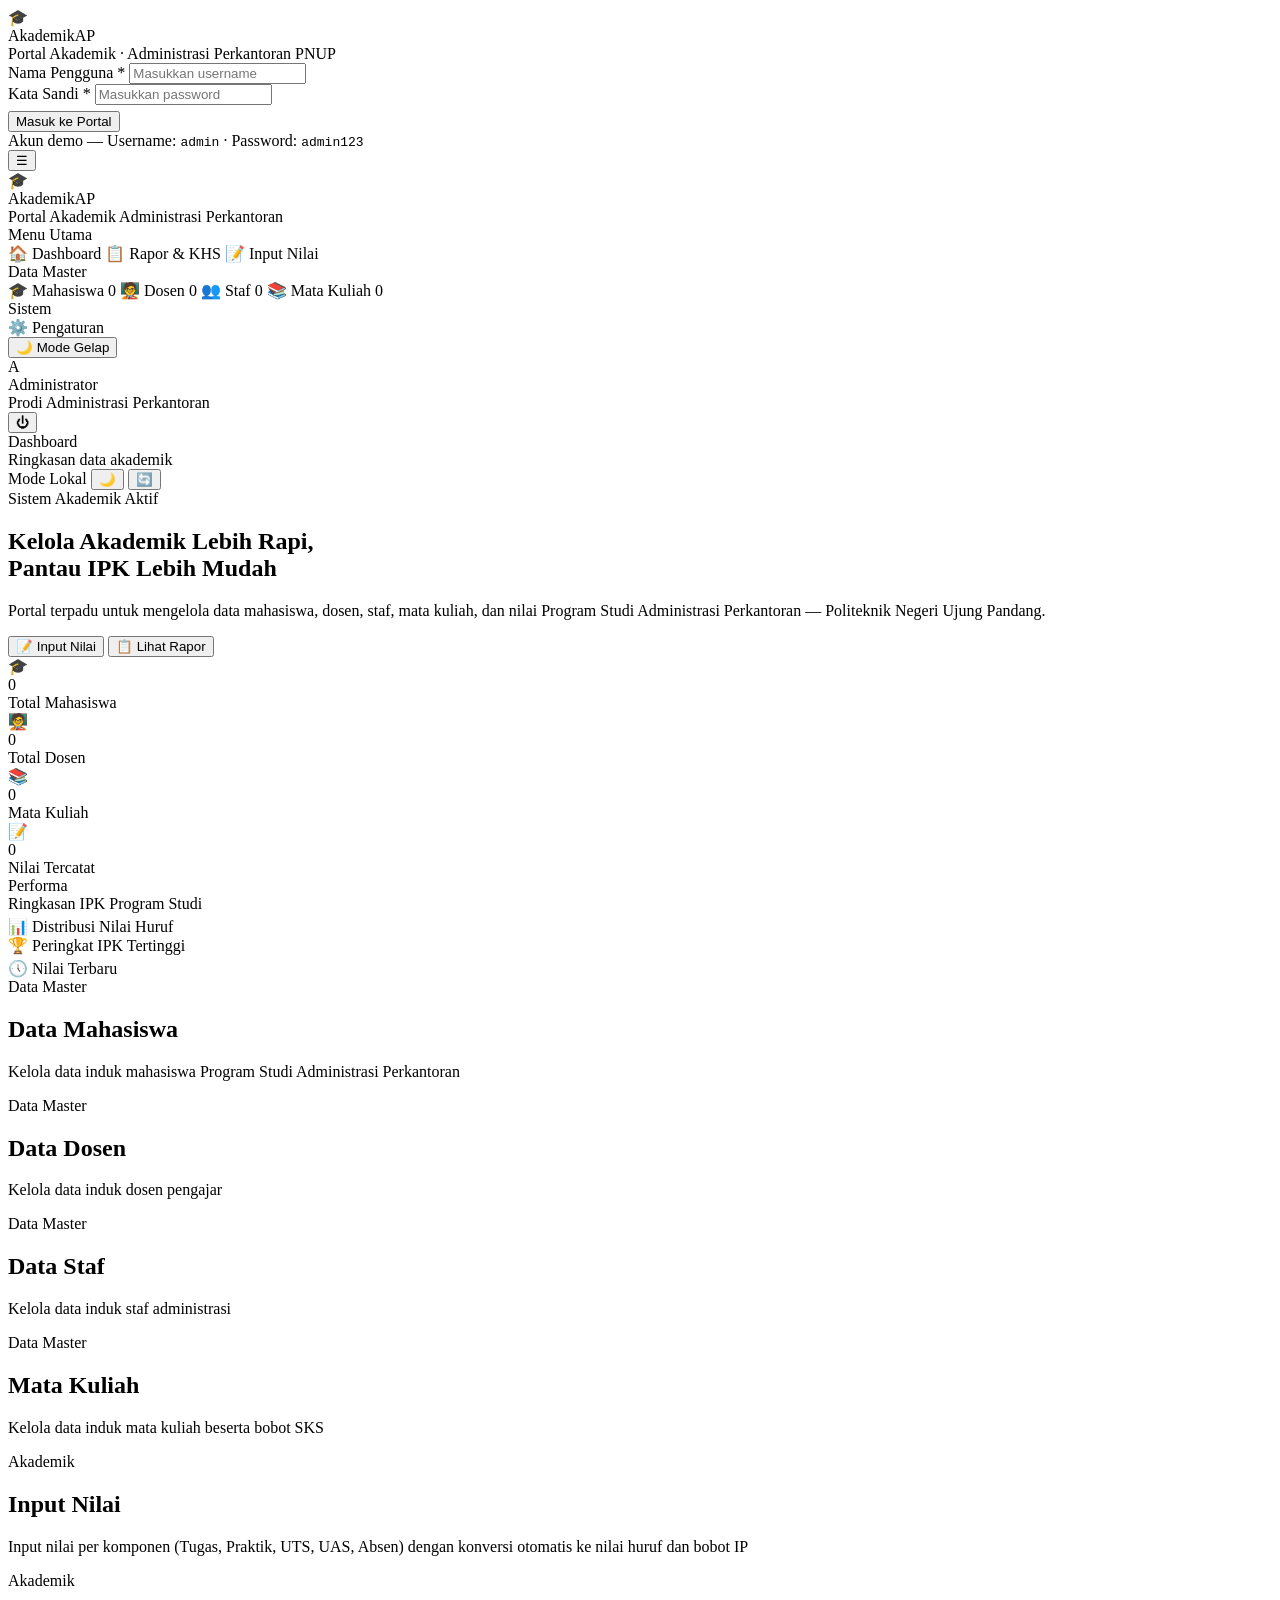
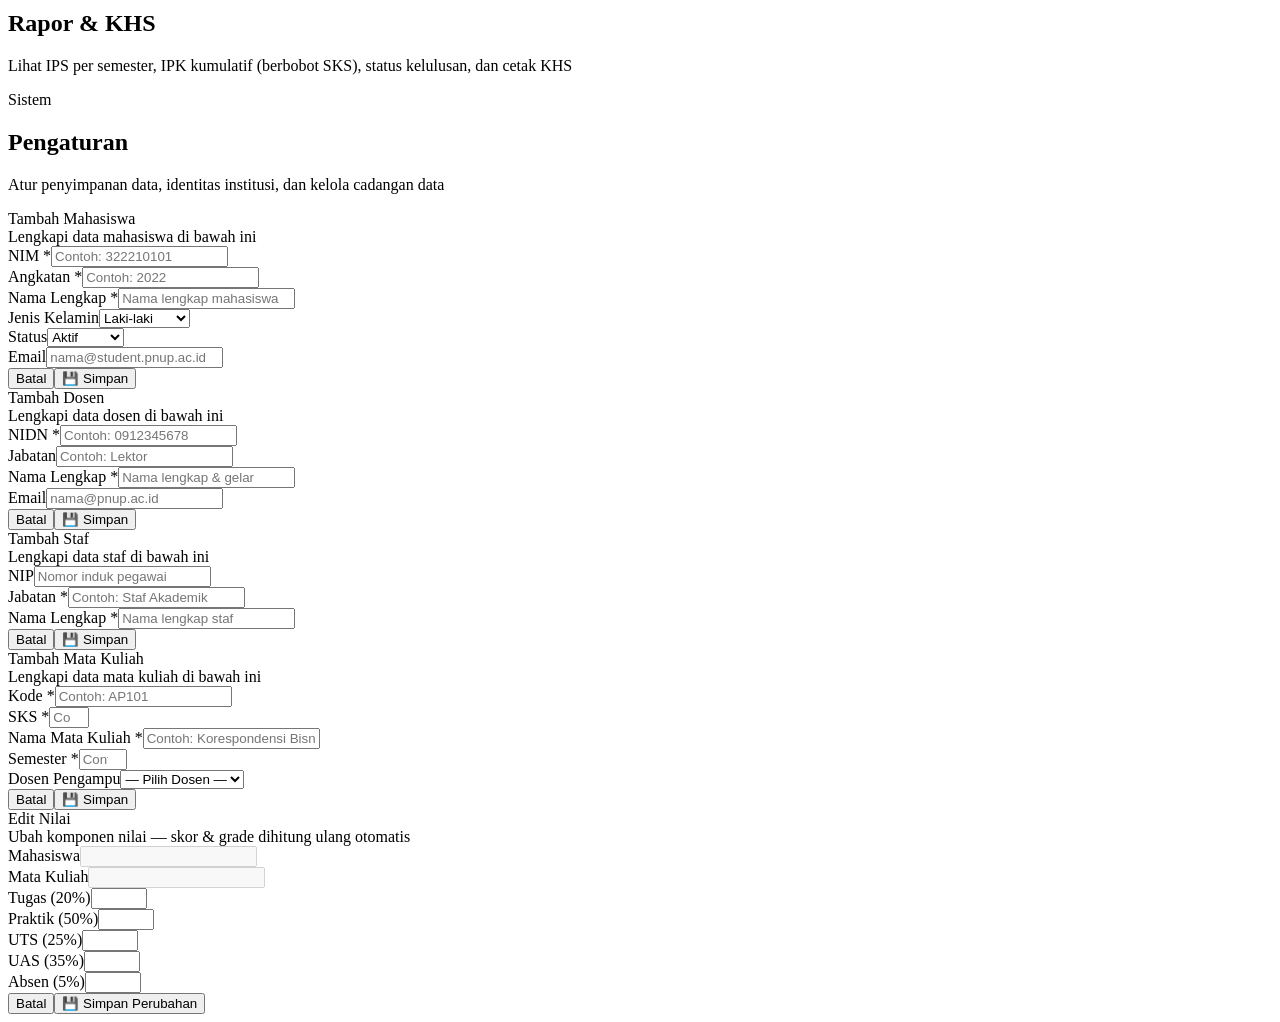
==== index.html @ 74771605 "Add files via upload" ====
<!DOCTYPE html>
<html lang="id" data-theme="light">
<head>
  <meta charset="UTF-8">
  <meta name="viewport" content="width=device-width, initial-scale=1.0">
  <title>AkademikAP · Portal Akademik Administrasi Perkantoran PNUP</title>
  <meta name="description" content="Portal akademik Program Studi Administrasi Perkantoran — Politeknik Negeri Ujung Pandang. Kelola mahasiswa, dosen, mata kuliah, nilai, IPS, dan IPK.">
  <link rel="icon" href="data:image/svg+xml,<svg xmlns='http://www.w3.org/2000/svg' viewBox='0 0 100 100'><text y='.9em' font-size='90'>🎓</text></svg>">
  <link rel="stylesheet" href="css/style.css">
</head>
<body>

<div class="toast-container" id="toast-container"></div>

<!-- ============ LOGIN ============ -->
<div class="login-screen" id="login-screen">
  <div class="login-card">
    <div class="login-brand">
      <div class="login-logo">🎓</div>
      <div class="login-title">AkademikAP</div>
      <div class="login-sub">Portal Akademik · Administrasi Perkantoran PNUP</div>
    </div>
    <form id="login-form" onsubmit="return handleLogin(event)">
      <div class="login-field form-group">
        <label class="form-label">Nama Pengguna <span class="req">*</span></label>
        <input type="text" id="login-user" class="form-input" placeholder="Masukkan username" autocomplete="username" required>
      </div>
      <div class="login-field form-group">
        <label class="form-label">Kata Sandi <span class="req">*</span></label>
        <input type="password" id="login-pass" class="form-input" placeholder="Masukkan password" autocomplete="current-password" required>
      </div>
      <button type="submit" class="btn btn-primary btn-block btn-lg" style="margin-top:6px;">Masuk ke Portal</button>
    </form>
    <div class="login-hint-box">
      Akun demo — Username: <code>admin</code> · Password: <code>admin123</code>
    </div>
  </div>
</div>

<!-- ============ APP SHELL ============ -->
<div class="app-shell" id="app-shell">

<button class="mobile-toggle" onclick="toggleSidebar()">☰</button>
<div class="sidebar-overlay" id="sidebar-overlay"></div>

<div class="app-wrapper">

  <!-- SIDEBAR -->
  <aside class="sidebar" id="sidebar">
    <div class="sidebar-logo">
      <div class="logo-badge">
        <div class="logo-icon">🎓</div>
        <div class="logo-text">AkademikAP</div>
      </div>
      <div class="sidebar-tagline">Portal Akademik Administrasi Perkantoran</div>
    </div>
    <nav class="sidebar-nav">
      <div class="nav-section-label">Menu Utama</div>
      <a class="nav-item active" data-page="dashboard"><span class="nav-icon">🏠</span> Dashboard</a>
      <a class="nav-item" data-page="rapor"><span class="nav-icon">📋</span> Rapor &amp; KHS</a>
      <a class="nav-item" data-page="nilai"><span class="nav-icon">📝</span> Input Nilai</a>

      <div class="nav-section-label">Data Master</div>
      <a class="nav-item" data-page="mahasiswa"><span class="nav-icon">🎓</span> Mahasiswa <span class="nav-badge" id="badge-mahasiswa">0</span></a>
      <a class="nav-item" data-page="dosen"><span class="nav-icon">🧑‍🏫</span> Dosen <span class="nav-badge" id="badge-dosen">0</span></a>
      <a class="nav-item" data-page="staf"><span class="nav-icon">👥</span> Staf <span class="nav-badge" id="badge-staf">0</span></a>
      <a class="nav-item" data-page="matkul"><span class="nav-icon">📚</span> Mata Kuliah <span class="nav-badge" id="badge-matkul">0</span></a>

      <div class="nav-section-label">Sistem</div>
      <a class="nav-item" data-page="pengaturan"><span class="nav-icon">⚙️</span> Pengaturan</a>
    </nav>
    <div class="sidebar-footer">
      <button class="btn btn-ghost btn-sm btn-block theme-toggle" onclick="toggleTheme()">🌙 Mode Gelap</button>
      <div class="user-card">
        <div class="user-avatar" id="user-avatar">A</div>
        <div class="user-info">
          <div class="user-name" id="user-name">Administrator</div>
          <div class="user-role">Prodi Administrasi Perkantoran</div>
        </div>
        <button class="btn-logout" onclick="handleLogout()" title="Keluar">⏻</button>
      </div>
    </div>
  </aside>

  <!-- MAIN -->
  <div class="main-content">
    <header class="topbar">
      <div>
        <div class="topbar-title" id="topbar-title">Dashboard</div>
        <div class="topbar-sub" id="topbar-sub">Ringkasan data akademik</div>
      </div>
      <div class="topbar-actions">
        <span class="storage-pill" id="storage-pill"><span class="dot"></span> <span id="storage-pill-text">Mode Lokal</span></span>
        <button class="btn-icon" onclick="toggleTheme()" id="theme-btn-top" title="Ganti tema">🌙</button>
        <button class="btn-icon" onclick="refreshData()" title="Muat ulang data">🔄</button>
      </div>
    </header>

    <!-- DASHBOARD -->
    <div class="page active" id="page-dashboard">
      <section class="hero-section">
        <div class="hero-tag"><div class="hero-tag-dot"></div>Sistem Akademik Aktif</div>
        <h1 class="hero-heading">Kelola Akademik Lebih Rapi,<br>Pantau IPK Lebih Mudah</h1>
        <p class="hero-sub">Portal terpadu untuk mengelola data mahasiswa, dosen, staf, mata kuliah, dan nilai Program Studi Administrasi Perkantoran — Politeknik Negeri Ujung Pandang.</p>
        <div class="hero-actions">
          <button class="btn btn-primary btn-lg" onclick="navigate('nilai')">📝 Input Nilai</button>
          <button class="btn btn-secondary btn-lg" onclick="navigate('rapor')">📋 Lihat Rapor</button>
        </div>
      </section>

      <section class="section">
        <div class="stats-grid">
          <div class="stat-card">
            <div class="stat-card-top"><div class="stat-card-icon stat-ic-1">🎓</div></div>
            <div class="stat-card-value" id="dash-mahasiswa">0</div>
            <div class="stat-card-label">Total Mahasiswa</div>
          </div>
          <div class="stat-card">
            <div class="stat-card-top"><div class="stat-card-icon stat-ic-2">🧑‍🏫</div></div>
            <div class="stat-card-value" id="dash-dosen">0</div>
            <div class="stat-card-label">Total Dosen</div>
          </div>
          <div class="stat-card">
            <div class="stat-card-top"><div class="stat-card-icon stat-ic-3">📚</div></div>
            <div class="stat-card-value" id="dash-matkul">0</div>
            <div class="stat-card-label">Mata Kuliah</div>
          </div>
          <div class="stat-card">
            <div class="stat-card-top"><div class="stat-card-icon stat-ic-4">📝</div></div>
            <div class="stat-card-value" id="dash-nilai">0</div>
            <div class="stat-card-label">Nilai Tercatat</div>
          </div>
        </div>

        <div class="section-header"><div class="section-eyebrow">Performa</div><div class="section-title">Ringkasan IPK Program Studi</div></div>
        <div class="ipk-card" id="dash-ipk-card"></div>
      </section>

      <section class="section" style="padding-top:4px;">
        <div class="grid-2">
          <div class="card">
            <div class="card-head"><div class="card-head-title">📊 Distribusi Nilai Huruf</div></div>
            <div class="card-body" id="grade-chart"></div>
          </div>
          <div class="card">
            <div class="card-head"><div class="card-head-title">🏆 Peringkat IPK Tertinggi</div></div>
            <div class="card-body" id="top-mahasiswa"></div>
          </div>
        </div>
      </section>

      <section class="section" style="padding-top:4px;">
        <div class="card">
          <div class="card-head"><div class="card-head-title">🕔 Nilai Terbaru</div></div>
          <div class="card-body" id="recent-nilai"></div>
        </div>
      </section>
    </div>

    <!-- MAHASISWA -->
    <div class="page" id="page-mahasiswa">
      <section class="section">
        <div class="section-header"><div class="section-eyebrow">Data Master</div><h2 class="section-title">Data Mahasiswa</h2><p class="section-sub">Kelola data induk mahasiswa Program Studi Administrasi Perkantoran</p></div>
        <div id="mahasiswa-content"></div>
      </section>
    </div>

    <!-- DOSEN -->
    <div class="page" id="page-dosen">
      <section class="section">
        <div class="section-header"><div class="section-eyebrow">Data Master</div><h2 class="section-title">Data Dosen</h2><p class="section-sub">Kelola data induk dosen pengajar</p></div>
        <div id="dosen-content"></div>
      </section>
    </div>

    <!-- STAF -->
    <div class="page" id="page-staf">
      <section class="section">
        <div class="section-header"><div class="section-eyebrow">Data Master</div><h2 class="section-title">Data Staf</h2><p class="section-sub">Kelola data induk staf administrasi</p></div>
        <div id="staf-content"></div>
      </section>
    </div>

    <!-- MATA KULIAH -->
    <div class="page" id="page-matkul">
      <section class="section">
        <div class="section-header"><div class="section-eyebrow">Data Master</div><h2 class="section-title">Mata Kuliah</h2><p class="section-sub">Kelola data induk mata kuliah beserta bobot SKS</p></div>
        <div id="matkul-content"></div>
      </section>
    </div>

    <!-- INPUT NILAI -->
    <div class="page" id="page-nilai">
      <section class="section">
        <div class="section-header"><div class="section-eyebrow">Akademik</div><h2 class="section-title">Input Nilai</h2><p class="section-sub">Input nilai per komponen (Tugas, Praktik, UTS, UAS, Absen) dengan konversi otomatis ke nilai huruf dan bobot IP</p></div>
        <div id="nilai-content"></div>
      </section>
    </div>

    <!-- RAPOR -->
    <div class="page" id="page-rapor">
      <section class="section">
        <div class="section-header"><div class="section-eyebrow">Akademik</div><h2 class="section-title">Rapor &amp; KHS</h2><p class="section-sub">Lihat IPS per semester, IPK kumulatif (berbobot SKS), status kelulusan, dan cetak KHS</p></div>
        <div id="rapor-content"></div>
      </section>
    </div>

    <!-- PENGATURAN -->
    <div class="page" id="page-pengaturan">
      <section class="section">
        <div class="section-header"><div class="section-eyebrow">Sistem</div><h2 class="section-title">Pengaturan</h2><p class="section-sub">Atur penyimpanan data, identitas institusi, dan kelola cadangan data</p></div>
        <div id="pengaturan-content"></div>
      </section>
    </div>

  </div>
</div>
</div>

<!-- ============ MODALS ============ -->
<div class="modal-overlay" id="modal-mahasiswa">
  <div class="modal-box">
    <div class="modal-header"><div class="modal-title" id="modal-mhs-title">Tambah Mahasiswa</div><div class="modal-sub">Lengkapi data mahasiswa di bawah ini</div></div>
    <div class="form-grid">
      <div class="form-group"><label class="form-label">NIM <span class="req">*</span></label><input type="text" id="mhs-nim" class="form-input" placeholder="Contoh: 322210101"></div>
      <div class="form-group"><label class="form-label">Angkatan <span class="req">*</span></label><input type="text" id="mhs-angkatan" class="form-input" placeholder="Contoh: 2022"></div>
      <div class="form-group full"><label class="form-label">Nama Lengkap <span class="req">*</span></label><input type="text" id="mhs-nama" class="form-input" placeholder="Nama lengkap mahasiswa"></div>
      <div class="form-group"><label class="form-label">Jenis Kelamin</label><select id="mhs-jk" class="form-select"><option value="L">Laki-laki</option><option value="P">Perempuan</option></select></div>
      <div class="form-group"><label class="form-label">Status</label><select id="mhs-status" class="form-select"><option value="Aktif">Aktif</option><option value="Cuti">Cuti</option><option value="Lulus">Lulus</option><option value="Non-Aktif">Non-Aktif</option></select></div>
      <div class="form-group full"><label class="form-label">Email</label><input type="email" id="mhs-email" class="form-input" placeholder="nama@student.pnup.ac.id"></div>
    </div>
    <div class="form-actions"><button class="btn btn-ghost" onclick="closeModal('modal-mahasiswa')">Batal</button><button class="btn btn-primary" onclick="submitMahasiswa()">💾 Simpan</button></div>
  </div>
</div>

<div class="modal-overlay" id="modal-dosen">
  <div class="modal-box">
    <div class="modal-header"><div class="modal-title" id="modal-dsn-title">Tambah Dosen</div><div class="modal-sub">Lengkapi data dosen di bawah ini</div></div>
    <div class="form-grid">
      <div class="form-group"><label class="form-label">NIDN <span class="req">*</span></label><input type="text" id="dsn-nidn" class="form-input" placeholder="Contoh: 0912345678"></div>
      <div class="form-group"><label class="form-label">Jabatan</label><input type="text" id="dsn-jabatan" class="form-input" placeholder="Contoh: Lektor"></div>
      <div class="form-group full"><label class="form-label">Nama Lengkap <span class="req">*</span></label><input type="text" id="dsn-nama" class="form-input" placeholder="Nama lengkap & gelar"></div>
      <div class="form-group full"><label class="form-label">Email</label><input type="email" id="dsn-email" class="form-input" placeholder="nama@pnup.ac.id"></div>
    </div>
    <div class="form-actions"><button class="btn btn-ghost" onclick="closeModal('modal-dosen')">Batal</button><button class="btn btn-primary" onclick="submitDosen()">💾 Simpan</button></div>
  </div>
</div>

<div class="modal-overlay" id="modal-staf">
  <div class="modal-box">
    <div class="modal-header"><div class="modal-title" id="modal-stf-title">Tambah Staf</div><div class="modal-sub">Lengkapi data staf di bawah ini</div></div>
    <div class="form-grid">
      <div class="form-group"><label class="form-label">NIP</label><input type="text" id="stf-nip" class="form-input" placeholder="Nomor induk pegawai"></div>
      <div class="form-group"><label class="form-label">Jabatan <span class="req">*</span></label><input type="text" id="stf-jabatan" class="form-input" placeholder="Contoh: Staf Akademik"></div>
      <div class="form-group full"><label class="form-label">Nama Lengkap <span class="req">*</span></label><input type="text" id="stf-nama" class="form-input" placeholder="Nama lengkap staf"></div>
    </div>
    <div class="form-actions"><button class="btn btn-ghost" onclick="closeModal('modal-staf')">Batal</button><button class="btn btn-primary" onclick="submitStaf()">💾 Simpan</button></div>
  </div>
</div>

<div class="modal-overlay" id="modal-matkul">
  <div class="modal-box">
    <div class="modal-header"><div class="modal-title" id="modal-mk-title">Tambah Mata Kuliah</div><div class="modal-sub">Lengkapi data mata kuliah di bawah ini</div></div>
    <div class="form-grid">
      <div class="form-group"><label class="form-label">Kode <span class="req">*</span></label><input type="text" id="mk-kode" class="form-input" placeholder="Contoh: AP101"></div>
      <div class="form-group"><label class="form-label">SKS <span class="req">*</span></label><input type="number" id="mk-sks" class="form-input" placeholder="Contoh: 3" min="1" max="6"></div>
      <div class="form-group full"><label class="form-label">Nama Mata Kuliah <span class="req">*</span></label><input type="text" id="mk-nama" class="form-input" placeholder="Contoh: Korespondensi Bisnis"></div>
      <div class="form-group"><label class="form-label">Semester <span class="req">*</span></label><input type="number" id="mk-semester" class="form-input" placeholder="Contoh: 1" min="1" max="14"></div>
      <div class="form-group"><label class="form-label">Dosen Pengampu</label><select id="mk-dosen" class="form-select"><option value="">— Pilih Dosen —</option></select></div>
    </div>
    <div class="form-actions"><button class="btn btn-ghost" onclick="closeModal('modal-matkul')">Batal</button><button class="btn btn-primary" onclick="submitMatkul()">💾 Simpan</button></div>
  </div>
</div>

<div class="modal-overlay" id="modal-nilai">
  <div class="modal-box">
    <div class="modal-header"><div class="modal-title">Edit Nilai</div><div class="modal-sub">Ubah komponen nilai — skor &amp; grade dihitung ulang otomatis</div></div>
    <div class="form-grid">
      <div class="form-group full"><label class="form-label">Mahasiswa</label><input type="text" id="enl-mhs" class="form-input" disabled></div>
      <div class="form-group full"><label class="form-label">Mata Kuliah</label><input type="text" id="enl-mk" class="form-input" disabled></div>
      <div class="form-group"><label class="form-label">Tugas (20%)</label><input type="number" id="enl-tugas" class="form-input" min="0" max="100"></div>
      <div class="form-group"><label class="form-label">Praktik (50%)</label><input type="number" id="enl-praktik" class="form-input" min="0" max="100"></div>
      <div class="form-group"><label class="form-label">UTS (25%)</label><input type="number" id="enl-uts" class="form-input" min="0" max="100"></div>
      <div class="form-group"><label class="form-label">UAS (35%)</label><input type="number" id="enl-uas" class="form-input" min="0" max="100"></div>
      <div class="form-group full"><label class="form-label">Absen (5%)</label><input type="number" id="enl-absen" class="form-input" min="0" max="100"></div>
    </div>
    <div class="form-actions"><button class="btn btn-ghost" onclick="closeModal('modal-nilai')">Batal</button><button class="btn btn-primary" onclick="submitEditNilai()">💾 Simpan Perubahan</button></div>
  </div>
</div>

<script src="data/config.js"></script>
<script src="js/app.js"></script>
</body>
</html>
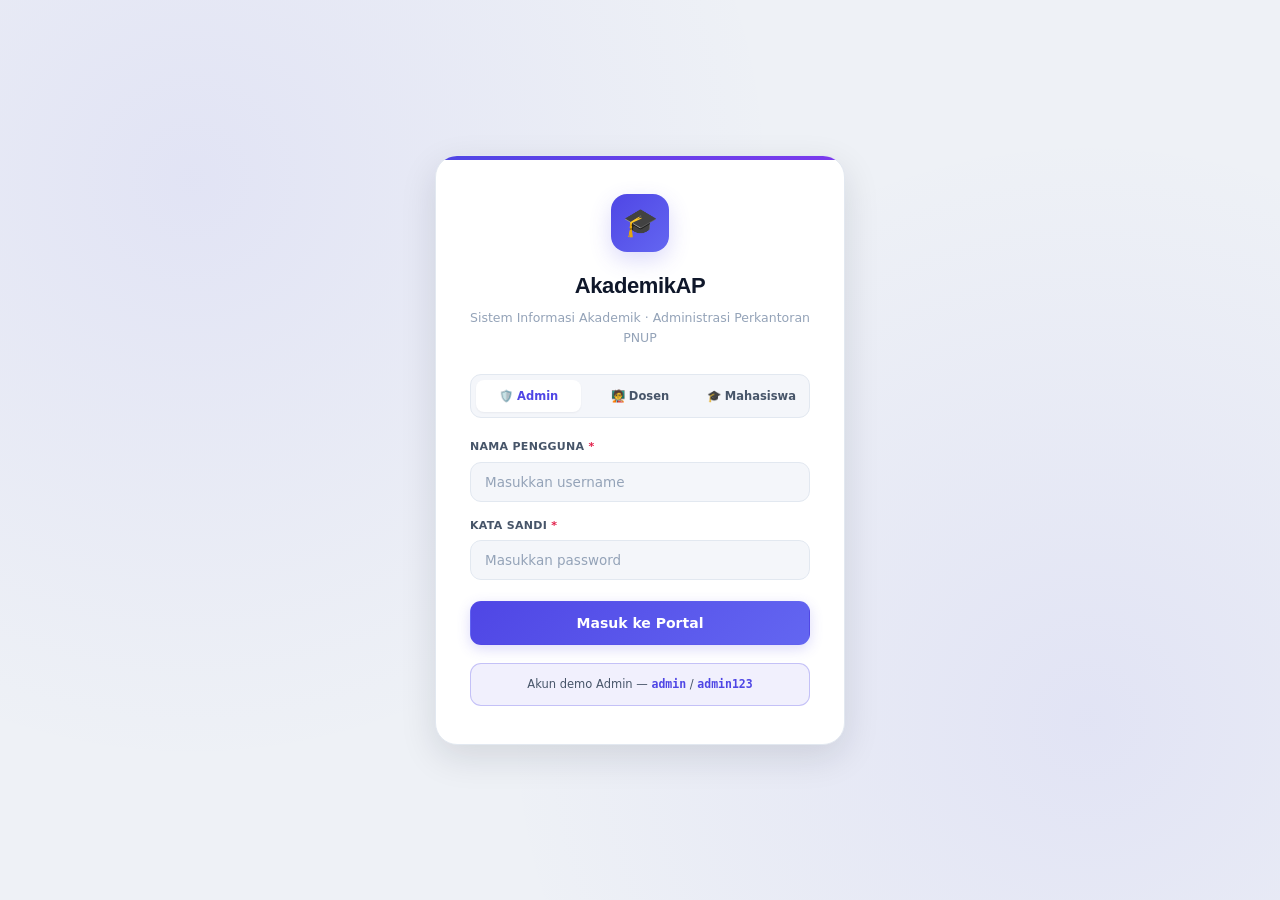
==== commit bc16edf3: "Add files via upload" ====
--- a/index.html
+++ b/index.html
@@ -3,8 +3,8 @@
 <head>
   <meta charset="UTF-8">
   <meta name="viewport" content="width=device-width, initial-scale=1.0">
-  <title>AkademikAP · Portal Akademik Administrasi Perkantoran PNUP</title>
-  <meta name="description" content="Portal akademik Program Studi Administrasi Perkantoran — Politeknik Negeri Ujung Pandang. Kelola mahasiswa, dosen, mata kuliah, nilai, IPS, dan IPK.">
+  <title>AkademikAP · Sistem Informasi Akademik Kampus</title>
+  <meta name="description" content="Sistem Informasi Akademik kampus: multi-peran (admin, dosen, mahasiswa), data master, jadwal, presensi, KRS, nilai, IPK, KHS, transkrip, keuangan, pengumuman & kalender akademik.">
   <link rel="icon" href="data:image/svg+xml,<svg xmlns='http://www.w3.org/2000/svg' viewBox='0 0 100 100'><text y='.9em' font-size='90'>🎓</text></svg>">
   <link rel="stylesheet" href="css/style.css">
 </head>
@@ -18,7 +18,12 @@
     <div class="login-brand">
       <div class="login-logo">🎓</div>
       <div class="login-title">AkademikAP</div>
-      <div class="login-sub">Portal Akademik · Administrasi Perkantoran PNUP</div>
+      <div class="login-sub">Sistem Informasi Akademik · Administrasi Perkantoran PNUP</div>
+    </div>
+    <div class="role-tabs" id="role-tabs">
+      <button type="button" class="role-tab active" data-role="admin" onclick="selectLoginRole('admin')">🛡️ Admin</button>
+      <button type="button" class="role-tab" data-role="dosen" onclick="selectLoginRole('dosen')">🧑‍🏫 Dosen</button>
+      <button type="button" class="role-tab" data-role="mahasiswa" onclick="selectLoginRole('mahasiswa')">🎓 Mahasiswa</button>
     </div>
     <form id="login-form" onsubmit="return handleLogin(event)">
       <div class="login-field form-group">
@@ -31,8 +36,8 @@
       </div>
       <button type="submit" class="btn btn-primary btn-block btn-lg" style="margin-top:6px;">Masuk ke Portal</button>
     </form>
-    <div class="login-hint-box">
-      Akun demo — Username: <code>admin</code> · Password: <code>admin123</code>
+    <div class="login-hint-box" id="login-hint">
+      Akun demo Admin — <code>admin</code> / <code>admin123</code>
     </div>
   </div>
 </div>
@@ -52,22 +57,37 @@
         <div class="logo-icon">🎓</div>
         <div class="logo-text">AkademikAP</div>
       </div>
-      <div class="sidebar-tagline">Portal Akademik Administrasi Perkantoran</div>
+      <div class="sidebar-tagline">Sistem Informasi Akademik Kampus</div>
     </div>
-    <nav class="sidebar-nav">
-      <div class="nav-section-label">Menu Utama</div>
-      <a class="nav-item active" data-page="dashboard"><span class="nav-icon">🏠</span> Dashboard</a>
-      <a class="nav-item" data-page="rapor"><span class="nav-icon">📋</span> Rapor &amp; KHS</a>
-      <a class="nav-item" data-page="nilai"><span class="nav-icon">📝</span> Input Nilai</a>
+    <nav class="sidebar-nav" id="sidebar-nav">
+      <div class="nav-section-label" data-roles="admin,dosen,mahasiswa">Menu Utama</div>
+      <a class="nav-item active" data-page="dashboard"  data-roles="admin,dosen,mahasiswa"><span class="nav-icon">🏠</span> Dashboard</a>
+      <a class="nav-item" data-page="pengumuman" data-roles="admin,dosen,mahasiswa"><span class="nav-icon">📢</span> Pengumuman</a>
+      <a class="nav-item" data-page="kalender"   data-roles="admin,dosen,mahasiswa"><span class="nav-icon">🗓️</span> Kalender Akademik</a>
 
-      <div class="nav-section-label">Data Master</div>
-      <a class="nav-item" data-page="mahasiswa"><span class="nav-icon">🎓</span> Mahasiswa <span class="nav-badge" id="badge-mahasiswa">0</span></a>
-      <a class="nav-item" data-page="dosen"><span class="nav-icon">🧑‍🏫</span> Dosen <span class="nav-badge" id="badge-dosen">0</span></a>
-      <a class="nav-item" data-page="staf"><span class="nav-icon">👥</span> Staf <span class="nav-badge" id="badge-staf">0</span></a>
-      <a class="nav-item" data-page="matkul"><span class="nav-icon">📚</span> Mata Kuliah <span class="nav-badge" id="badge-matkul">0</span></a>
+      <div class="nav-section-label" data-roles="admin,dosen,mahasiswa">Akademik</div>
+      <a class="nav-item" data-page="jadwal"   data-roles="admin,dosen,mahasiswa"><span class="nav-icon">📅</span> Jadwal Kuliah</a>
+      <a class="nav-item" data-page="krs"      data-roles="admin,mahasiswa"><span class="nav-icon">📝</span> KRS</a>
+      <a class="nav-item" data-page="presensi" data-roles="admin,dosen,mahasiswa"><span class="nav-icon">✅</span> Presensi</a>
+      <a class="nav-item" data-page="nilai"    data-roles="admin,dosen"><span class="nav-icon">✍️</span> Input Nilai</a>
+      <a class="nav-item" data-page="rapor"    data-roles="admin,dosen,mahasiswa"><span class="nav-icon">📋</span> Rapor &amp; KHS</a>
+      <a class="nav-item" data-page="transkrip" data-roles="admin,dosen,mahasiswa"><span class="nav-icon">📜</span> Transkrip</a>
 
-      <div class="nav-section-label">Sistem</div>
-      <a class="nav-item" data-page="pengaturan"><span class="nav-icon">⚙️</span> Pengaturan</a>
+      <div class="nav-section-label" data-roles="admin">Data Master</div>
+      <a class="nav-item" data-page="mahasiswa" data-roles="admin"><span class="nav-icon">🎓</span> Mahasiswa <span class="nav-badge" id="badge-mahasiswa">0</span></a>
+      <a class="nav-item" data-page="dosen"     data-roles="admin"><span class="nav-icon">🧑‍🏫</span> Dosen <span class="nav-badge" id="badge-dosen">0</span></a>
+      <a class="nav-item" data-page="staf"      data-roles="admin"><span class="nav-icon">👥</span> Staf <span class="nav-badge" id="badge-staf">0</span></a>
+      <a class="nav-item" data-page="matkul"    data-roles="admin"><span class="nav-icon">📚</span> Mata Kuliah <span class="nav-badge" id="badge-matkul">0</span></a>
+      <a class="nav-item" data-page="kelas"     data-roles="admin"><span class="nav-icon">🏫</span> Kelas <span class="nav-badge" id="badge-kelas">0</span></a>
+      <a class="nav-item" data-page="ruangan"   data-roles="admin"><span class="nav-icon">🚪</span> Ruangan <span class="nav-badge" id="badge-ruangan">0</span></a>
+
+      <div class="nav-section-label" data-roles="admin,mahasiswa">Administrasi</div>
+      <a class="nav-item" data-page="keuangan" data-roles="admin,mahasiswa"><span class="nav-icon">💳</span> Keuangan</a>
+      <a class="nav-item" data-page="tahunakademik" data-roles="admin"><span class="nav-icon">🗂️</span> Tahun Akademik</a>
+
+      <div class="nav-section-label" data-roles="admin,dosen,mahasiswa">Sistem</div>
+      <a class="nav-item" data-page="profil"     data-roles="admin,dosen,mahasiswa"><span class="nav-icon">👤</span> Profil Saya</a>
+      <a class="nav-item" data-page="pengaturan" data-roles="admin"><span class="nav-icon">⚙️</span> Pengaturan</a>
     </nav>
     <div class="sidebar-footer">
       <button class="btn btn-ghost btn-sm btn-block theme-toggle" onclick="toggleTheme()">🌙 Mode Gelap</button>
@@ -75,7 +95,7 @@
         <div class="user-avatar" id="user-avatar">A</div>
         <div class="user-info">
           <div class="user-name" id="user-name">Administrator</div>
-          <div class="user-role">Prodi Administrasi Perkantoran</div>
+          <div class="user-role" id="user-role">Administrator</div>
         </div>
         <button class="btn-logout" onclick="handleLogout()" title="Keluar">⏻</button>
       </div>
@@ -90,205 +110,45 @@
         <div class="topbar-sub" id="topbar-sub">Ringkasan data akademik</div>
       </div>
       <div class="topbar-actions">
+        <span class="ta-pill" id="ta-pill" title="Tahun akademik aktif">🗓️ <span id="ta-pill-text">—</span></span>
         <span class="storage-pill" id="storage-pill"><span class="dot"></span> <span id="storage-pill-text">Mode Lokal</span></span>
         <button class="btn-icon" onclick="toggleTheme()" id="theme-btn-top" title="Ganti tema">🌙</button>
         <button class="btn-icon" onclick="refreshData()" title="Muat ulang data">🔄</button>
       </div>
     </header>
 
-    <!-- DASHBOARD -->
-    <div class="page active" id="page-dashboard">
-      <section class="hero-section">
-        <div class="hero-tag"><div class="hero-tag-dot"></div>Sistem Akademik Aktif</div>
-        <h1 class="hero-heading">Kelola Akademik Lebih Rapi,<br>Pantau IPK Lebih Mudah</h1>
-        <p class="hero-sub">Portal terpadu untuk mengelola data mahasiswa, dosen, staf, mata kuliah, dan nilai Program Studi Administrasi Perkantoran — Politeknik Negeri Ujung Pandang.</p>
-        <div class="hero-actions">
-          <button class="btn btn-primary btn-lg" onclick="navigate('nilai')">📝 Input Nilai</button>
-          <button class="btn btn-secondary btn-lg" onclick="navigate('rapor')">📋 Lihat Rapor</button>
-        </div>
-      </section>
-
-      <section class="section">
-        <div class="stats-grid">
-          <div class="stat-card">
-            <div class="stat-card-top"><div class="stat-card-icon stat-ic-1">🎓</div></div>
-            <div class="stat-card-value" id="dash-mahasiswa">0</div>
-            <div class="stat-card-label">Total Mahasiswa</div>
-          </div>
-          <div class="stat-card">
-            <div class="stat-card-top"><div class="stat-card-icon stat-ic-2">🧑‍🏫</div></div>
-            <div class="stat-card-value" id="dash-dosen">0</div>
-            <div class="stat-card-label">Total Dosen</div>
-          </div>
-          <div class="stat-card">
-            <div class="stat-card-top"><div class="stat-card-icon stat-ic-3">📚</div></div>
-            <div class="stat-card-value" id="dash-matkul">0</div>
-            <div class="stat-card-label">Mata Kuliah</div>
-          </div>
-          <div class="stat-card">
-            <div class="stat-card-top"><div class="stat-card-icon stat-ic-4">📝</div></div>
-            <div class="stat-card-value" id="dash-nilai">0</div>
-            <div class="stat-card-label">Nilai Tercatat</div>
-          </div>
-        </div>
-
-        <div class="section-header"><div class="section-eyebrow">Performa</div><div class="section-title">Ringkasan IPK Program Studi</div></div>
-        <div class="ipk-card" id="dash-ipk-card"></div>
-      </section>
-
-      <section class="section" style="padding-top:4px;">
-        <div class="grid-2">
-          <div class="card">
-            <div class="card-head"><div class="card-head-title">📊 Distribusi Nilai Huruf</div></div>
-            <div class="card-body" id="grade-chart"></div>
-          </div>
-          <div class="card">
-            <div class="card-head"><div class="card-head-title">🏆 Peringkat IPK Tertinggi</div></div>
-            <div class="card-body" id="top-mahasiswa"></div>
-          </div>
-        </div>
-      </section>
-
-      <section class="section" style="padding-top:4px;">
-        <div class="card">
-          <div class="card-head"><div class="card-head-title">🕔 Nilai Terbaru</div></div>
-          <div class="card-body" id="recent-nilai"></div>
-        </div>
-      </section>
-    </div>
-
-    <!-- MAHASISWA -->
-    <div class="page" id="page-mahasiswa">
-      <section class="section">
-        <div class="section-header"><div class="section-eyebrow">Data Master</div><h2 class="section-title">Data Mahasiswa</h2><p class="section-sub">Kelola data induk mahasiswa Program Studi Administrasi Perkantoran</p></div>
-        <div id="mahasiswa-content"></div>
-      </section>
-    </div>
-
-    <!-- DOSEN -->
-    <div class="page" id="page-dosen">
-      <section class="section">
-        <div class="section-header"><div class="section-eyebrow">Data Master</div><h2 class="section-title">Data Dosen</h2><p class="section-sub">Kelola data induk dosen pengajar</p></div>
-        <div id="dosen-content"></div>
-      </section>
-    </div>
-
-    <!-- STAF -->
-    <div class="page" id="page-staf">
-      <section class="section">
-        <div class="section-header"><div class="section-eyebrow">Data Master</div><h2 class="section-title">Data Staf</h2><p class="section-sub">Kelola data induk staf administrasi</p></div>
-        <div id="staf-content"></div>
-      </section>
-    </div>
-
-    <!-- MATA KULIAH -->
-    <div class="page" id="page-matkul">
-      <section class="section">
-        <div class="section-header"><div class="section-eyebrow">Data Master</div><h2 class="section-title">Mata Kuliah</h2><p class="section-sub">Kelola data induk mata kuliah beserta bobot SKS</p></div>
-        <div id="matkul-content"></div>
-      </section>
-    </div>
-
-    <!-- INPUT NILAI -->
-    <div class="page" id="page-nilai">
-      <section class="section">
-        <div class="section-header"><div class="section-eyebrow">Akademik</div><h2 class="section-title">Input Nilai</h2><p class="section-sub">Input nilai per komponen (Tugas, Praktik, UTS, UAS, Absen) dengan konversi otomatis ke nilai huruf dan bobot IP</p></div>
-        <div id="nilai-content"></div>
-      </section>
-    </div>
-
-    <!-- RAPOR -->
-    <div class="page" id="page-rapor">
-      <section class="section">
-        <div class="section-header"><div class="section-eyebrow">Akademik</div><h2 class="section-title">Rapor &amp; KHS</h2><p class="section-sub">Lihat IPS per semester, IPK kumulatif (berbobot SKS), status kelulusan, dan cetak KHS</p></div>
-        <div id="rapor-content"></div>
-      </section>
-    </div>
-
-    <!-- PENGATURAN -->
-    <div class="page" id="page-pengaturan">
-      <section class="section">
-        <div class="section-header"><div class="section-eyebrow">Sistem</div><h2 class="section-title">Pengaturan</h2><p class="section-sub">Atur penyimpanan data, identitas institusi, dan kelola cadangan data</p></div>
-        <div id="pengaturan-content"></div>
-      </section>
-    </div>
+    <!-- Generic content host pages -->
+    <div class="page active" id="page-dashboard"><div id="dashboard-content"></div></div>
+    <div class="page" id="page-pengumuman"><section class="section"><div id="pengumuman-content"></div></section></div>
+    <div class="page" id="page-kalender"><section class="section"><div id="kalender-content"></div></section></div>
+    <div class="page" id="page-jadwal"><section class="section"><div id="jadwal-content"></div></section></div>
+    <div class="page" id="page-krs"><section class="section"><div id="krs-content"></div></section></div>
+    <div class="page" id="page-presensi"><section class="section"><div id="presensi-content"></div></section></div>
+    <div class="page" id="page-nilai"><section class="section"><div class="section-header"><div class="section-eyebrow">Akademik</div><h2 class="section-title">Input Nilai</h2><p class="section-sub">Input nilai per komponen (Tugas, Praktik, UTS, UAS, Absen) dengan konversi otomatis ke nilai huruf dan bobot IP</p></div><div id="nilai-content"></div></section></div>
+    <div class="page" id="page-rapor"><section class="section"><div class="section-header"><div class="section-eyebrow">Akademik</div><h2 class="section-title">Rapor &amp; KHS</h2><p class="section-sub">IPS per semester, IPK kumulatif (berbobot SKS), status, dan cetak Kartu Hasil Studi</p></div><div id="rapor-content"></div></section></div>
+    <div class="page" id="page-transkrip"><section class="section"><div id="transkrip-content"></div></section></div>
+    <div class="page" id="page-mahasiswa"><section class="section"><div class="section-header"><div class="section-eyebrow">Data Master</div><h2 class="section-title">Data Mahasiswa</h2><p class="section-sub">Kelola data induk mahasiswa beserta biodata lengkap</p></div><div id="mahasiswa-content"></div></section></div>
+    <div class="page" id="page-dosen"><section class="section"><div class="section-header"><div class="section-eyebrow">Data Master</div><h2 class="section-title">Data Dosen</h2><p class="section-sub">Kelola data induk dosen pengajar</p></div><div id="dosen-content"></div></section></div>
+    <div class="page" id="page-staf"><section class="section"><div class="section-header"><div class="section-eyebrow">Data Master</div><h2 class="section-title">Data Staf</h2><p class="section-sub">Kelola data induk staf administrasi</p></div><div id="staf-content"></div></section></div>
+    <div class="page" id="page-matkul"><section class="section"><div class="section-header"><div class="section-eyebrow">Data Master</div><h2 class="section-title">Mata Kuliah</h2><p class="section-sub">Kelola kurikulum mata kuliah beserta bobot SKS</p></div><div id="matkul-content"></div></section></div>
+    <div class="page" id="page-kelas"><section class="section"><div class="section-header"><div class="section-eyebrow">Data Master</div><h2 class="section-title">Kelas / Rombongan Belajar</h2><p class="section-sub">Kelola kelas dan dosen wali</p></div><div id="kelas-content"></div></section></div>
+    <div class="page" id="page-ruangan"><section class="section"><div class="section-header"><div class="section-eyebrow">Data Master</div><h2 class="section-title">Ruangan</h2><p class="section-sub">Kelola ruang kuliah dan laboratorium</p></div><div id="ruangan-content"></div></section></div>
+    <div class="page" id="page-keuangan"><section class="section"><div id="keuangan-content"></div></section></div>
+    <div class="page" id="page-tahunakademik"><section class="section"><div class="section-header"><div class="section-eyebrow">Administrasi</div><h2 class="section-title">Tahun Akademik</h2><p class="section-sub">Kelola periode tahun akademik dan tentukan periode aktif</p></div><div id="tahunakademik-content"></div></section></div>
+    <div class="page" id="page-profil"><section class="section"><div id="profil-content"></div></section></div>
+    <div class="page" id="page-pengaturan"><section class="section"><div class="section-header"><div class="section-eyebrow">Sistem</div><h2 class="section-title">Pengaturan</h2><p class="section-sub">Penyimpanan data, identitas institusi & cadangan data</p></div><div id="pengaturan-content"></div></section></div>
 
   </div>
 </div>
 </div>
 
-<!-- ============ MODALS ============ -->
-<div class="modal-overlay" id="modal-mahasiswa">
-  <div class="modal-box">
-    <div class="modal-header"><div class="modal-title" id="modal-mhs-title">Tambah Mahasiswa</div><div class="modal-sub">Lengkapi data mahasiswa di bawah ini</div></div>
-    <div class="form-grid">
-      <div class="form-group"><label class="form-label">NIM <span class="req">*</span></label><input type="text" id="mhs-nim" class="form-input" placeholder="Contoh: 322210101"></div>
-      <div class="form-group"><label class="form-label">Angkatan <span class="req">*</span></label><input type="text" id="mhs-angkatan" class="form-input" placeholder="Contoh: 2022"></div>
-      <div class="form-group full"><label class="form-label">Nama Lengkap <span class="req">*</span></label><input type="text" id="mhs-nama" class="form-input" placeholder="Nama lengkap mahasiswa"></div>
-      <div class="form-group"><label class="form-label">Jenis Kelamin</label><select id="mhs-jk" class="form-select"><option value="L">Laki-laki</option><option value="P">Perempuan</option></select></div>
-      <div class="form-group"><label class="form-label">Status</label><select id="mhs-status" class="form-select"><option value="Aktif">Aktif</option><option value="Cuti">Cuti</option><option value="Lulus">Lulus</option><option value="Non-Aktif">Non-Aktif</option></select></div>
-      <div class="form-group full"><label class="form-label">Email</label><input type="email" id="mhs-email" class="form-input" placeholder="nama@student.pnup.ac.id"></div>
-    </div>
-    <div class="form-actions"><button class="btn btn-ghost" onclick="closeModal('modal-mahasiswa')">Batal</button><button class="btn btn-primary" onclick="submitMahasiswa()">💾 Simpan</button></div>
-  </div>
-</div>
-
-<div class="modal-overlay" id="modal-dosen">
-  <div class="modal-box">
-    <div class="modal-header"><div class="modal-title" id="modal-dsn-title">Tambah Dosen</div><div class="modal-sub">Lengkapi data dosen di bawah ini</div></div>
-    <div class="form-grid">
-      <div class="form-group"><label class="form-label">NIDN <span class="req">*</span></label><input type="text" id="dsn-nidn" class="form-input" placeholder="Contoh: 0912345678"></div>
-      <div class="form-group"><label class="form-label">Jabatan</label><input type="text" id="dsn-jabatan" class="form-input" placeholder="Contoh: Lektor"></div>
-      <div class="form-group full"><label class="form-label">Nama Lengkap <span class="req">*</span></label><input type="text" id="dsn-nama" class="form-input" placeholder="Nama lengkap & gelar"></div>
-      <div class="form-group full"><label class="form-label">Email</label><input type="email" id="dsn-email" class="form-input" placeholder="nama@pnup.ac.id"></div>
-    </div>
-    <div class="form-actions"><button class="btn btn-ghost" onclick="closeModal('modal-dosen')">Batal</button><button class="btn btn-primary" onclick="submitDosen()">💾 Simpan</button></div>
-  </div>
-</div>
-
-<div class="modal-overlay" id="modal-staf">
-  <div class="modal-box">
-    <div class="modal-header"><div class="modal-title" id="modal-stf-title">Tambah Staf</div><div class="modal-sub">Lengkapi data staf di bawah ini</div></div>
-    <div class="form-grid">
-      <div class="form-group"><label class="form-label">NIP</label><input type="text" id="stf-nip" class="form-input" placeholder="Nomor induk pegawai"></div>
-      <div class="form-group"><label class="form-label">Jabatan <span class="req">*</span></label><input type="text" id="stf-jabatan" class="form-input" placeholder="Contoh: Staf Akademik"></div>
-      <div class="form-group full"><label class="form-label">Nama Lengkap <span class="req">*</span></label><input type="text" id="stf-nama" class="form-input" placeholder="Nama lengkap staf"></div>
-    </div>
-    <div class="form-actions"><button class="btn btn-ghost" onclick="closeModal('modal-staf')">Batal</button><button class="btn btn-primary" onclick="submitStaf()">💾 Simpan</button></div>
-  </div>
-</div>
-
-<div class="modal-overlay" id="modal-matkul">
-  <div class="modal-box">
-    <div class="modal-header"><div class="modal-title" id="modal-mk-title">Tambah Mata Kuliah</div><div class="modal-sub">Lengkapi data mata kuliah di bawah ini</div></div>
-    <div class="form-grid">
-      <div class="form-group"><label class="form-label">Kode <span class="req">*</span></label><input type="text" id="mk-kode" class="form-input" placeholder="Contoh: AP101"></div>
-      <div class="form-group"><label class="form-label">SKS <span class="req">*</span></label><input type="number" id="mk-sks" class="form-input" placeholder="Contoh: 3" min="1" max="6"></div>
-      <div class="form-group full"><label class="form-label">Nama Mata Kuliah <span class="req">*</span></label><input type="text" id="mk-nama" class="form-input" placeholder="Contoh: Korespondensi Bisnis"></div>
-      <div class="form-group"><label class="form-label">Semester <span class="req">*</span></label><input type="number" id="mk-semester" class="form-input" placeholder="Contoh: 1" min="1" max="14"></div>
-      <div class="form-group"><label class="form-label">Dosen Pengampu</label><select id="mk-dosen" class="form-select"><option value="">— Pilih Dosen —</option></select></div>
-    </div>
-    <div class="form-actions"><button class="btn btn-ghost" onclick="closeModal('modal-matkul')">Batal</button><button class="btn btn-primary" onclick="submitMatkul()">💾 Simpan</button></div>
-  </div>
-</div>
-
-<div class="modal-overlay" id="modal-nilai">
-  <div class="modal-box">
-    <div class="modal-header"><div class="modal-title">Edit Nilai</div><div class="modal-sub">Ubah komponen nilai — skor &amp; grade dihitung ulang otomatis</div></div>
-    <div class="form-grid">
-      <div class="form-group full"><label class="form-label">Mahasiswa</label><input type="text" id="enl-mhs" class="form-input" disabled></div>
-      <div class="form-group full"><label class="form-label">Mata Kuliah</label><input type="text" id="enl-mk" class="form-input" disabled></div>
-      <div class="form-group"><label class="form-label">Tugas (20%)</label><input type="number" id="enl-tugas" class="form-input" min="0" max="100"></div>
-      <div class="form-group"><label class="form-label">Praktik (50%)</label><input type="number" id="enl-praktik" class="form-input" min="0" max="100"></div>
-      <div class="form-group"><label class="form-label">UTS (25%)</label><input type="number" id="enl-uts" class="form-input" min="0" max="100"></div>
-      <div class="form-group"><label class="form-label">UAS (35%)</label><input type="number" id="enl-uas" class="form-input" min="0" max="100"></div>
-      <div class="form-group full"><label class="form-label">Absen (5%)</label><input type="number" id="enl-absen" class="form-input" min="0" max="100"></div>
-    </div>
-    <div class="form-actions"><button class="btn btn-ghost" onclick="closeModal('modal-nilai')">Batal</button><button class="btn btn-primary" onclick="submitEditNilai()">💾 Simpan Perubahan</button></div>
-  </div>
-</div>
+<!-- ============ MODAL HOST ============ -->
+<div id="modal-host"></div>
 
 <script src="data/config.js"></script>
-<script src="js/app.js"></script>
+<script src="js/core.js"></script>
+<script src="js/master.js"></script>
+<script src="js/akademik.js"></script>
+<script src="js/kampus.js"></script>
 </body>
 </html>
--- a/css/style.css
+++ b/css/style.css
@@ -0,0 +1,564 @@
+@import url('https://fonts.googleapis.com/css2?family=Inter:wght@400;500;600;700;800;900&family=Plus+Jakarta+Sans:wght@500;600;700;800&family=Lora:wght@500;600;700&display=swap');
+
+/* ============================================================
+   AKADEMIKAP — Portal Akademik Administrasi Perkantoran PNUP
+   Professional Edition
+   Light : Clean Institutional (white + indigo)
+   Dark  : Slate Pro (navy + indigo)
+   ============================================================ */
+
+*, *::before, *::after { box-sizing: border-box; margin: 0; padding: 0; }
+html { scroll-behavior: smooth; -webkit-text-size-adjust: 100%; }
+::-webkit-scrollbar { width: 9px; height: 9px; }
+::-webkit-scrollbar-track { background: transparent; }
+::-webkit-scrollbar-thumb { background: var(--scroll); border-radius: 6px; }
+::-webkit-scrollbar-thumb:hover { background: var(--accent); }
+::selection { background: var(--accent-subtle); color: var(--accent-strong); }
+
+/* ==================== THEME: LIGHT (default) ==================== */
+:root, [data-theme="light"] {
+  --bg-base:        #EEF1F6;
+  --bg-canvas:      #F6F8FB;
+  --bg-surface:     #FFFFFF;
+  --bg-elevated:    #FFFFFF;
+  --bg-input:       #F4F6FA;
+  --bg-hover:       #F1F4F9;
+
+  --accent:         #4F46E5;
+  --accent-strong:  #4338CA;
+  --accent-2:       #6366F1;
+  --accent-glow:    rgba(79,70,229,0.20);
+  --accent-subtle:  rgba(79,70,229,0.08);
+  --accent-border:  rgba(79,70,229,0.28);
+
+  --emerald:        #059669;
+  --gold:           #B7791F;
+  --rose:           #E11D48;
+  --amber:          #D97706;
+  --cyan:           #0891B2;
+  --violet:         #7C3AED;
+
+  --text-primary:   #0F172A;
+  --text-secondary: #475569;
+  --text-muted:     #94A3B8;
+  --text-faint:     #CBD5E1;
+
+  --border:         #E2E8F0;
+  --border-strong:  #CBD5E1;
+  --scroll:         #CBD5E1;
+
+  --sidebar-bg:     #FFFFFF;
+  --sidebar-text:   #475569;
+  --sidebar-active: var(--accent);
+  --topbar-bg:      rgba(255,255,255,0.85);
+
+  --shadow-xs: 0 1px 2px rgba(15,23,42,0.05);
+  --shadow-sm: 0 1px 3px rgba(15,23,42,0.08), 0 1px 2px rgba(15,23,42,0.04);
+  --shadow-md: 0 4px 16px rgba(15,23,42,0.08);
+  --shadow-lg: 0 12px 36px rgba(15,23,42,0.12);
+
+  --radius-sm: 8px; --radius-md: 11px; --radius-lg: 16px; --radius-xl: 22px;
+  --trans: all 0.2s cubic-bezier(0.4,0,0.2,1);
+  --trans-fast: all 0.13s ease;
+}
+
+/* ==================== THEME: DARK ==================== */
+[data-theme="dark"] {
+  --bg-base:        #0A0F1C;
+  --bg-canvas:      #0D1424;
+  --bg-surface:     #131C2F;
+  --bg-elevated:    #18223A;
+  --bg-input:       #1B2640;
+  --bg-hover:       #1C2842;
+
+  --accent:         #818CF8;
+  --accent-strong:  #A5B4FC;
+  --accent-2:       #6366F1;
+  --accent-glow:    rgba(129,140,248,0.22);
+  --accent-subtle:  rgba(129,140,248,0.10);
+  --accent-border:  rgba(129,140,248,0.26);
+
+  --emerald:        #34D399;
+  --gold:           #E0B341;
+  --rose:           #FB7185;
+  --amber:          #FBBF24;
+  --cyan:           #22D3EE;
+  --violet:         #A78BFA;
+
+  --text-primary:   #E8EDF7;
+  --text-secondary: #9AABC4;
+  --text-muted:     #647592;
+  --text-faint:     #3B4863;
+
+  --border:         rgba(255,255,255,0.07);
+  --border-strong:  rgba(255,255,255,0.14);
+  --scroll:         #2A3756;
+
+  --sidebar-bg:     #0C1322;
+  --sidebar-text:   #9AABC4;
+  --sidebar-active: var(--accent);
+  --topbar-bg:      rgba(13,20,36,0.85);
+
+  --shadow-xs: 0 1px 2px rgba(0,0,0,0.4);
+  --shadow-sm: 0 2px 6px rgba(0,0,0,0.4);
+  --shadow-md: 0 6px 22px rgba(0,0,0,0.5);
+  --shadow-lg: 0 16px 48px rgba(0,0,0,0.6);
+}
+
+body {
+  font-family: 'Inter', system-ui, -apple-system, sans-serif;
+  background: var(--bg-base);
+  color: var(--text-primary);
+  min-height: 100vh;
+  overflow-x: hidden;
+  line-height: 1.6;
+  font-size: 14px;
+  transition: background 0.35s ease, color 0.35s ease;
+  -webkit-font-smoothing: antialiased;
+}
+.serif { font-family: 'Lora', Georgia, serif; }
+.display { font-family: 'Plus Jakarta Sans', 'Inter', sans-serif; }
+
+/* ==================== LOGIN ==================== */
+.login-screen { position: fixed; inset: 0; z-index: 800; display: none; align-items: center; justify-content: center; padding: 24px; overflow: auto; }
+.login-screen.show { display: flex; }
+.login-screen::before { content: ''; position: absolute; inset: 0; z-index: -1;
+  background:
+    radial-gradient(circle at 15% 20%, var(--accent-subtle), transparent 45%),
+    radial-gradient(circle at 85% 80%, var(--accent-subtle), transparent 45%),
+    var(--bg-base);
+}
+.login-card { width: 100%; max-width: 410px; background: var(--bg-surface); border: 1px solid var(--border); border-radius: var(--radius-xl); box-shadow: var(--shadow-lg); padding: 38px 34px; position: relative; overflow: hidden; }
+.login-card::before { content: ''; position: absolute; top: 0; left: 0; right: 0; height: 4px; background: linear-gradient(90deg, var(--accent), var(--violet)); }
+.login-brand { display: flex; flex-direction: column; align-items: center; text-align: center; margin-bottom: 26px; }
+.login-logo { width: 58px; height: 58px; border-radius: 16px; background: linear-gradient(135deg, var(--accent), var(--accent-2)); display: flex; align-items: center; justify-content: center; font-size: 28px; box-shadow: 0 8px 22px var(--accent-glow); margin-bottom: 16px; }
+.login-title { font-family: 'Plus Jakarta Sans', sans-serif; font-size: 22px; font-weight: 800; letter-spacing: -0.4px; }
+.login-sub { font-size: 12.5px; color: var(--text-muted); margin-top: 5px; }
+.login-field { margin-bottom: 15px; }
+.login-hint-box { margin-top: 18px; padding: 11px 14px; border-radius: var(--radius-md); background: var(--accent-subtle); border: 1px solid var(--accent-border); font-size: 11.5px; color: var(--text-secondary); text-align: center; }
+.login-hint-box code { font-family: 'Inter', monospace; font-weight: 800; color: var(--accent); }
+
+/* ==================== APP SHELL ==================== */
+.app-shell { display: none; }
+.app-shell.show { display: block; }
+.app-wrapper { position: relative; z-index: 1; }
+.main-content { margin-left: 270px; min-height: 100vh; display: flex; flex-direction: column; transition: margin 0.3s ease; }
+.page { display: none; flex-direction: column; animation: fadeUp 0.35s ease; }
+.page.active { display: flex; }
+
+/* ==================== SIDEBAR ==================== */
+.sidebar { position: fixed; left: 0; top: 0; width: 270px; height: 100vh; display: flex; flex-direction: column; z-index: 100; background: var(--sidebar-bg); border-right: 1px solid var(--border); transition: transform 0.3s ease; }
+.sidebar-logo { padding: 22px 20px 18px; border-bottom: 1px solid var(--border); }
+.logo-badge { display: flex; align-items: center; gap: 12px; }
+.logo-icon { width: 40px; height: 40px; border-radius: 12px; display: flex; align-items: center; justify-content: center; font-size: 20px; background: linear-gradient(135deg, var(--accent), var(--accent-2)); box-shadow: 0 6px 16px var(--accent-glow); flex-shrink: 0; }
+.logo-text { font-family: 'Plus Jakarta Sans', sans-serif; font-size: 17px; font-weight: 800; letter-spacing: -0.3px; color: var(--text-primary); }
+.sidebar-tagline { font-size: 10.5px; margin-top: 6px; color: var(--text-muted); padding-left: 52px; line-height: 1.4; }
+
+.sidebar-nav { flex: 1; padding: 16px 12px; overflow-y: auto; }
+.nav-section-label { font-size: 10px; font-weight: 800; letter-spacing: 1.6px; text-transform: uppercase; padding: 8px 12px; margin-top: 12px; margin-bottom: 2px; color: var(--text-muted); }
+.nav-section-label:first-child { margin-top: 0; }
+.nav-item { display: flex; align-items: center; gap: 12px; padding: 10px 13px; border-radius: var(--radius-md); cursor: pointer; font-size: 13.5px; font-weight: 600; margin-bottom: 3px; color: var(--sidebar-text); border: 1px solid transparent; position: relative; transition: var(--trans); user-select: none; }
+.nav-item:hover { background: var(--bg-hover); color: var(--text-primary); }
+.nav-item.active { background: var(--accent-subtle); color: var(--accent); border-color: var(--accent-border); font-weight: 700; }
+.nav-item.active::before { content: ''; position: absolute; left: -12px; top: 50%; transform: translateY(-50%); width: 3px; height: 20px; border-radius: 0 3px 3px 0; background: var(--accent); }
+.nav-icon { font-size: 16px; width: 20px; text-align: center; flex-shrink: 0; }
+.nav-badge { margin-left: auto; font-size: 10px; font-weight: 800; padding: 2px 8px; border-radius: 100px; background: var(--accent-subtle); color: var(--accent); }
+
+.sidebar-footer { padding: 14px 14px 18px; border-top: 1px solid var(--border); display: flex; flex-direction: column; gap: 12px; }
+.user-card { display: flex; align-items: center; gap: 11px; padding: 9px; border-radius: var(--radius-md); background: var(--bg-hover); }
+.user-avatar { width: 36px; height: 36px; border-radius: 10px; background: linear-gradient(135deg, var(--accent), var(--accent-2)); color: #fff; display: flex; align-items: center; justify-content: center; font-weight: 800; font-size: 15px; flex-shrink: 0; }
+.user-info { flex: 1; min-width: 0; }
+.user-name { font-size: 12.5px; font-weight: 700; color: var(--text-primary); white-space: nowrap; overflow: hidden; text-overflow: ellipsis; }
+.user-role { font-size: 10.5px; color: var(--text-muted); }
+.btn-logout { width: 30px; height: 30px; border-radius: 8px; display: flex; align-items: center; justify-content: center; cursor: pointer; border: 1px solid var(--border); background: var(--bg-surface); color: var(--text-muted); font-size: 14px; transition: var(--trans-fast); }
+.btn-logout:hover { color: var(--rose); border-color: var(--rose); }
+
+/* ==================== TOPBAR ==================== */
+.topbar { position: sticky; top: 0; z-index: 50; display: flex; align-items: center; justify-content: space-between; padding: 14px 30px; backdrop-filter: blur(18px); background: var(--topbar-bg); border-bottom: 1px solid var(--border); gap: 16px; }
+.topbar-title { font-family: 'Plus Jakarta Sans', sans-serif; font-size: 17px; font-weight: 800; letter-spacing: -0.3px; color: var(--text-primary); }
+.topbar-sub { font-size: 11.5px; color: var(--text-muted); margin-top: 2px; }
+.topbar-actions { display: flex; align-items: center; gap: 8px; }
+.storage-pill { display: inline-flex; align-items: center; gap: 6px; font-size: 10.5px; font-weight: 700; padding: 6px 12px; border-radius: 100px; border: 1px solid var(--border); background: var(--bg-surface); color: var(--text-secondary); white-space: nowrap; }
+.storage-pill .dot { width: 7px; height: 7px; border-radius: 50%; background: var(--emerald); }
+.storage-pill.cloud .dot { background: var(--accent); }
+.btn-icon { width: 37px; height: 37px; border-radius: var(--radius-sm); display: flex; align-items: center; justify-content: center; cursor: pointer; font-size: 15px; border: 1px solid var(--border); background: var(--bg-surface); color: var(--text-secondary); transition: var(--trans); }
+.btn-icon:hover { color: var(--accent); border-color: var(--accent-border); background: var(--accent-subtle); }
+
+/* ==================== BUTTONS ==================== */
+.btn { display: inline-flex; align-items: center; justify-content: center; gap: 8px; padding: 10px 18px; border-radius: var(--radius-md); font-size: 13px; font-weight: 700; cursor: pointer; border: 1px solid transparent; text-decoration: none; font-family: inherit; white-space: nowrap; transition: var(--trans); }
+.btn-primary { background: linear-gradient(135deg, var(--accent), var(--accent-2)); color: #fff; box-shadow: 0 4px 14px var(--accent-glow); }
+.btn-primary:hover { transform: translateY(-1px); box-shadow: 0 8px 22px var(--accent-glow); filter: brightness(1.05); }
+.btn-secondary { background: var(--bg-surface); border-color: var(--border-strong); color: var(--text-primary); }
+.btn-secondary:hover { border-color: var(--accent-border); color: var(--accent); background: var(--accent-subtle); }
+.btn-ghost { background: transparent; color: var(--text-secondary); border-color: var(--border); }
+.btn-ghost:hover { color: var(--text-primary); background: var(--bg-hover); }
+.btn-danger { background: var(--rose); color: #fff; }
+.btn-danger:hover { filter: brightness(1.07); transform: translateY(-1px); }
+.btn-sm { padding: 7px 13px; font-size: 12px; border-radius: var(--radius-sm); }
+.btn-lg { padding: 13px 24px; font-size: 14px; border-radius: var(--radius-md); }
+.btn:disabled { opacity: 0.5; cursor: not-allowed; transform: none !important; }
+.btn-block { width: 100%; }
+
+/* ==================== HERO ==================== */
+.hero-section { position: relative; padding: 40px 40px 36px; overflow: hidden; background: linear-gradient(135deg, var(--accent), var(--accent-2)); color: #fff; }
+.hero-section::after { content: ''; position: absolute; inset: 0; background: radial-gradient(circle at 88% 15%, rgba(255,255,255,0.16), transparent 42%), radial-gradient(circle at 10% 90%, rgba(255,255,255,0.10), transparent 40%); pointer-events: none; }
+.hero-tag { position: relative; display: inline-flex; align-items: center; gap: 7px; border-radius: 100px; padding: 5px 13px; font-size: 10.5px; font-weight: 800; letter-spacing: 0.8px; text-transform: uppercase; margin-bottom: 16px; background: rgba(255,255,255,0.16); color: #fff; backdrop-filter: blur(4px); }
+.hero-tag-dot { width: 6px; height: 6px; border-radius: 50%; background: #fff; animation: pulse 2s infinite; }
+.hero-heading { position: relative; font-family: 'Plus Jakarta Sans', sans-serif; font-size: 30px; font-weight: 800; line-height: 1.2; letter-spacing: -0.6px; margin-bottom: 12px; }
+.hero-sub { position: relative; font-size: 14px; color: rgba(255,255,255,0.88); max-width: 560px; margin-bottom: 24px; line-height: 1.65; }
+.hero-actions { position: relative; display: flex; gap: 11px; flex-wrap: wrap; }
+.hero-section .btn-primary { background: #fff; color: var(--accent-strong); box-shadow: 0 6px 18px rgba(0,0,0,0.16); }
+.hero-section .btn-secondary { background: rgba(255,255,255,0.14); border-color: rgba(255,255,255,0.3); color: #fff; }
+.hero-section .btn-secondary:hover { background: rgba(255,255,255,0.24); color: #fff; }
+
+/* ==================== SECTIONS ==================== */
+.section { padding: 28px 40px; }
+.section-header { margin-bottom: 20px; }
+.section-eyebrow { font-size: 10.5px; font-weight: 800; letter-spacing: 1.6px; text-transform: uppercase; margin-bottom: 6px; color: var(--accent); }
+.section-title { font-family: 'Plus Jakarta Sans', sans-serif; font-size: 20px; font-weight: 800; letter-spacing: -0.3px; color: var(--text-primary); }
+.section-sub { color: var(--text-secondary); font-size: 13px; margin-top: 5px; }
+
+/* ==================== STAT CARDS ==================== */
+.stats-grid { display: grid; grid-template-columns: repeat(4, 1fr); gap: 16px; margin-bottom: 28px; }
+.stat-card { background: var(--bg-surface); border: 1px solid var(--border); border-radius: var(--radius-lg); padding: 20px; position: relative; overflow: hidden; box-shadow: var(--shadow-sm); transition: var(--trans); }
+.stat-card:hover { transform: translateY(-3px); box-shadow: var(--shadow-md); border-color: var(--border-strong); }
+.stat-card-top { display: flex; align-items: center; justify-content: space-between; margin-bottom: 14px; }
+.stat-card-icon { width: 42px; height: 42px; border-radius: 12px; display: flex; align-items: center; justify-content: center; font-size: 20px; }
+.stat-ic-1 { background: rgba(79,70,229,0.12); }
+.stat-ic-2 { background: rgba(8,145,178,0.12); }
+.stat-ic-3 { background: rgba(183,121,31,0.12); }
+.stat-ic-4 { background: rgba(5,150,105,0.12); }
+.stat-chip { font-size: 10px; font-weight: 800; padding: 3px 9px; border-radius: 100px; background: var(--accent-subtle); color: var(--accent); }
+.stat-card-value { font-family: 'Plus Jakarta Sans', sans-serif; font-size: 30px; font-weight: 800; line-height: 1; margin-bottom: 5px; color: var(--text-primary); letter-spacing: -0.5px; }
+.stat-card-label { font-size: 12.5px; font-weight: 600; color: var(--text-muted); }
+
+/* ==================== IPK CARD ==================== */
+.ipk-card { background: var(--bg-surface); border: 1px solid var(--border); border-radius: var(--radius-xl); padding: 30px; display: flex; align-items: center; gap: 32px; position: relative; overflow: hidden; box-shadow: var(--shadow-sm); flex-wrap: wrap; }
+.ipk-card::before { content: ''; position: absolute; top: 0; left: 0; right: 0; height: 4px; background: linear-gradient(90deg, var(--accent), var(--violet)); }
+.ipk-ring-wrap { position: relative; width: 152px; height: 152px; flex-shrink: 0; }
+.ipk-ring-wrap svg { transform: rotate(-90deg); }
+.ipk-ring-inner { position: absolute; inset: 0; display: flex; flex-direction: column; align-items: center; justify-content: center; }
+.ipk-num { font-family: 'Plus Jakarta Sans', sans-serif; font-size: 38px; font-weight: 800; line-height: 1; color: var(--text-primary); letter-spacing: -1px; }
+.ipk-num-lbl { font-size: 9.5px; font-weight: 800; letter-spacing: 1.2px; text-transform: uppercase; color: var(--text-muted); margin-top: 5px; }
+.ipk-detail { flex: 1; min-width: 240px; }
+.ipk-detail-title { font-family: 'Plus Jakarta Sans', sans-serif; font-size: 19px; font-weight: 800; color: var(--text-primary); margin-bottom: 5px; }
+.ipk-detail-sub { font-size: 13px; color: var(--text-secondary); margin-bottom: 15px; }
+.ipk-badge { display: inline-flex; align-items: center; gap: 6px; padding: 6px 14px; border-radius: 100px; font-size: 11.5px; font-weight: 800; margin-right: 8px; margin-bottom: 6px; }
+
+/* ==================== CARDS / GRID ==================== */
+.card { background: var(--bg-surface); border: 1px solid var(--border); border-radius: var(--radius-lg); box-shadow: var(--shadow-sm); transition: var(--trans); }
+.card-body { padding: 22px; }
+.card-head { padding: 18px 22px; border-bottom: 1px solid var(--border); display: flex; align-items: center; justify-content: space-between; gap: 12px; }
+.card-head-title { font-family: 'Plus Jakarta Sans', sans-serif; font-size: 14.5px; font-weight: 800; color: var(--text-primary); }
+.grid-2 { display: grid; grid-template-columns: 1.5fr 1fr; gap: 22px; }
+
+/* ==================== CHART (bars) ==================== */
+.bars { display: flex; align-items: flex-end; gap: 12px; height: 180px; padding-top: 10px; }
+.bar-col { flex: 1; display: flex; flex-direction: column; align-items: center; gap: 8px; height: 100%; justify-content: flex-end; }
+.bar-track { width: 100%; display: flex; align-items: flex-end; justify-content: center; flex: 1; }
+.bar-fill { width: 78%; max-width: 46px; border-radius: 8px 8px 0 0; background: linear-gradient(180deg, var(--accent), var(--accent-2)); min-height: 4px; transition: height 0.9s cubic-bezier(0.4,0,0.2,1); position: relative; }
+.bar-value { font-size: 12px; font-weight: 800; color: var(--text-primary); }
+.bar-label { font-size: 11px; font-weight: 700; color: var(--text-muted); }
+
+/* list rows in dashboard */
+.list-row { display: flex; align-items: center; gap: 12px; padding: 11px 0; border-bottom: 1px solid var(--border); }
+.list-row:last-child { border-bottom: none; }
+.grade-chip { width: 36px; height: 36px; border-radius: 10px; display: flex; align-items: center; justify-content: center; font-weight: 800; font-size: 13px; flex-shrink: 0; }
+.rank-num { width: 24px; text-align: center; font-size: 13px; font-weight: 800; color: var(--text-muted); flex-shrink: 0; }
+
+/* ==================== FILTER BAR ==================== */
+.filter-bar-wrap { background: var(--bg-surface); border: 1px solid var(--border); border-radius: var(--radius-lg); padding: 16px 18px; margin-bottom: 20px; box-shadow: var(--shadow-sm); }
+.filter-row { display: flex; gap: 12px; flex-wrap: wrap; align-items: flex-end; }
+.filter-group { display: flex; flex-direction: column; gap: 5px; }
+.filter-label { font-size: 10px; font-weight: 800; letter-spacing: 0.8px; text-transform: uppercase; color: var(--text-muted); }
+.filter-select, .filter-input { padding: 9px 13px; border-radius: var(--radius-md); font-size: 12.5px; font-family: inherit; outline: none; border: 1px solid var(--border); background: var(--bg-input); color: var(--text-primary); transition: var(--trans-fast); }
+.filter-select:focus, .filter-input:focus { border-color: var(--accent); box-shadow: 0 0 0 3px var(--accent-subtle); }
+.filter-select { min-width: 190px; cursor: pointer; }
+.filter-input { flex: 1; min-width: 200px; }
+.filter-input::placeholder { color: var(--text-muted); }
+
+/* ==================== TABLE ==================== */
+.table-container { overflow-x: auto; border-radius: var(--radius-lg); border: 1px solid var(--border); background: var(--bg-surface); box-shadow: var(--shadow-sm); }
+.data-table { width: 100%; border-collapse: collapse; font-size: 12.5px; }
+.data-table-center th, .data-table-center td { text-align: center; }
+.data-table-center th.col-left, .data-table-center td.col-left { text-align: left; }
+.data-table th { padding: 12px 14px; font-size: 9.5px; font-weight: 800; letter-spacing: 1px; text-transform: uppercase; white-space: nowrap; background: var(--bg-canvas); color: var(--text-muted); border-bottom: 1px solid var(--border); }
+.data-table td { padding: 12px 14px; border-bottom: 1px solid var(--border); vertical-align: middle; color: var(--text-primary); }
+.data-table tbody tr { transition: var(--trans-fast); }
+.data-table tbody tr:last-child td { border-bottom: none; }
+.data-table tbody tr:hover { background: var(--bg-hover); }
+.mono { font-family: 'Inter', ui-monospace, monospace; font-variant-numeric: tabular-nums; letter-spacing: 0.2px; }
+
+.pill { display: inline-flex; align-items: center; gap: 5px; padding: 3px 11px; border-radius: 100px; font-size: 11px; font-weight: 700; }
+.pill-ok { background: rgba(5,150,105,0.12); color: var(--emerald); }
+.pill-off { background: rgba(225,29,72,0.12); color: var(--rose); }
+.grade-tag { color: #fff; padding: 3px 11px; border-radius: 7px; font-size: 11px; font-weight: 800; display: inline-block; min-width: 32px; }
+
+.btn-row-action { width: 32px; height: 32px; border-radius: 8px; display: inline-flex; align-items: center; justify-content: center; cursor: pointer; font-size: 13px; border: 1px solid var(--border); background: var(--bg-surface); color: var(--text-secondary); transition: var(--trans-fast); }
+.btn-row-action:hover { transform: translateY(-1px); }
+.btn-row-action.edit:hover { border-color: var(--accent-border); background: var(--accent-subtle); color: var(--accent); }
+.btn-row-action.delete:hover { border-color: var(--rose); background: rgba(225,29,72,0.1); color: var(--rose); }
+.row-actions { display: flex; gap: 6px; justify-content: center; }
+
+/* ==================== FORMS ==================== */
+.form-grid { display: grid; grid-template-columns: 1fr 1fr; gap: 16px; }
+.form-group { display: flex; flex-direction: column; gap: 6px; }
+.form-group.full { grid-column: 1 / -1; }
+.form-label { font-size: 11px; font-weight: 800; letter-spacing: 0.3px; text-transform: uppercase; color: var(--text-secondary); }
+.form-label .req { color: var(--rose); }
+.form-input, .form-select { width: 100%; padding: 11px 14px; border-radius: var(--radius-md); font-size: 13.5px; font-family: inherit; outline: none; border: 1px solid var(--border); background: var(--bg-input); color: var(--text-primary); transition: var(--trans-fast); }
+.form-input:focus, .form-select:focus { border-color: var(--accent); box-shadow: 0 0 0 3px var(--accent-subtle); }
+.form-input::placeholder { color: var(--text-muted); }
+.form-hint { font-size: 11px; color: var(--text-muted); }
+.form-actions { display: flex; gap: 10px; justify-content: flex-end; margin-top: 22px; padding-top: 18px; border-top: 1px solid var(--border); }
+
+/* ==================== PREVIEW BOX (nilai) ==================== */
+.preview-box { border-radius: var(--radius-lg); padding: 18px; text-align: center; border: 1px solid var(--accent-border); background: var(--accent-subtle); }
+.preview-label { font-size: 10px; font-weight: 800; letter-spacing: 1px; text-transform: uppercase; color: var(--text-muted); margin-bottom: 10px; }
+.preview-row { display: flex; align-items: center; justify-content: center; gap: 18px; }
+.preview-stat { text-align: center; }
+.preview-stat-val { font-family: 'Plus Jakarta Sans', sans-serif; font-size: 28px; font-weight: 800; color: var(--accent); line-height: 1; }
+.preview-stat-lbl { font-size: 10px; color: var(--text-muted); margin-top: 4px; }
+.preview-div { width: 1px; height: 34px; background: var(--border-strong); }
+
+/* ==================== MODAL ==================== */
+.modal-overlay { position: fixed; inset: 0; z-index: 500; align-items: center; justify-content: center; backdrop-filter: blur(8px); background: rgba(15,23,42,0.5); display: none; padding: 20px; overflow: auto; }
+[data-theme="dark"] .modal-overlay { background: rgba(0,0,0,0.65); }
+.modal-overlay.open { display: flex; animation: fadeIn 0.2s ease; }
+.modal-box { background: var(--bg-surface); border: 1px solid var(--border); border-radius: var(--radius-xl); padding: 32px; max-width: 560px; width: 100%; max-height: 90vh; overflow-y: auto; position: relative; box-shadow: var(--shadow-lg); animation: modalPop 0.25s cubic-bezier(0.34,1.3,0.64,1); }
+.modal-box::before { content: ''; position: absolute; top: 0; left: 0; right: 0; height: 4px; background: linear-gradient(90deg, var(--accent), var(--violet)); border-radius: var(--radius-xl) var(--radius-xl) 0 0; }
+.modal-header { margin-bottom: 22px; }
+.modal-title { font-family: 'Plus Jakarta Sans', sans-serif; font-size: 19px; font-weight: 800; color: var(--text-primary); }
+.modal-sub { font-size: 12px; color: var(--text-muted); margin-top: 4px; }
+@keyframes modalPop { from { opacity: 0; transform: translateY(16px) scale(0.98); } to { opacity: 1; transform: translateY(0) scale(1); } }
+
+/* ==================== EMPTY / TOAST ==================== */
+.empty-state { text-align: center; padding: 54px 28px; color: var(--text-secondary); }
+.empty-state-icon { font-size: 42px; margin-bottom: 14px; opacity: 0.8; }
+.empty-state-title { font-size: 15px; font-weight: 800; margin-bottom: 6px; color: var(--text-primary); }
+.empty-state-text { font-size: 13px; max-width: 380px; margin: 0 auto; }
+.toast-container { position: fixed; bottom: 22px; right: 22px; z-index: 999; display: flex; flex-direction: column; gap: 10px; max-width: 360px; }
+.toast { display: flex; align-items: center; gap: 11px; padding: 13px 16px; border-radius: var(--radius-md); font-size: 12.5px; font-weight: 600; color: var(--text-primary); background: var(--bg-surface); box-shadow: var(--shadow-lg); border: 1px solid var(--border); border-left: 3px solid var(--accent); animation: slideIn 0.3s ease; }
+
+/* ==================== SETTINGS ==================== */
+.setting-row { display: flex; align-items: center; justify-content: space-between; gap: 16px; padding: 16px 0; border-bottom: 1px solid var(--border); flex-wrap: wrap; }
+.setting-row:last-child { border-bottom: none; }
+.setting-info-title { font-size: 13.5px; font-weight: 700; color: var(--text-primary); }
+.setting-info-sub { font-size: 12px; color: var(--text-muted); margin-top: 3px; max-width: 460px; }
+.switch { position: relative; width: 46px; height: 26px; flex-shrink: 0; }
+.switch input { opacity: 0; width: 0; height: 0; }
+.switch-slider { position: absolute; cursor: pointer; inset: 0; background: var(--border-strong); border-radius: 100px; transition: var(--trans); }
+.switch-slider::before { content: ''; position: absolute; height: 20px; width: 20px; left: 3px; bottom: 3px; background: #fff; border-radius: 50%; transition: var(--trans); box-shadow: var(--shadow-xs); }
+.switch input:checked + .switch-slider { background: var(--accent); }
+.switch input:checked + .switch-slider::before { transform: translateX(20px); }
+
+/* ==================== ANIMATIONS ==================== */
+.fade-in { animation: fadeUp 0.4s ease forwards; }
+@keyframes fadeUp { from { opacity: 0; transform: translateY(12px); } to { opacity: 1; transform: translateY(0); } }
+@keyframes fadeIn { from { opacity: 0; } to { opacity: 1; } }
+@keyframes slideIn { from { transform: translateX(70px); opacity: 0; } to { transform: translateX(0); opacity: 1; } }
+@keyframes pulse { 0%,100% { opacity: 1; transform: scale(1); } 50% { opacity: 0.4; transform: scale(0.7); } }
+
+/* ==================== MOBILE ==================== */
+.mobile-toggle { display: none; position: fixed; top: 13px; left: 13px; z-index: 200; width: 40px; height: 40px; border-radius: var(--radius-sm); align-items: center; justify-content: center; cursor: pointer; font-size: 18px; border: 1px solid var(--border); background: var(--bg-surface); color: var(--text-primary); box-shadow: var(--shadow-sm); }
+.sidebar-overlay { display: none; position: fixed; inset: 0; background: rgba(0,0,0,0.5); z-index: 99; backdrop-filter: blur(3px); }
+.sidebar-overlay.open { display: block; }
+
+@media (max-width: 980px) {
+  .stats-grid { grid-template-columns: 1fr 1fr; }
+  .grid-2 { grid-template-columns: 1fr; }
+}
+@media (max-width: 768px) {
+  .sidebar { transform: translateX(-100%); z-index: 200; box-shadow: var(--shadow-lg); }
+  .sidebar.open { transform: translateX(0); }
+  .mobile-toggle { display: flex; }
+  .main-content { margin-left: 0; }
+  .topbar { padding: 12px 16px 12px 62px; flex-wrap: wrap; }
+  .topbar .storage-pill { display: none; }
+  .hero-section { padding: 28px 18px; }
+  .hero-heading { font-size: 23px; }
+  .hero-actions { flex-direction: column; }
+  .hero-actions .btn { width: 100%; }
+  .section { padding: 20px 16px; }
+  .stats-grid { gap: 11px; }
+  .filter-row { flex-direction: column; align-items: stretch; }
+  .filter-select, .filter-input { width: 100%; min-width: 0; }
+  .form-grid { grid-template-columns: 1fr; }
+  .ipk-card { flex-direction: column; text-align: center; padding: 24px; }
+  .ipk-detail { min-width: 0; }
+  .data-table { font-size: 11.5px; min-width: 560px; }
+  .modal-box { padding: 24px; }
+  .nilai-layout { grid-template-columns: 1fr !important; }
+}
+
+/* ==================== PRINT (KHS) ==================== */
+@media print {
+  body { background: #fff; }
+  .sidebar, .topbar, .mobile-toggle, .sidebar-overlay, .filter-bar-wrap, .no-print, .toast-container { display: none !important; }
+  .main-content { margin-left: 0 !important; }
+  .section { padding: 0 !important; }
+  .card, .ipk-card, .table-container { box-shadow: none !important; border: 1px solid #ccc !important; break-inside: avoid; }
+  .page { display: block !important; }
+}
+
+/* ============================================================
+   CAMPUS EDITION — Additional Components
+   ============================================================ */
+
+/* Login role tabs */
+.role-tabs { display: flex; gap: 6px; margin-bottom: 20px; background: var(--bg-input); padding: 5px; border-radius: var(--radius-md); border: 1px solid var(--border); }
+.role-tab { flex: 1; padding: 9px 6px; border: none; background: transparent; color: var(--text-secondary); font-size: 11.5px; font-weight: 700; cursor: pointer; border-radius: var(--radius-sm); font-family: inherit; transition: var(--trans-fast); white-space: nowrap; }
+.role-tab:hover { color: var(--text-primary); }
+.role-tab.active { background: var(--bg-surface); color: var(--accent); box-shadow: var(--shadow-xs); }
+
+/* Tahun akademik pill in topbar */
+.ta-pill { display: inline-flex; align-items: center; gap: 6px; font-size: 10.5px; font-weight: 700; padding: 6px 12px; border-radius: 100px; border: 1px solid var(--accent-border); background: var(--accent-subtle); color: var(--accent); white-space: nowrap; }
+
+/* Role badge on user card */
+.user-role.role-admin { color: var(--violet); }
+.user-role.role-dosen { color: var(--cyan); }
+.user-role.role-mahasiswa { color: var(--emerald); }
+
+/* Generic small badges / status chips */
+.chip { display: inline-flex; align-items: center; gap: 5px; padding: 3px 11px; border-radius: 100px; font-size: 11px; font-weight: 700; background: var(--bg-hover); color: var(--text-secondary); }
+.chip-ok { background: rgba(5,150,105,0.12); color: var(--emerald); }
+.chip-warn { background: rgba(217,119,6,0.13); color: var(--amber); }
+.chip-bad { background: rgba(225,29,72,0.12); color: var(--rose); }
+.chip-info { background: var(--accent-subtle); color: var(--accent); }
+.chip-cyan { background: rgba(8,145,178,0.13); color: var(--cyan); }
+.chip-violet { background: rgba(124,58,237,0.13); color: var(--violet); }
+
+/* Tabs (sub navigation inside pages) */
+.tabs { display: flex; gap: 4px; border-bottom: 1px solid var(--border); margin-bottom: 20px; overflow-x: auto; }
+.tab { padding: 10px 16px; font-size: 12.5px; font-weight: 700; color: var(--text-muted); cursor: pointer; border: none; background: transparent; border-bottom: 2px solid transparent; font-family: inherit; white-space: nowrap; transition: var(--trans-fast); }
+.tab:hover { color: var(--text-primary); }
+.tab.active { color: var(--accent); border-bottom-color: var(--accent); }
+
+/* Section-title small variant when host pages lack their own header */
+.page > .section > .section-header:first-child { margin-bottom: 18px; }
+
+/* Announcement cards */
+.announce-list { display: flex; flex-direction: column; gap: 14px; }
+.announce-card { background: var(--bg-surface); border: 1px solid var(--border); border-radius: var(--radius-lg); padding: 18px 20px; box-shadow: var(--shadow-sm); position: relative; transition: var(--trans); }
+.announce-card:hover { border-color: var(--border-strong); box-shadow: var(--shadow-md); }
+.announce-card.pinned { border-color: var(--accent-border); background: linear-gradient(180deg, var(--accent-subtle), var(--bg-surface) 60%); }
+.announce-head { display: flex; align-items: flex-start; justify-content: space-between; gap: 12px; margin-bottom: 8px; flex-wrap: wrap; }
+.announce-title { font-family: 'Plus Jakarta Sans', sans-serif; font-size: 15px; font-weight: 800; color: var(--text-primary); }
+.announce-meta { font-size: 11px; color: var(--text-muted); margin-top: 2px; display: flex; gap: 10px; flex-wrap: wrap; }
+.announce-body { font-size: 13px; color: var(--text-secondary); line-height: 1.65; }
+
+/* Calendar grid */
+.cal-wrap { background: var(--bg-surface); border: 1px solid var(--border); border-radius: var(--radius-lg); padding: 18px; box-shadow: var(--shadow-sm); }
+.cal-head { display: flex; align-items: center; justify-content: space-between; margin-bottom: 16px; gap: 10px; flex-wrap: wrap; }
+.cal-title { font-family: 'Plus Jakarta Sans', sans-serif; font-size: 16px; font-weight: 800; }
+.cal-grid { display: grid; grid-template-columns: repeat(7, 1fr); gap: 6px; }
+.cal-dow { text-align: center; font-size: 10px; font-weight: 800; letter-spacing: 0.6px; text-transform: uppercase; color: var(--text-muted); padding: 6px 0; }
+.cal-cell { min-height: 76px; border: 1px solid var(--border); border-radius: var(--radius-sm); padding: 6px; background: var(--bg-canvas); display: flex; flex-direction: column; gap: 3px; transition: var(--trans-fast); }
+.cal-cell.empty { background: transparent; border-color: transparent; }
+.cal-cell.today { border-color: var(--accent); box-shadow: 0 0 0 2px var(--accent-subtle); }
+.cal-date { font-size: 11px; font-weight: 700; color: var(--text-secondary); }
+.cal-event { font-size: 9.5px; font-weight: 700; padding: 2px 5px; border-radius: 5px; white-space: nowrap; overflow: hidden; text-overflow: ellipsis; }
+.cal-ev-Akademik { background: var(--accent-subtle); color: var(--accent); }
+.cal-ev-Ujian { background: rgba(225,29,72,0.13); color: var(--rose); }
+.cal-ev-Libur { background: rgba(5,150,105,0.13); color: var(--emerald); }
+.cal-ev-Lainnya { background: rgba(124,58,237,0.13); color: var(--violet); }
+
+/* Schedule (jadwal) timeline by day */
+.sched-grid { display: grid; grid-template-columns: repeat(auto-fit, minmax(220px, 1fr)); gap: 16px; }
+.sched-day { background: var(--bg-surface); border: 1px solid var(--border); border-radius: var(--radius-lg); overflow: hidden; box-shadow: var(--shadow-sm); }
+.sched-day-head { padding: 12px 16px; font-weight: 800; font-size: 13px; background: var(--bg-canvas); border-bottom: 1px solid var(--border); display: flex; justify-content: space-between; align-items: center; }
+.sched-day-body { padding: 12px; display: flex; flex-direction: column; gap: 10px; }
+.sched-item { border-left: 3px solid var(--accent); padding: 8px 12px; border-radius: 0 var(--radius-sm) var(--radius-sm) 0; background: var(--bg-canvas); }
+.sched-time { font-size: 11px; font-weight: 800; color: var(--accent); }
+.sched-mk { font-size: 13px; font-weight: 700; margin: 2px 0; }
+.sched-meta { font-size: 11px; color: var(--text-muted); }
+.sched-empty { font-size: 11.5px; color: var(--text-muted); text-align: center; padding: 14px 0; }
+
+/* Profile */
+.profile-head { display: flex; align-items: center; gap: 22px; background: var(--bg-surface); border: 1px solid var(--border); border-radius: var(--radius-xl); padding: 28px; box-shadow: var(--shadow-sm); position: relative; overflow: hidden; flex-wrap: wrap; margin-bottom: 22px; }
+.profile-head::before { content: ''; position: absolute; top: 0; left: 0; right: 0; height: 4px; background: linear-gradient(90deg, var(--accent), var(--violet)); }
+.profile-avatar { width: 92px; height: 92px; border-radius: 24px; background: linear-gradient(135deg, var(--accent), var(--accent-2)); color: #fff; display: flex; align-items: center; justify-content: center; font-size: 38px; font-weight: 800; flex-shrink: 0; box-shadow: 0 8px 22px var(--accent-glow); }
+.profile-name { font-family: 'Plus Jakarta Sans', sans-serif; font-size: 22px; font-weight: 800; }
+.profile-sub { color: var(--text-secondary); font-size: 13px; margin-top: 3px; }
+.info-grid { display: grid; grid-template-columns: repeat(auto-fit, minmax(220px, 1fr)); gap: 1px; background: var(--border); border: 1px solid var(--border); border-radius: var(--radius-lg); overflow: hidden; }
+.info-cell { background: var(--bg-surface); padding: 14px 16px; }
+.info-label { font-size: 10px; font-weight: 800; letter-spacing: 0.7px; text-transform: uppercase; color: var(--text-muted); margin-bottom: 4px; }
+.info-value { font-size: 13.5px; font-weight: 600; color: var(--text-primary); }
+
+/* KHS / Transcript print header */
+.doc-header { display: none; }
+.doc-header.show { display: block; }
+.doc-letterhead { display: flex; align-items: center; gap: 16px; border-bottom: 3px double #333; padding-bottom: 12px; margin-bottom: 16px; }
+.doc-letterhead .lh-logo { font-size: 46px; }
+.doc-letterhead .lh-inst { font-size: 18px; font-weight: 800; }
+.doc-letterhead .lh-sub { font-size: 12px; }
+.doc-title { text-align: center; font-weight: 800; font-size: 15px; text-transform: uppercase; letter-spacing: 1px; margin: 8px 0 16px; }
+.doc-sign { display: flex; justify-content: flex-end; margin-top: 30px; }
+.doc-sign-box { text-align: center; font-size: 12px; min-width: 230px; }
+.doc-sign-space { height: 60px; }
+
+/* Mini stat (smaller stat cards in role dashboards) */
+.ministat { background: var(--bg-surface); border: 1px solid var(--border); border-radius: var(--radius-lg); padding: 16px 18px; box-shadow: var(--shadow-sm); display: flex; align-items: center; gap: 14px; }
+.ministat-ic { width: 44px; height: 44px; border-radius: 12px; display: flex; align-items: center; justify-content: center; font-size: 20px; flex-shrink: 0; background: var(--accent-subtle); }
+.ministat-val { font-family: 'Plus Jakarta Sans', sans-serif; font-size: 22px; font-weight: 800; line-height: 1; }
+.ministat-lbl { font-size: 11.5px; color: var(--text-muted); font-weight: 600; margin-top: 3px; }
+
+/* Progress bar */
+.progress { height: 9px; background: var(--bg-input); border-radius: 100px; overflow: hidden; }
+.progress-fill { height: 100%; border-radius: 100px; background: linear-gradient(90deg, var(--accent), var(--accent-2)); transition: width 1s cubic-bezier(0.4,0,0.2,1); }
+
+/* Attendance status select buttons */
+.att-row { display: flex; align-items: center; gap: 10px; padding: 9px 0; border-bottom: 1px solid var(--border); }
+.att-row:last-child { border-bottom: none; }
+.att-name { flex: 1; min-width: 0; }
+.att-opts { display: flex; gap: 5px; }
+.att-opt { padding: 5px 11px; border-radius: var(--radius-sm); font-size: 11px; font-weight: 700; cursor: pointer; border: 1px solid var(--border); background: var(--bg-surface); color: var(--text-secondary); transition: var(--trans-fast); }
+.att-opt.sel-Hadir { background: var(--emerald); color: #fff; border-color: var(--emerald); }
+.att-opt.sel-Izin  { background: var(--amber); color: #fff; border-color: var(--amber); }
+.att-opt.sel-Sakit { background: var(--cyan); color: #fff; border-color: var(--cyan); }
+.att-opt.sel-Alpa  { background: var(--rose); color: #fff; border-color: var(--rose); }
+
+/* Big number panel */
+.kpi-grid { display: grid; grid-template-columns: repeat(auto-fit, minmax(150px, 1fr)); gap: 14px; }
+
+/* Currency text */
+.amount { font-family: 'Plus Jakarta Sans', sans-serif; font-weight: 800; }
+
+@media (max-width: 768px) {
+  .role-tab { font-size: 10.5px; padding: 8px 4px; }
+  .topbar .ta-pill { display: none; }
+  .profile-head { flex-direction: column; text-align: center; }
+  .cal-cell { min-height: 54px; }
+}
+
+@media print {
+  .doc-header.show { display: block !important; }
+  .tabs, .role-tabs { display: none !important; }
+}
+
+/* ============================================================
+   CAMPUS EDITION — Dashboard & IPK helpers (new markup)
+   ============================================================ */
+.welcome-banner { background: linear-gradient(120deg, var(--accent), var(--accent-2)); border-radius: var(--radius-xl); padding: 26px 30px; margin-bottom: 24px; color: #fff; position: relative; overflow: hidden; box-shadow: var(--shadow-md); }
+.welcome-banner::after { content: ''; position: absolute; right: -40px; top: -40px; width: 180px; height: 180px; border-radius: 50%; background: rgba(255,255,255,0.10); }
+.welcome-text h1 { font-family: 'Plus Jakarta Sans', sans-serif; font-size: 23px; font-weight: 800; letter-spacing: -0.4px; }
+.welcome-text p { font-size: 13px; opacity: 0.92; margin-top: 4px; }
+
+/* stat-card inner (used by statCard helper) */
+.stat-card { display: flex; align-items: center; gap: 16px; }
+.stat-icon { width: 50px; height: 50px; border-radius: 14px; display: flex; align-items: center; justify-content: center; font-size: 23px; flex-shrink: 0; }
+.stat-info { min-width: 0; }
+.stat-value { font-family: 'Plus Jakarta Sans', sans-serif; font-size: 26px; font-weight: 800; line-height: 1; letter-spacing: -0.5px; color: var(--text-primary); }
+.stat-label { font-size: 12px; font-weight: 600; color: var(--text-muted); margin-top: 5px; }
+
+/* Conic IPK ring (rapor/KHS) */
+.ipk-ring { position: absolute; inset: 0; border-radius: 50%; background: conic-gradient(var(--accent) calc(var(--p) * 1%), var(--bg-input) 0); display: flex; align-items: center; justify-content: center; }
+.ipk-ring .ipk-ring-inner { position: absolute; inset: 12px; background: var(--bg-surface); border-radius: 50%; }
+.ipk-lbl { font-size: 9.5px; font-weight: 800; letter-spacing: 1.2px; text-transform: uppercase; color: var(--text-muted); margin-top: 4px; }
+.ipk-info { flex: 1; min-width: 240px; }
+.ipk-name { font-family: 'Plus Jakarta Sans', sans-serif; font-size: 19px; font-weight: 800; color: var(--text-primary); }
+.ipk-sub { font-size: 13px; color: var(--text-secondary); margin: 4px 0 14px; }
+.ipk-stats { display: flex; gap: 22px; flex-wrap: wrap; }
+.ipk-stat { text-align: center; }
+.ipk-stat-val { font-family: 'Plus Jakarta Sans', sans-serif; font-size: 20px; font-weight: 800; color: var(--accent); }
+.ipk-stat-lbl { font-size: 10.5px; color: var(--text-muted); font-weight: 600; text-transform: uppercase; letter-spacing: 0.5px; margin-top: 2px; }
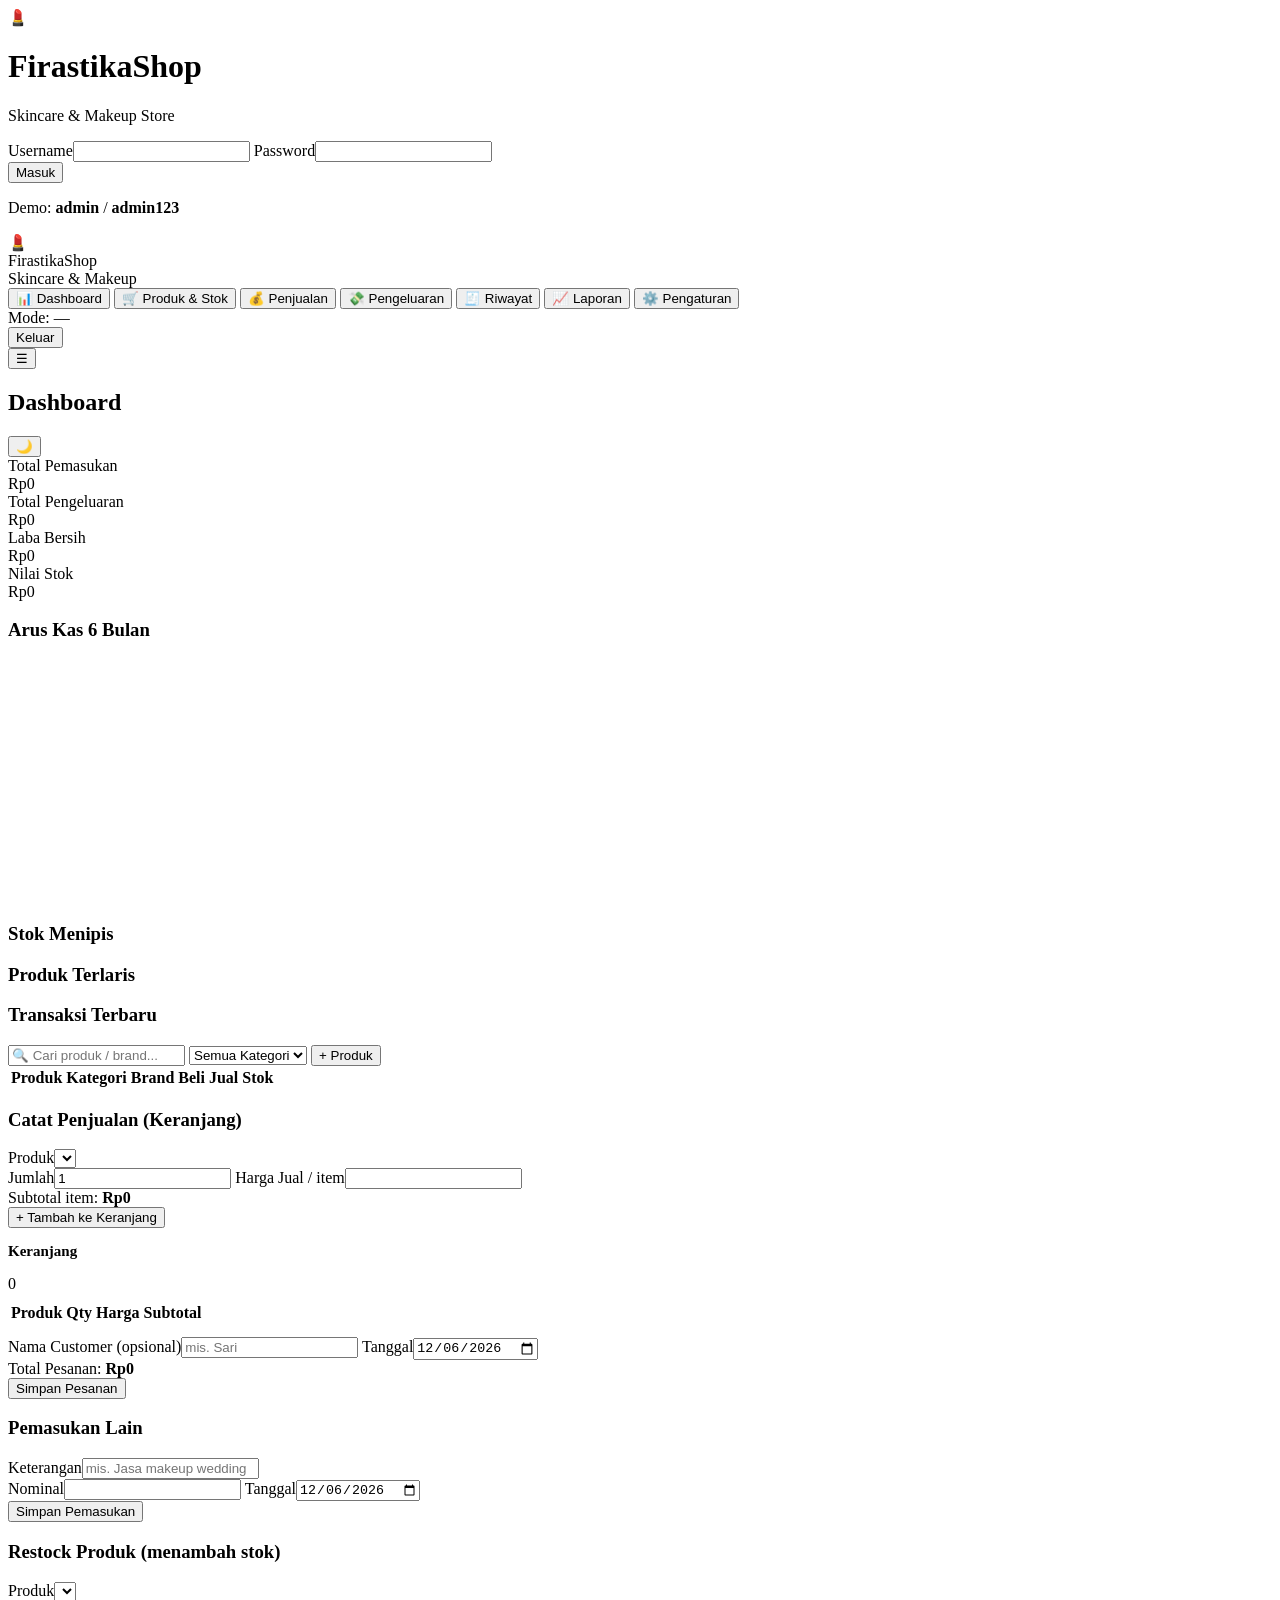
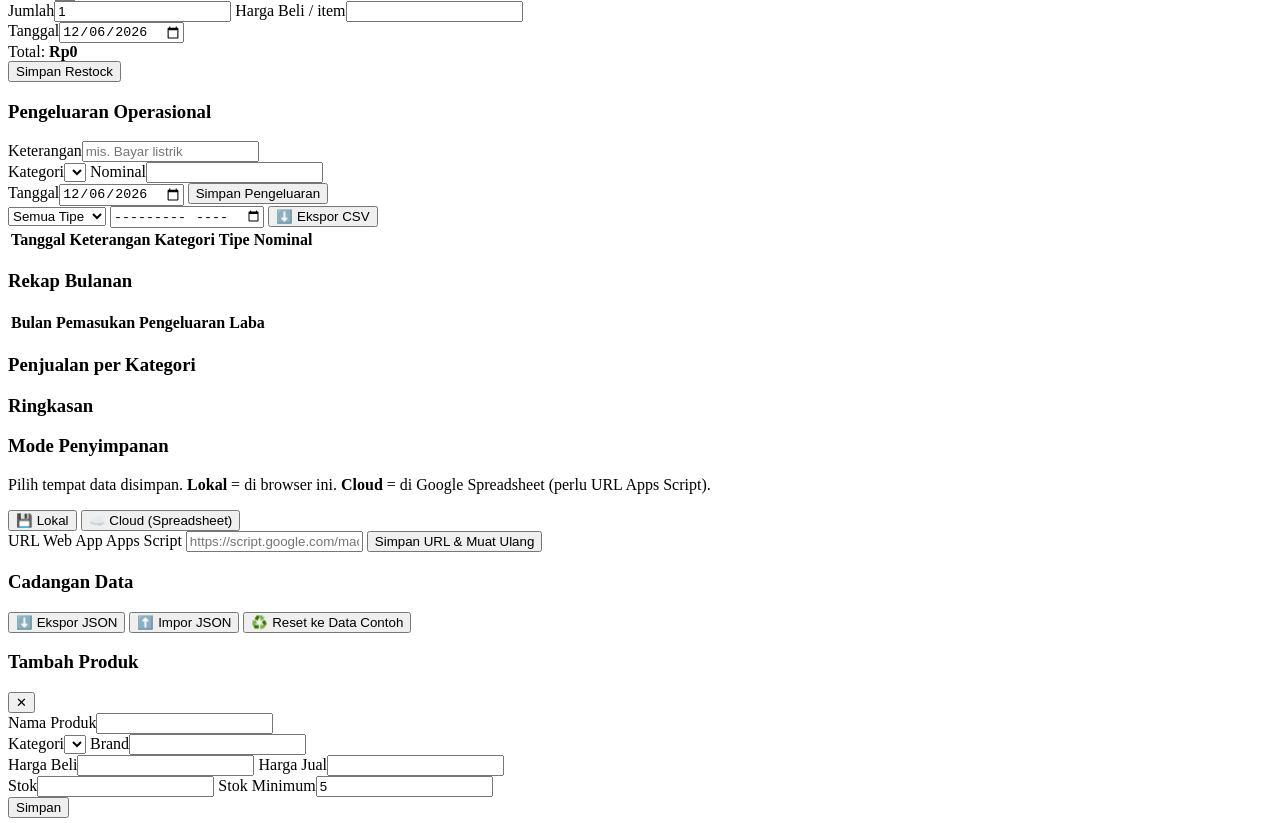
==== commit ebb784d2: "Add files via upload" ====
--- a/index.html
+++ b/index.html
@@ -1,154 +1,276 @@
 <!DOCTYPE html>
-<html lang="id" data-theme="light">
+<html lang="id">
 <head>
-  <meta charset="UTF-8">
-  <meta name="viewport" content="width=device-width, initial-scale=1.0">
-  <title>AkademikAP · Sistem Informasi Akademik Kampus</title>
-  <meta name="description" content="Sistem Informasi Akademik kampus: multi-peran (admin, dosen, mahasiswa), data master, jadwal, presensi, KRS, nilai, IPK, KHS, transkrip, keuangan, pengumuman & kalender akademik.">
-  <link rel="icon" href="data:image/svg+xml,<svg xmlns='http://www.w3.org/2000/svg' viewBox='0 0 100 100'><text y='.9em' font-size='90'>🎓</text></svg>">
-  <link rel="stylesheet" href="css/style.css">
+  <meta charset="UTF-8" />
+  <meta name="viewport" content="width=device-width, initial-scale=1.0" />
+  <title>FirastikaShop — Skincare & Makeup</title>
+  <link rel="preconnect" href="https://fonts.googleapis.com" />
+  <link href="https://fonts.googleapis.com/css2?family=Playfair+Display:wght@600;700&family=Poppins:wght@300;400;500;600&display=swap" rel="stylesheet" />
+  <link rel="stylesheet" href="css/style.css" />
 </head>
 <body>
 
-<div class="toast-container" id="toast-container"></div>
-
-<!-- ============ LOGIN ============ -->
-<div class="login-screen" id="login-screen">
-  <div class="login-card">
-    <div class="login-brand">
-      <div class="login-logo">🎓</div>
-      <div class="login-title">AkademikAP</div>
-      <div class="login-sub">Sistem Informasi Akademik · Administrasi Perkantoran PNUP</div>
-    </div>
-    <div class="role-tabs" id="role-tabs">
-      <button type="button" class="role-tab active" data-role="admin" onclick="selectLoginRole('admin')">🛡️ Admin</button>
-      <button type="button" class="role-tab" data-role="dosen" onclick="selectLoginRole('dosen')">🧑‍🏫 Dosen</button>
-      <button type="button" class="role-tab" data-role="mahasiswa" onclick="selectLoginRole('mahasiswa')">🎓 Mahasiswa</button>
-    </div>
-    <form id="login-form" onsubmit="return handleLogin(event)">
-      <div class="login-field form-group">
-        <label class="form-label">Nama Pengguna <span class="req">*</span></label>
-        <input type="text" id="login-user" class="form-input" placeholder="Masukkan username" autocomplete="username" required>
+  <!-- ===== LOGIN ===== -->
+  <div id="loginScreen" class="login-screen">
+    <form id="loginForm" class="login-card">
+      <div class="login-logo">💄</div>
+      <h1 class="login-title">FirastikaShop</h1>
+      <p class="login-sub">Skincare &amp; Makeup Store</p>
+      <label>Username<input type="text" id="loginUser" class="input" autocomplete="username" required /></label>
+      <label>Password<input type="password" id="loginPass" class="input" autocomplete="current-password" required /></label>
+      <div id="loginError" class="login-error"></div>
+      <button type="submit" class="btn-primary full">Masuk</button>
+      <p class="login-hint">Demo: <strong>admin</strong> / <strong>admin123</strong></p>
+    </form>
+  </div>
+
+  <!-- ===== APP ===== -->
+  <div id="app" class="app hidden">
+    <!-- Sidebar -->
+    <aside class="sidebar" id="sidebar">
+      <div class="brand">
+        <span class="brand-logo">💄</span>
+        <div><div class="brand-name">FirastikaShop</div><div class="brand-tag">Skincare &amp; Makeup</div></div>
       </div>
-      <div class="login-field form-group">
-        <label class="form-label">Kata Sandi <span class="req">*</span></label>
-        <input type="password" id="login-pass" class="form-input" placeholder="Masukkan password" autocomplete="current-password" required>
+      <nav class="nav">
+        <button class="nav-item active" data-view="dashboard"><span>📊</span> Dashboard</button>
+        <button class="nav-item" data-view="produk"><span>🛒</span> Produk &amp; Stok</button>
+        <button class="nav-item" data-view="penjualan"><span>💰</span> Penjualan</button>
+        <button class="nav-item" data-view="pengeluaran"><span>💸</span> Pengeluaran</button>
+        <button class="nav-item" data-view="riwayat"><span>🧾</span> Riwayat</button>
+        <button class="nav-item" data-view="laporan"><span>📈</span> Laporan</button>
+        <button class="nav-item" data-view="pengaturan"><span>⚙️</span> Pengaturan</button>
+      </nav>
+      <div class="sidebar-foot">
+        <div class="mode-pill" id="modePill">Mode: —</div>
+        <button class="btn-ghost full" id="logoutBtn">Keluar</button>
       </div>
-      <button type="submit" class="btn btn-primary btn-block btn-lg" style="margin-top:6px;">Masuk ke Portal</button>
-    </form>
-    <div class="login-hint-box" id="login-hint">
-      Akun demo Admin — <code>admin</code> / <code>admin123</code>
+    </aside>
+
+    <!-- Main -->
+    <main class="main">
+      <header class="topbar">
+        <button class="hamburger" id="hamburger">☰</button>
+        <h2 id="pageTitle">Dashboard</h2>
+        <div class="top-actions">
+          <button class="icon-btn" id="themeToggle" title="Ganti tema">🌙</button>
+        </div>
+      </header>
+
+      <div class="content">
+        <!-- DASHBOARD -->
+        <section class="view" id="view-dashboard">
+          <div class="stats">
+            <div class="stat-card pink"><div class="stat-label">Total Pemasukan</div><div class="stat-val" id="statIncome">Rp0</div></div>
+            <div class="stat-card plum"><div class="stat-label">Total Pengeluaran</div><div class="stat-val" id="statExpense">Rp0</div></div>
+            <div class="stat-card green"><div class="stat-label">Laba Bersih</div><div class="stat-val" id="statProfit">Rp0</div></div>
+            <div class="stat-card gold"><div class="stat-label">Nilai Stok</div><div class="stat-val" id="statStock">Rp0</div></div>
+          </div>
+          <div class="two-col">
+            <div class="card">
+              <div class="card-head"><h3>Arus Kas 6 Bulan</h3></div>
+              <canvas id="barChart" height="240"></canvas>
+            </div>
+            <div class="card">
+              <div class="card-head"><h3>Stok Menipis</h3></div>
+              <div id="lowStockList" class="mini-list"></div>
+            </div>
+          </div>
+          <div class="two-col">
+            <div class="card">
+              <div class="card-head"><h3>Produk Terlaris</h3></div>
+              <div id="topProductList" class="mini-list"></div>
+            </div>
+            <div class="card">
+              <div class="card-head"><h3>Transaksi Terbaru</h3></div>
+              <div id="recentList" class="mini-list"></div>
+            </div>
+          </div>
+        </section>
+
+        <!-- PRODUK -->
+        <section class="view" id="view-produk">
+          <div class="toolbar">
+            <input type="text" id="searchProduk" class="input" placeholder="🔍 Cari produk / brand..." />
+            <select id="filterKategori" class="input"><option value="">Semua Kategori</option></select>
+            <button class="btn-primary" id="addProdukBtn">+ Produk</button>
+          </div>
+          <div class="card">
+            <div class="table-wrap"><table class="tbl">
+              <thead><tr><th>Produk</th><th>Kategori</th><th>Brand</th><th class="right">Beli</th><th class="right">Jual</th><th class="right">Stok</th><th></th></tr></thead>
+              <tbody id="produkBody"></tbody>
+            </table></div>
+          </div>
+        </section>
+
+        <!-- PENJUALAN -->
+        <section class="view" id="view-penjualan">
+          <div class="two-col">
+            <div class="card form-card">
+              <div class="card-head"><h3>Catat Penjualan (Keranjang)</h3></div>
+              <form id="cartAddForm" class="form">
+                <label>Produk<select id="saleProduk" class="input" required></select></label>
+                <div class="form-2">
+                  <label>Jumlah<input type="number" id="saleQty" class="input" min="1" value="1" required /></label>
+                  <label>Harga Jual / item<input type="number" id="salePrice" class="input" min="0" required /></label>
+                </div>
+                <div class="total-preview">Subtotal item: <strong id="saleSub">Rp0</strong> <span id="saleStockInfo" class="muted"></span></div>
+                <button type="submit" class="btn-ghost full">+ Tambah ke Keranjang</button>
+              </form>
+              <div class="cart-box">
+                <div class="card-head" style="margin:14px 0 8px"><h3 style="font-size:15px">Keranjang</h3><span class="badge rose" id="cartCount">0</span></div>
+                <div class="table-wrap"><table class="tbl cart-tbl">
+                  <thead><tr><th>Produk</th><th class="right">Qty</th><th class="right">Harga</th><th class="right">Subtotal</th><th></th></tr></thead>
+                  <tbody id="cartBody"></tbody>
+                </table></div>
+                <form id="saleForm" class="form" style="margin-top:12px">
+                  <div class="form-2">
+                    <label>Nama Customer (opsional)<input type="text" id="saleCustomer" class="input" placeholder="mis. Sari" /></label>
+                    <label>Tanggal<input type="date" id="saleDate" class="input" required /></label>
+                  </div>
+                  <div class="total-preview grand">Total Pesanan: <strong id="saleTotal">Rp0</strong></div>
+                  <button type="submit" class="btn-primary full" id="saveOrderBtn">Simpan Pesanan</button>
+                </form>
+              </div>
+            </div>
+            <div class="card">
+              <div class="card-head"><h3>Pemasukan Lain</h3></div>
+              <form id="incomeForm" class="form">
+                <label>Keterangan<input type="text" id="incDesc" class="input" placeholder="mis. Jasa makeup wedding" required /></label>
+                <div class="form-2">
+                  <label>Nominal<input type="number" id="incAmount" class="input" min="0" required /></label>
+                  <label>Tanggal<input type="date" id="incDate" class="input" required /></label>
+                </div>
+                <button type="submit" class="btn-primary full">Simpan Pemasukan</button>
+              </form>
+            </div>
+          </div>
+        </section>
+
+        <!-- PENGELUARAN -->
+        <section class="view" id="view-pengeluaran">
+          <div class="two-col">
+            <div class="card form-card">
+              <div class="card-head"><h3>Restock Produk (menambah stok)</h3></div>
+              <form id="restockForm" class="form">
+                <label>Produk<select id="reProduk" class="input" required></select></label>
+                <div class="form-2">
+                  <label>Jumlah<input type="number" id="reQty" class="input" min="1" value="1" required /></label>
+                  <label>Harga Beli / item<input type="number" id="rePrice" class="input" min="0" required /></label>
+                </div>
+                <label>Tanggal<input type="date" id="reDate" class="input" required /></label>
+                <div class="total-preview">Total: <strong id="reTotal">Rp0</strong></div>
+                <button type="submit" class="btn-primary full">Simpan Restock</button>
+              </form>
+            </div>
+            <div class="card form-card">
+              <div class="card-head"><h3>Pengeluaran Operasional</h3></div>
+              <form id="expenseForm" class="form">
+                <label>Keterangan<input type="text" id="expDesc" class="input" placeholder="mis. Bayar listrik" required /></label>
+                <div class="form-2">
+                  <label>Kategori<select id="expCat" class="input"></select></label>
+                  <label>Nominal<input type="number" id="expAmount" class="input" min="0" required /></label>
+                </div>
+                <label>Tanggal<input type="date" id="expDate" class="input" required /></label>
+                <button type="submit" class="btn-primary full">Simpan Pengeluaran</button>
+              </form>
+            </div>
+          </div>
+        </section>
+
+        <!-- RIWAYAT -->
+        <section class="view" id="view-riwayat">
+          <div class="toolbar">
+            <select id="filterTipe" class="input"><option value="">Semua Tipe</option><option value="pemasukan">Pemasukan</option><option value="pengeluaran">Pengeluaran</option></select>
+            <input type="month" id="filterBulan" class="input" />
+            <button class="btn-ghost" id="exportCsvBtn">⬇️ Ekspor CSV</button>
+          </div>
+          <div class="card">
+            <div class="table-wrap"><table class="tbl">
+              <thead><tr><th>Tanggal</th><th>Keterangan</th><th>Kategori</th><th>Tipe</th><th class="right">Nominal</th><th></th></tr></thead>
+              <tbody id="riwayatBody"></tbody>
+            </table></div>
+          </div>
+        </section>
+
+        <!-- LAPORAN -->
+        <section class="view" id="view-laporan">
+          <div class="card">
+            <div class="card-head"><h3>Rekap Bulanan</h3></div>
+            <div class="table-wrap"><table class="tbl">
+              <thead><tr><th>Bulan</th><th class="right">Pemasukan</th><th class="right">Pengeluaran</th><th class="right">Laba</th></tr></thead>
+              <tbody id="rekapBulananBody"></tbody>
+            </table></div>
+          </div>
+          <div class="two-col">
+            <div class="card">
+              <div class="card-head"><h3>Penjualan per Kategori</h3></div>
+              <div id="rekapKategori" class="mini-list"></div>
+            </div>
+            <div class="card">
+              <div class="card-head"><h3>Ringkasan</h3></div>
+              <div id="laporanRingkasan" class="mini-list"></div>
+            </div>
+          </div>
+        </section>
+
+        <!-- PENGATURAN -->
+        <section class="view" id="view-pengaturan">
+          <div class="card form-card">
+            <div class="card-head"><h3>Mode Penyimpanan</h3></div>
+            <p class="muted">Pilih tempat data disimpan. <strong>Lokal</strong> = di browser ini. <strong>Cloud</strong> = di Google Spreadsheet (perlu URL Apps Script).</p>
+            <div class="seg" id="modeSeg">
+              <button class="seg-btn" data-mode="local">💾 Lokal</button>
+              <button class="seg-btn" data-mode="cloud">☁️ Cloud (Spreadsheet)</button>
+            </div>
+            <label style="margin-top:14px">URL Web App Apps Script
+              <input type="text" id="setUrl" class="input" placeholder="https://script.google.com/macros/s/XXXX/exec" />
+            </label>
+            <button class="btn-primary" id="saveUrlBtn">Simpan URL &amp; Muat Ulang</button>
+          </div>
+          <div class="card form-card">
+            <div class="card-head"><h3>Cadangan Data</h3></div>
+            <div class="btn-row">
+              <button class="btn-ghost" id="exportJsonBtn">⬇️ Ekspor JSON</button>
+              <button class="btn-ghost" id="importJsonBtn">⬆️ Impor JSON</button>
+              <button class="btn-danger" id="resetBtn">♻️ Reset ke Data Contoh</button>
+            </div>
+            <input type="file" id="importFile" accept="application/json" hidden />
+          </div>
+        </section>
+      </div>
+    </main>
+  </div>
+
+  <!-- Modal Produk -->
+  <div class="modal" id="produkModal">
+    <div class="modal-card">
+      <div class="card-head"><h3 id="produkModalTitle">Tambah Produk</h3><button class="icon-btn" id="closeModal">✕</button></div>
+      <form id="produkForm" class="form">
+        <input type="hidden" id="produkId" />
+        <label>Nama Produk<input type="text" id="pNama" class="input" required /></label>
+        <div class="form-2">
+          <label>Kategori<select id="pKategori" class="input"></select></label>
+          <label>Brand<input type="text" id="pBrand" class="input" /></label>
+        </div>
+        <div class="form-2">
+          <label>Harga Beli<input type="number" id="pBeli" class="input" min="0" required /></label>
+          <label>Harga Jual<input type="number" id="pJual" class="input" min="0" required /></label>
+        </div>
+        <div class="form-2">
+          <label>Stok<input type="number" id="pStok" class="input" min="0" required /></label>
+          <label>Stok Minimum<input type="number" id="pMin" class="input" min="0" value="5" /></label>
+        </div>
+        <button type="submit" class="btn-primary full">Simpan</button>
+      </form>
     </div>
   </div>
-</div>
-
-<!-- ============ APP SHELL ============ -->
-<div class="app-shell" id="app-shell">
-
-<button class="mobile-toggle" onclick="toggleSidebar()">☰</button>
-<div class="sidebar-overlay" id="sidebar-overlay"></div>
-
-<div class="app-wrapper">
-
-  <!-- SIDEBAR -->
-  <aside class="sidebar" id="sidebar">
-    <div class="sidebar-logo">
-      <div class="logo-badge">
-        <div class="logo-icon">🎓</div>
-        <div class="logo-text">AkademikAP</div>
-      </div>
-      <div class="sidebar-tagline">Sistem Informasi Akademik Kampus</div>
-    </div>
-    <nav class="sidebar-nav" id="sidebar-nav">
-      <div class="nav-section-label" data-roles="admin,dosen,mahasiswa">Menu Utama</div>
-      <a class="nav-item active" data-page="dashboard"  data-roles="admin,dosen,mahasiswa"><span class="nav-icon">🏠</span> Dashboard</a>
-      <a class="nav-item" data-page="pengumuman" data-roles="admin,dosen,mahasiswa"><span class="nav-icon">📢</span> Pengumuman</a>
-      <a class="nav-item" data-page="kalender"   data-roles="admin,dosen,mahasiswa"><span class="nav-icon">🗓️</span> Kalender Akademik</a>
-
-      <div class="nav-section-label" data-roles="admin,dosen,mahasiswa">Akademik</div>
-      <a class="nav-item" data-page="jadwal"   data-roles="admin,dosen,mahasiswa"><span class="nav-icon">📅</span> Jadwal Kuliah</a>
-      <a class="nav-item" data-page="krs"      data-roles="admin,mahasiswa"><span class="nav-icon">📝</span> KRS</a>
-      <a class="nav-item" data-page="presensi" data-roles="admin,dosen,mahasiswa"><span class="nav-icon">✅</span> Presensi</a>
-      <a class="nav-item" data-page="nilai"    data-roles="admin,dosen"><span class="nav-icon">✍️</span> Input Nilai</a>
-      <a class="nav-item" data-page="rapor"    data-roles="admin,dosen,mahasiswa"><span class="nav-icon">📋</span> Rapor &amp; KHS</a>
-      <a class="nav-item" data-page="transkrip" data-roles="admin,dosen,mahasiswa"><span class="nav-icon">📜</span> Transkrip</a>
-
-      <div class="nav-section-label" data-roles="admin">Data Master</div>
-      <a class="nav-item" data-page="mahasiswa" data-roles="admin"><span class="nav-icon">🎓</span> Mahasiswa <span class="nav-badge" id="badge-mahasiswa">0</span></a>
-      <a class="nav-item" data-page="dosen"     data-roles="admin"><span class="nav-icon">🧑‍🏫</span> Dosen <span class="nav-badge" id="badge-dosen">0</span></a>
-      <a class="nav-item" data-page="staf"      data-roles="admin"><span class="nav-icon">👥</span> Staf <span class="nav-badge" id="badge-staf">0</span></a>
-      <a class="nav-item" data-page="matkul"    data-roles="admin"><span class="nav-icon">📚</span> Mata Kuliah <span class="nav-badge" id="badge-matkul">0</span></a>
-      <a class="nav-item" data-page="kelas"     data-roles="admin"><span class="nav-icon">🏫</span> Kelas <span class="nav-badge" id="badge-kelas">0</span></a>
-      <a class="nav-item" data-page="ruangan"   data-roles="admin"><span class="nav-icon">🚪</span> Ruangan <span class="nav-badge" id="badge-ruangan">0</span></a>
-
-      <div class="nav-section-label" data-roles="admin,mahasiswa">Administrasi</div>
-      <a class="nav-item" data-page="keuangan" data-roles="admin,mahasiswa"><span class="nav-icon">💳</span> Keuangan</a>
-      <a class="nav-item" data-page="tahunakademik" data-roles="admin"><span class="nav-icon">🗂️</span> Tahun Akademik</a>
-
-      <div class="nav-section-label" data-roles="admin,dosen,mahasiswa">Sistem</div>
-      <a class="nav-item" data-page="profil"     data-roles="admin,dosen,mahasiswa"><span class="nav-icon">👤</span> Profil Saya</a>
-      <a class="nav-item" data-page="pengaturan" data-roles="admin"><span class="nav-icon">⚙️</span> Pengaturan</a>
-    </nav>
-    <div class="sidebar-footer">
-      <button class="btn btn-ghost btn-sm btn-block theme-toggle" onclick="toggleTheme()">🌙 Mode Gelap</button>
-      <div class="user-card">
-        <div class="user-avatar" id="user-avatar">A</div>
-        <div class="user-info">
-          <div class="user-name" id="user-name">Administrator</div>
-          <div class="user-role" id="user-role">Administrator</div>
-        </div>
-        <button class="btn-logout" onclick="handleLogout()" title="Keluar">⏻</button>
-      </div>
-    </div>
-  </aside>
-
-  <!-- MAIN -->
-  <div class="main-content">
-    <header class="topbar">
-      <div>
-        <div class="topbar-title" id="topbar-title">Dashboard</div>
-        <div class="topbar-sub" id="topbar-sub">Ringkasan data akademik</div>
-      </div>
-      <div class="topbar-actions">
-        <span class="ta-pill" id="ta-pill" title="Tahun akademik aktif">🗓️ <span id="ta-pill-text">—</span></span>
-        <span class="storage-pill" id="storage-pill"><span class="dot"></span> <span id="storage-pill-text">Mode Lokal</span></span>
-        <button class="btn-icon" onclick="toggleTheme()" id="theme-btn-top" title="Ganti tema">🌙</button>
-        <button class="btn-icon" onclick="refreshData()" title="Muat ulang data">🔄</button>
-      </div>
-    </header>
-
-    <!-- Generic content host pages -->
-    <div class="page active" id="page-dashboard"><div id="dashboard-content"></div></div>
-    <div class="page" id="page-pengumuman"><section class="section"><div id="pengumuman-content"></div></section></div>
-    <div class="page" id="page-kalender"><section class="section"><div id="kalender-content"></div></section></div>
-    <div class="page" id="page-jadwal"><section class="section"><div id="jadwal-content"></div></section></div>
-    <div class="page" id="page-krs"><section class="section"><div id="krs-content"></div></section></div>
-    <div class="page" id="page-presensi"><section class="section"><div id="presensi-content"></div></section></div>
-    <div class="page" id="page-nilai"><section class="section"><div class="section-header"><div class="section-eyebrow">Akademik</div><h2 class="section-title">Input Nilai</h2><p class="section-sub">Input nilai per komponen (Tugas, Praktik, UTS, UAS, Absen) dengan konversi otomatis ke nilai huruf dan bobot IP</p></div><div id="nilai-content"></div></section></div>
-    <div class="page" id="page-rapor"><section class="section"><div class="section-header"><div class="section-eyebrow">Akademik</div><h2 class="section-title">Rapor &amp; KHS</h2><p class="section-sub">IPS per semester, IPK kumulatif (berbobot SKS), status, dan cetak Kartu Hasil Studi</p></div><div id="rapor-content"></div></section></div>
-    <div class="page" id="page-transkrip"><section class="section"><div id="transkrip-content"></div></section></div>
-    <div class="page" id="page-mahasiswa"><section class="section"><div class="section-header"><div class="section-eyebrow">Data Master</div><h2 class="section-title">Data Mahasiswa</h2><p class="section-sub">Kelola data induk mahasiswa beserta biodata lengkap</p></div><div id="mahasiswa-content"></div></section></div>
-    <div class="page" id="page-dosen"><section class="section"><div class="section-header"><div class="section-eyebrow">Data Master</div><h2 class="section-title">Data Dosen</h2><p class="section-sub">Kelola data induk dosen pengajar</p></div><div id="dosen-content"></div></section></div>
-    <div class="page" id="page-staf"><section class="section"><div class="section-header"><div class="section-eyebrow">Data Master</div><h2 class="section-title">Data Staf</h2><p class="section-sub">Kelola data induk staf administrasi</p></div><div id="staf-content"></div></section></div>
-    <div class="page" id="page-matkul"><section class="section"><div class="section-header"><div class="section-eyebrow">Data Master</div><h2 class="section-title">Mata Kuliah</h2><p class="section-sub">Kelola kurikulum mata kuliah beserta bobot SKS</p></div><div id="matkul-content"></div></section></div>
-    <div class="page" id="page-kelas"><section class="section"><div class="section-header"><div class="section-eyebrow">Data Master</div><h2 class="section-title">Kelas / Rombongan Belajar</h2><p class="section-sub">Kelola kelas dan dosen wali</p></div><div id="kelas-content"></div></section></div>
-    <div class="page" id="page-ruangan"><section class="section"><div class="section-header"><div class="section-eyebrow">Data Master</div><h2 class="section-title">Ruangan</h2><p class="section-sub">Kelola ruang kuliah dan laboratorium</p></div><div id="ruangan-content"></div></section></div>
-    <div class="page" id="page-keuangan"><section class="section"><div id="keuangan-content"></div></section></div>
-    <div class="page" id="page-tahunakademik"><section class="section"><div class="section-header"><div class="section-eyebrow">Administrasi</div><h2 class="section-title">Tahun Akademik</h2><p class="section-sub">Kelola periode tahun akademik dan tentukan periode aktif</p></div><div id="tahunakademik-content"></div></section></div>
-    <div class="page" id="page-profil"><section class="section"><div id="profil-content"></div></section></div>
-    <div class="page" id="page-pengaturan"><section class="section"><div class="section-header"><div class="section-eyebrow">Sistem</div><h2 class="section-title">Pengaturan</h2><p class="section-sub">Penyimpanan data, identitas institusi & cadangan data</p></div><div id="pengaturan-content"></div></section></div>
-
-  </div>
-</div>
-</div>
-
-<!-- ============ MODAL HOST ============ -->
-<div id="modal-host"></div>
-
-<script src="data/config.js"></script>
-<script src="js/core.js"></script>
-<script src="js/master.js"></script>
-<script src="js/akademik.js"></script>
-<script src="js/kampus.js"></script>
+
+  <!-- Loader & Toast -->
+  <div class="loader" id="loader"><div class="spinner"></div></div>
+  <div class="toast" id="toast"></div>
+
+  <script src="data/config.js"></script>
+  <script src="js/app.js"></script>
 </body>
 </html>
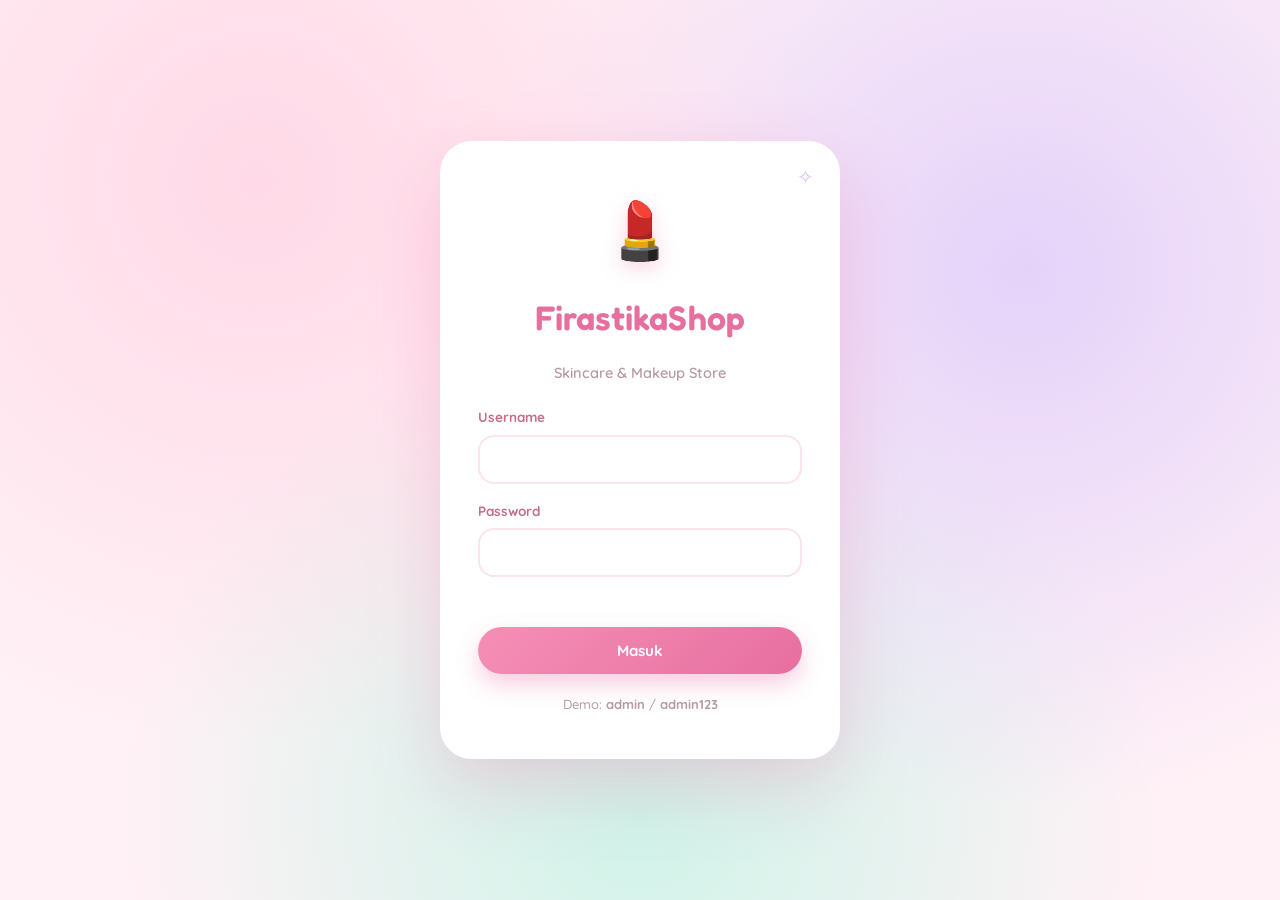
==== commit 076f0c2f: "Add files via upload" ====
--- a/index.html
+++ b/index.html
@@ -5,7 +5,7 @@
   <meta name="viewport" content="width=device-width, initial-scale=1.0" />
   <title>FirastikaShop — Skincare & Makeup</title>
   <link rel="preconnect" href="https://fonts.googleapis.com" />
-  <link href="https://fonts.googleapis.com/css2?family=Playfair+Display:wght@600;700&family=Poppins:wght@300;400;500;600&display=swap" rel="stylesheet" />
+  <link href="https://fonts.googleapis.com/css2?family=Fredoka:wght@500;600;700&family=Quicksand:wght@400;500;600;700&display=swap" rel="stylesheet" />
   <link rel="stylesheet" href="css/style.css" />
 </head>
 <body>
--- a/css/style.css
+++ b/css/style.css
@@ -0,0 +1,192 @@
+:root{
+  --blush:#FFEFF4; --blush2:#FFF8FB; --pink:#F58FB6; --pink-deep:#E76FA0; --rose:#C76E86; --plum:#8E5A74;
+  --lav:#C9A7E8; --mint:#7FD1B9; --gold:#E6B85C; --green:#46BF9A; --red:#F2768B; --sky:#8FC7F0;
+  --bg:#FFF4F8; --card:#FFFFFF; --text:#4A3540; --muted:#B79AA6; --line:#FCE3EC;
+  --shadow:0 12px 30px rgba(231,111,160,.14); --shadow-sm:0 6px 16px rgba(231,111,160,.12); --radius:24px;
+}
+[data-theme="dark"]{
+  --blush:#3A2C34; --blush2:#322530; --bg:#241A20; --card:#2E222A; --text:#FBEDF3; --muted:#C79FB1; --line:#43313B;
+  --shadow:0 12px 30px rgba(0,0,0,.4); --shadow-sm:0 6px 16px rgba(0,0,0,.3);
+}
+*{box-sizing:border-box;margin:0;padding:0}
+html{font-size:16px}
+body{font-family:'Quicksand','Poppins',sans-serif;color:var(--text);font-size:15.5px;line-height:1.6;font-weight:500;
+  background:var(--bg);
+  background-image:radial-gradient(circle at 0% 0%, rgba(245,143,182,.18), transparent 38%),
+    radial-gradient(circle at 100% 0%, rgba(201,167,232,.18), transparent 40%),
+    radial-gradient(circle at 100% 100%, rgba(127,209,185,.14), transparent 42%),
+    radial-gradient(circle at 0% 100%, rgba(143,199,240,.14), transparent 42%);
+  background-attachment:fixed}
+h1,h2,h3{font-family:'Fredoka','Playfair Display',serif;font-weight:600;letter-spacing:.2px}
+::selection{background:var(--pink);color:#fff}
+.hidden{display:none !important}
+.muted{color:var(--muted);font-size:13.5px}
+.right{text-align:right}
+::-webkit-scrollbar{width:11px;height:11px}
+::-webkit-scrollbar-thumb{background:var(--pink);border-radius:20px;border:3px solid transparent;background-clip:content-box}
+::-webkit-scrollbar-track{background:transparent}
+
+/* ===== LOGIN ===== */
+.login-screen{min-height:100vh;display:flex;align-items:center;justify-content:center;padding:20px;
+  background:radial-gradient(circle at 20% 20%, #FFD9E7, transparent 45%),
+    radial-gradient(circle at 80% 30%, #E5D2FA, transparent 45%),
+    radial-gradient(circle at 50% 90%, #CFF3E8, transparent 50%), #FFF1F6}
+.login-card{background:var(--card);width:400px;max-width:92vw;padding:42px 36px;border-radius:32px;
+  box-shadow:0 26px 70px rgba(231,111,160,.28);display:flex;flex-direction:column;gap:16px;text-align:center;
+  border:2px solid #fff;position:relative}
+.login-card::before{content:"✧";position:absolute;top:18px;right:24px;font-size:20px;color:var(--lav);opacity:.7}
+.login-logo{font-size:56px;filter:drop-shadow(0 6px 10px rgba(231,111,160,.3));animation:bob 3s ease-in-out infinite}
+@keyframes bob{0%,100%{transform:translateY(0)}50%{transform:translateY(-7px)}}
+.login-title{font-size:34px;color:var(--pink-deep)}
+.login-sub{color:var(--muted);margin-bottom:6px;font-size:14.5px;font-weight:600}
+.login-card label{display:flex;flex-direction:column;gap:7px;text-align:left;font-size:13.5px;font-weight:700;color:var(--rose)}
+.login-error{color:var(--red);font-size:13.5px;min-height:18px;font-weight:600}
+.login-hint{color:var(--muted);font-size:13px;margin-top:4px}
+
+/* ===== INPUTS / BUTTONS ===== */
+.input{width:100%;padding:13px 16px;border:2px solid var(--line);border-radius:16px;background:var(--card);
+  color:var(--text);font-family:inherit;font-size:15px;font-weight:500;outline:none;transition:.18s}
+.input:focus{border-color:var(--pink);box-shadow:0 0 0 4px rgba(245,143,182,.18)}
+select.input{cursor:pointer}
+.btn-primary{border:none;background:linear-gradient(135deg,var(--pink),var(--pink-deep));color:#fff;padding:14px 26px;
+  border-radius:999px;font-family:inherit;font-weight:700;font-size:15px;cursor:pointer;box-shadow:0 10px 22px rgba(231,111,160,.34);transition:.2s}
+.btn-primary:hover{transform:translateY(-2px) scale(1.01);box-shadow:0 14px 28px rgba(231,111,160,.46)}
+.btn-primary:active{transform:translateY(0) scale(.99)}
+.btn-primary:disabled{opacity:.6;cursor:wait;transform:none}
+.btn-ghost{border:2px solid var(--line);background:var(--card);color:var(--rose);padding:12px 20px;border-radius:999px;
+  font-family:inherit;font-weight:700;font-size:14px;cursor:pointer;transition:.18s}
+.btn-ghost:hover{background:var(--blush);border-color:var(--pink);transform:translateY(-1px)}
+.btn-danger{border:2px solid var(--red);background:transparent;color:var(--red);padding:12px 20px;border-radius:999px;
+  font-family:inherit;font-weight:700;font-size:14px;cursor:pointer;transition:.18s}
+.btn-danger:hover{background:var(--red);color:#fff}
+.full{width:100%}
+.icon-btn{border:none;background:var(--blush);color:var(--rose);font-size:20px;cursor:pointer;width:42px;height:42px;border-radius:50%;transition:.18s}
+.icon-btn:hover{background:var(--pink);color:#fff;transform:rotate(-10deg) scale(1.05)}
+.btn-row{display:flex;gap:12px;flex-wrap:wrap}
+
+/* ===== LAYOUT ===== */
+.app{display:flex;min-height:100vh}
+.sidebar{width:264px;background:var(--card);border-right:2px solid var(--line);padding:24px 18px;
+  display:flex;flex-direction:column;gap:10px;position:sticky;top:0;height:100vh}
+.brand{display:flex;align-items:center;gap:12px;padding:6px 8px 20px}
+.brand-logo{font-size:36px;filter:drop-shadow(0 4px 6px rgba(231,111,160,.3))}
+.brand-name{font-family:'Fredoka',serif;font-weight:700;font-size:23px;color:var(--pink-deep);line-height:1.1}
+.brand-tag{font-size:12.5px;color:var(--muted);font-weight:600}
+.nav{display:flex;flex-direction:column;gap:6px;flex:1}
+.nav-item{display:flex;align-items:center;gap:13px;border:none;background:transparent;color:var(--text);
+  padding:14px 16px;border-radius:18px;font-family:inherit;font-size:15px;font-weight:600;cursor:pointer;text-align:left;transition:.18s}
+.nav-item span{font-size:20px}
+.nav-item:hover{background:var(--blush);transform:translateX(3px)}
+.nav-item.active{background:linear-gradient(135deg,var(--pink),var(--pink-deep));color:#fff;box-shadow:0 10px 20px rgba(231,111,160,.36)}
+.sidebar-foot{display:flex;flex-direction:column;gap:12px;border-top:2px dashed var(--line);padding-top:16px}
+.mode-pill{font-size:13px;color:var(--rose);text-align:center;background:var(--blush);padding:9px;border-radius:14px;font-weight:700}
+.main{flex:1;display:flex;flex-direction:column;min-width:0}
+.topbar{display:flex;align-items:center;gap:16px;padding:20px 30px;background:rgba(255,255,255,.7);backdrop-filter:blur(8px);
+  border-bottom:2px solid var(--line);position:sticky;top:0;z-index:5}
+[data-theme="dark"] .topbar{background:rgba(46,34,42,.7)}
+.topbar h2{font-size:26px;flex:1;color:var(--pink-deep)}
+.hamburger{display:none;border:none;background:transparent;font-size:26px;cursor:pointer;color:var(--rose)}
+.top-actions{display:flex;gap:8px}
+.content{padding:30px;display:flex;flex-direction:column;gap:24px;max-width:1240px;width:100%;margin:0 auto}
+.view{display:none;flex-direction:column;gap:24px}
+.view.active{display:flex;animation:fadeUp .35s ease}
+@keyframes fadeUp{from{opacity:0;transform:translateY(10px)}to{opacity:1;transform:none}}
+
+/* ===== CARDS / STATS ===== */
+.card{background:var(--card);border:2px solid var(--line);border-radius:var(--radius);padding:24px;box-shadow:var(--shadow)}
+.card-head{display:flex;align-items:center;justify-content:space-between;margin-bottom:18px}
+.card-head h3{font-size:19px;color:var(--rose)}
+.form-card{max-width:100%}
+.two-col{display:grid;grid-template-columns:1fr 1fr;gap:24px}
+.stats{display:grid;grid-template-columns:repeat(4,1fr);gap:20px}
+.stat-card{position:relative;border-radius:26px;padding:24px;color:#fff;box-shadow:var(--shadow);overflow:hidden;transition:.22s}
+.stat-card:hover{transform:translateY(-5px) rotate(-1deg)}
+.stat-card::after{position:absolute;right:-6px;bottom:-14px;font-size:78px;opacity:.22;line-height:1}
+.stat-card.pink{background:linear-gradient(135deg,#FBA8C9,#E76FA0)}
+.stat-card.pink::after{content:"💰"}
+.stat-card.plum{background:linear-gradient(135deg,#B07F98,#8E5A74)}
+.stat-card.plum::after{content:"💸"}
+.stat-card.green{background:linear-gradient(135deg,#6FD8BC,#46BF9A)}
+.stat-card.green::after{content:"🌸"}
+.stat-card.gold{background:linear-gradient(135deg,#F0CC78,#E6B85C)}
+.stat-card.gold::after{content:"📦"}
+.stat-label{font-size:14px;opacity:.95;font-weight:600;position:relative;z-index:1}
+.stat-val{font-size:30px;font-weight:700;margin-top:8px;font-family:'Fredoka',serif;position:relative;z-index:1}
+
+/* ===== FORMS ===== */
+.form{display:flex;flex-direction:column;gap:16px}
+.form label{display:flex;flex-direction:column;gap:7px;font-size:13.5px;font-weight:700;color:var(--rose)}
+.form-2{display:grid;grid-template-columns:1fr 1fr;gap:16px}
+.total-preview{font-size:15px;color:var(--text);padding:6px 0;font-weight:600}
+.total-preview strong{color:var(--pink-deep);font-size:19px}
+.total-preview.grand{background:linear-gradient(135deg,var(--blush),var(--blush2));border:2px dashed var(--pink);border-radius:18px;padding:16px 18px;font-size:16px;display:flex;justify-content:space-between;align-items:center}
+.total-preview.grand strong{font-size:22px}
+.cart-box{border-top:2px dashed var(--line);margin-top:8px;padding-top:8px}
+.cart-tbl th,.cart-tbl td{padding:10px 8px}
+.seg{display:flex;gap:10px}
+.seg-btn{flex:1;border:2px solid var(--line);background:var(--card);color:var(--text);padding:15px;border-radius:16px;
+  font-family:inherit;font-weight:700;font-size:14.5px;cursor:pointer;transition:.18s}
+.seg-btn:hover{border-color:var(--pink)}
+.seg-btn.active{background:linear-gradient(135deg,var(--pink),var(--pink-deep));color:#fff;border-color:transparent;box-shadow:0 8px 18px rgba(231,111,160,.3)}
+
+/* ===== TABLES ===== */
+.toolbar{display:flex;gap:14px;flex-wrap:wrap;align-items:center}
+.toolbar .input{width:auto;flex:1;min-width:180px}
+.table-wrap{overflow-x:auto}
+.tbl{width:100%;border-collapse:collapse;font-size:14.5px}
+.tbl th{text-align:left;color:var(--muted);font-weight:700;font-size:12.5px;text-transform:uppercase;letter-spacing:.5px;padding:13px 12px;border-bottom:2px solid var(--line)}
+.tbl td{padding:14px 12px;border-bottom:1.5px solid var(--line);font-weight:500}
+.tbl tr:last-child td{border-bottom:none}
+.tbl tbody tr{transition:.15s}
+.tbl tbody tr:hover{background:var(--blush)}
+.empty{text-align:center;color:var(--muted);padding:30px;font-weight:600}
+.badge{display:inline-block;padding:5px 12px;border-radius:999px;font-size:12px;font-weight:700;color:#fff;background:var(--pink)}
+.badge.rose{background:var(--rose)}
+.badge.green{background:var(--green)}
+.badge.red{background:var(--red)}
+.badge.gold{background:var(--gold);color:#5a4410}
+.pill-in{color:var(--green);font-weight:700}
+.pill-out{color:var(--red);font-weight:700}
+.low{color:var(--red);font-weight:700}
+.act-btn{border:none;background:var(--blush);color:var(--rose);width:34px;height:34px;border-radius:12px;cursor:pointer;font-size:15px;margin-left:5px;transition:.16s}
+.act-btn:hover{background:var(--pink);color:#fff;transform:scale(1.1)}
+.act-btn.del:hover{background:var(--red)}
+
+/* ===== MINI LIST ===== */
+.mini-list{display:flex;flex-direction:column;gap:12px}
+.mini-row{display:flex;align-items:center;justify-content:space-between;gap:12px;padding:13px 16px;border-radius:16px;background:var(--blush);transition:.15s}
+.mini-row:hover{transform:translateX(3px)}
+.mini-row .ml-main{font-weight:700;font-size:14.5px}
+.mini-row .ml-sub{font-size:12.5px;color:var(--muted);font-weight:600}
+.mini-row .ml-val{font-weight:700;font-size:14.5px}
+
+/* ===== MODAL ===== */
+.modal{position:fixed;inset:0;background:rgba(74,53,64,.5);backdrop-filter:blur(4px);display:none;align-items:center;justify-content:center;z-index:50;padding:18px}
+.modal.open{display:flex;animation:fadeUp .25s ease}
+.modal-card{background:var(--card);border-radius:28px;padding:26px;width:480px;max-width:95vw;box-shadow:0 30px 80px rgba(0,0,0,.32);border:2px solid #fff}
+
+/* ===== LOADER / TOAST ===== */
+.loader{position:fixed;inset:0;background:rgba(255,241,246,.65);backdrop-filter:blur(2px);display:none;align-items:center;justify-content:center;z-index:60}
+.loader.show{display:flex}
+[data-theme="dark"] .loader{background:rgba(36,26,32,.65)}
+.spinner{width:52px;height:52px;border:5px solid var(--line);border-top-color:var(--pink);border-radius:50%;animation:spin .8s linear infinite}
+@keyframes spin{to{transform:rotate(360deg)}}
+.toast{position:fixed;bottom:30px;left:50%;transform:translateX(-50%) translateY(90px);background:linear-gradient(135deg,var(--pink),var(--pink-deep));color:#fff;
+  padding:15px 28px;border-radius:999px;font-size:14.5px;font-weight:700;box-shadow:0 14px 36px rgba(231,111,160,.4);opacity:0;transition:.35s cubic-bezier(.2,.9,.3,1.2);z-index:70;max-width:90vw;text-align:center}
+.toast.show{transform:translateX(-50%) translateY(0);opacity:1}
+.toast.err{background:linear-gradient(135deg,#F58A9D,var(--red))}
+.toast.warn{background:linear-gradient(135deg,#F2D27A,var(--gold));color:#5a4410}
+
+/* ===== RESPONSIVE ===== */
+@media(max-width:980px){.two-col{grid-template-columns:1fr}.stats{grid-template-columns:repeat(2,1fr)}}
+@media(max-width:680px){
+  html{font-size:15px}
+  .sidebar{position:fixed;left:0;top:0;z-index:40;transform:translateX(-100%);transition:.25s;box-shadow:0 0 50px rgba(0,0,0,.25)}
+  .sidebar.open{transform:translateX(0)}
+  .hamburger{display:block}
+  .stats{grid-template-columns:1fr}
+  .content{padding:18px}
+  .topbar{padding:16px 18px}
+  .topbar h2{font-size:22px}
+}
+@media print{.sidebar,.topbar,.toolbar,.no-print{display:none !important}.content{padding:0}}
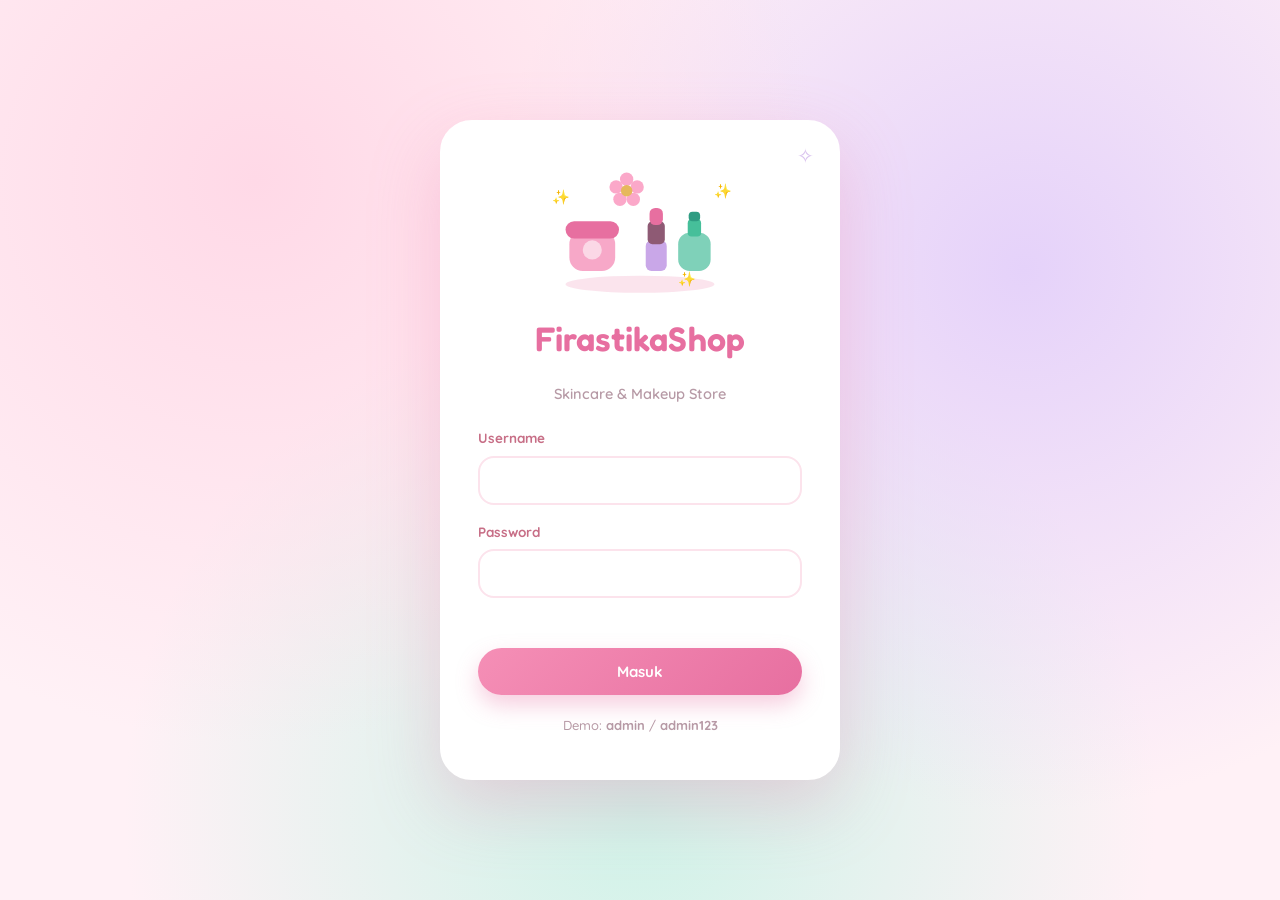
==== commit cbc8a36a: "Add files via upload" ====
--- a/index.html
+++ b/index.html
@@ -10,9 +10,21 @@
 </head>
 <body>
 
+  <div class="decor" aria-hidden="true">
+    <span class="d d1">🌸</span>
+    <span class="d d2">✨</span>
+    <span class="d d3">💄</span>
+    <span class="d d4">🧴</span>
+    <span class="d d5">💖</span>
+    <span class="d d6">🌷</span>
+    <span class="d d7">✨</span>
+    <span class="d d8">🦋</span>
+  </div>
+
   <!-- ===== LOGIN ===== -->
   <div id="loginScreen" class="login-screen">
     <form id="loginForm" class="login-card">
+      <svg class='login-art' viewBox='0 0 220 140' xmlns='http://www.w3.org/2000/svg'><ellipse cx='110' cy='126' rx='78' ry='9' fill='#F7C9DC' opacity='.5'/><g class='art-jar'><rect x='36' y='70' width='48' height='42' rx='14' fill='#F7A8C8'/><rect x='32' y='60' width='56' height='18' rx='9' fill='#E76FA0'/><circle cx='60' cy='90' r='10' fill='#fff' opacity='.55'/></g><g class='art-lip'><rect x='116' y='80' width='22' height='32' rx='6' fill='#C9A7E8'/><rect x='118' y='60' width='18' height='24' rx='5' fill='#8E5A74'/><rect x='120' y='46' width='14' height='18' rx='6' fill='#E76FA0'/></g><g class='art-bottle'><rect x='150' y='72' width='34' height='40' rx='12' fill='#7FD1B9'/><rect x='160' y='58' width='14' height='18' rx='4' fill='#46BF9A'/><rect x='161' y='50' width='12' height='10' rx='4' fill='#2f9c82'/></g><g transform='translate(96,28)'><g class='art-flower'><circle r='7' cx='0' cy='-12' fill='#FBA8C9'/><circle r='7' cx='11' cy='-4' fill='#FBA8C9'/><circle r='7' cx='7' cy='9' fill='#FBA8C9'/><circle r='7' cx='-7' cy='9' fill='#FBA8C9'/><circle r='7' cx='-11' cy='-4' fill='#FBA8C9'/><circle r='6' cx='0' cy='0' fill='#E6B85C'/></g></g><text class='art-spark s1' x='18' y='40'>✨</text><text class='art-spark s2' x='188' y='34'>✨</text><text class='art-spark s3' x='150' y='126'>✨</text></svg>
       <div class="login-logo">💄</div>
       <h1 class="login-title">FirastikaShop</h1>
       <p class="login-sub">Skincare &amp; Makeup Store</p>
--- a/css/style.css
+++ b/css/style.css
@@ -190,3 +190,52 @@
   .topbar h2{font-size:22px}
 }
 @media print{.sidebar,.topbar,.toolbar,.no-print{display:none !important}.content{padding:0}}
+
+/* ===== HIASAN MELAYANG (FLOATING DECOR) ===== */
+.decor{position:fixed;inset:0;pointer-events:none;z-index:0;overflow:hidden}
+.decor .d{position:absolute;font-size:30px;opacity:.5;will-change:transform;animation:floaty 9s ease-in-out infinite}
+.decor .d1{left:5%;top:18%;font-size:34px;animation-delay:0s}
+.decor .d2{left:13%;top:72%;animation-delay:1.2s}
+.decor .d3{left:29%;top:11%;font-size:26px;animation-delay:2.1s}
+.decor .d4{left:45%;top:82%;animation-delay:.6s}
+.decor .d5{right:29%;top:20%;font-size:28px;animation-delay:1.8s}
+.decor .d6{right:13%;top:66%;font-size:34px;animation-delay:2.6s}
+.decor .d7{right:6%;top:30%;animation-delay:.9s}
+.decor .d8{right:21%;top:85%;font-size:30px;animation-delay:3.1s}
+@keyframes floaty{0%,100%{transform:translateY(0) rotate(0);opacity:.4}50%{transform:translateY(-26px) rotate(12deg);opacity:.8}}
+.app,.login-screen{position:relative;z-index:1}
+
+/* ===== ILUSTRASI LOGIN ===== */
+.login-art{width:210px;max-width:82%;height:auto;margin:0 auto -2px;display:block}
+.login-card .login-logo{display:none}
+.art-jar{transform-origin:60px 96px;animation:sway 4s ease-in-out infinite}
+.art-lip{transform-origin:127px 104px;animation:sway 4s ease-in-out .5s infinite}
+.art-bottle{transform-origin:167px 104px;animation:sway 4s ease-in-out 1s infinite}
+@keyframes sway{0%,100%{transform:rotate(-3.5deg)}50%{transform:rotate(3.5deg)}}
+.art-flower{transform-origin:center;animation:spin 10s linear infinite}
+.art-spark{font-size:15px;animation:twinkle 2.2s ease-in-out infinite}
+.art-spark.s2{animation-delay:.7s}
+.art-spark.s3{animation-delay:1.3s}
+@keyframes twinkle{0%,100%{opacity:.15;transform:scale(.8)}50%{opacity:1;transform:scale(1.15)}}
+
+/* ===== ANIMASI HALUS LAINNYA ===== */
+.brand-logo{display:inline-block;animation:bob 3.4s ease-in-out infinite;cursor:pointer}
+.brand-logo:hover{animation:wiggle .5s ease}
+@keyframes wiggle{0%,100%{transform:rotate(0)}25%{transform:rotate(-12deg)}75%{transform:rotate(12deg)}}
+.nav-item span{display:inline-block;transition:transform .18s}
+.nav-item:hover span{transform:scale(1.25) rotate(-6deg)}
+.card{transition:transform .2s, box-shadow .2s}
+.card:hover{transform:translateY(-3px);box-shadow:0 18px 42px rgba(231,111,160,.2)}
+.stat-card::before{content:'';position:absolute;top:0;left:-60%;width:45%;height:100%;
+  background:linear-gradient(120deg,transparent,rgba(255,255,255,.55),transparent);transform:skewX(-20deg);
+  animation:shimmer 5s ease-in-out infinite;z-index:0}
+@keyframes shimmer{0%{left:-60%}55%,100%{left:130%}}
+.btn-primary{position:relative;overflow:hidden}
+.btn-primary::after{content:'';position:absolute;top:50%;left:50%;width:0;height:0;border-radius:50%;
+  background:rgba(255,255,255,.4);transform:translate(-50%,-50%);transition:width .5s,height .5s}
+.btn-primary:active::after{width:240px;height:240px;transition:0s}
+.badge{transition:transform .15s}
+.badge:hover{transform:scale(1.08)}
+
+/* Hormati preferensi kurangi-animasi */
+@media(prefers-reduced-motion:reduce){*{animation:none !important;transition:none !important}}
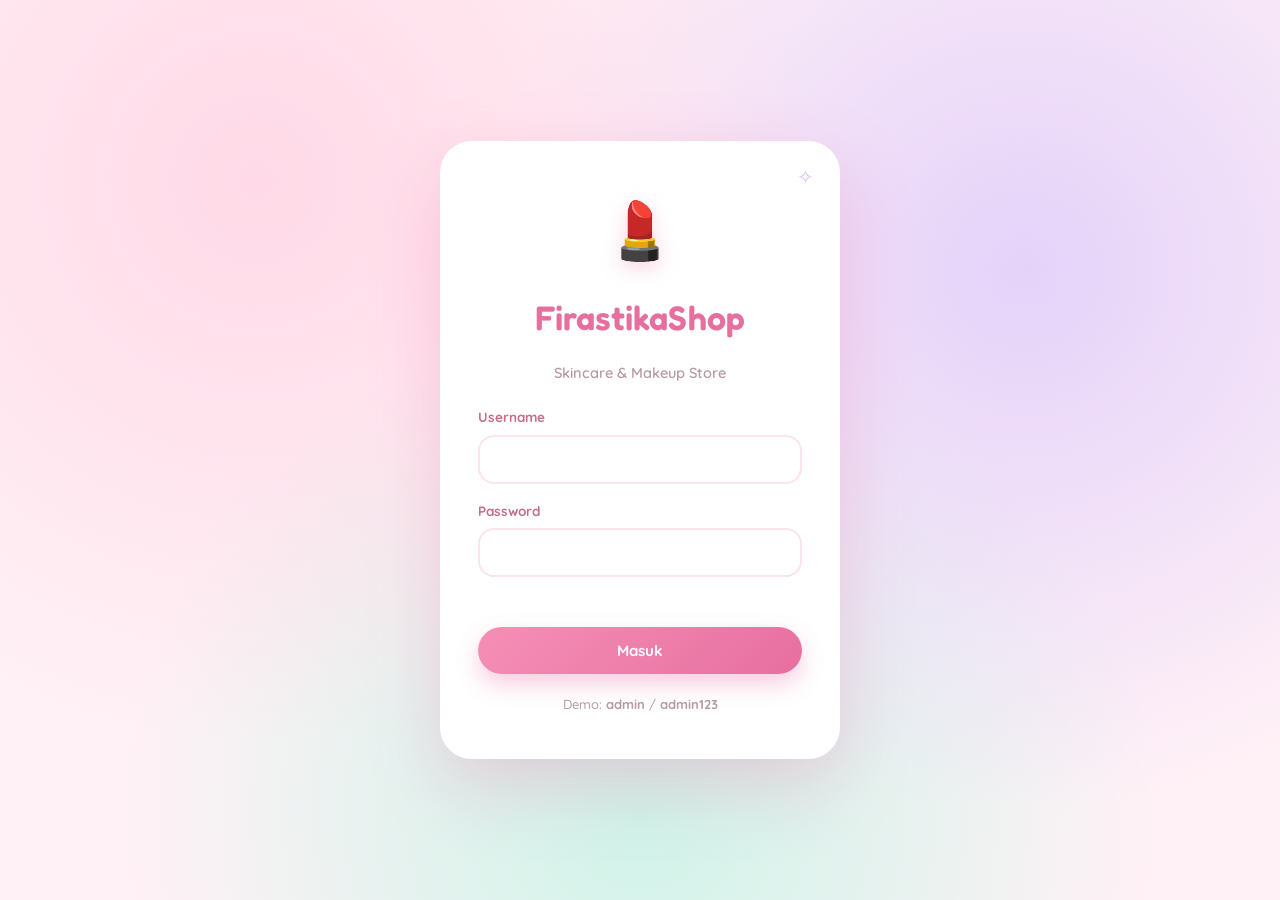
==== commit b788b96f: "Add files via upload" ====
--- a/index.html
+++ b/index.html
@@ -10,21 +10,9 @@
 </head>
 <body>
 
-  <div class="decor" aria-hidden="true">
-    <span class="d d1">🌸</span>
-    <span class="d d2">✨</span>
-    <span class="d d3">💄</span>
-    <span class="d d4">🧴</span>
-    <span class="d d5">💖</span>
-    <span class="d d6">🌷</span>
-    <span class="d d7">✨</span>
-    <span class="d d8">🦋</span>
-  </div>
-
   <!-- ===== LOGIN ===== -->
   <div id="loginScreen" class="login-screen">
     <form id="loginForm" class="login-card">
-      <svg class='login-art' viewBox='0 0 220 140' xmlns='http://www.w3.org/2000/svg'><ellipse cx='110' cy='126' rx='78' ry='9' fill='#F7C9DC' opacity='.5'/><g class='art-jar'><rect x='36' y='70' width='48' height='42' rx='14' fill='#F7A8C8'/><rect x='32' y='60' width='56' height='18' rx='9' fill='#E76FA0'/><circle cx='60' cy='90' r='10' fill='#fff' opacity='.55'/></g><g class='art-lip'><rect x='116' y='80' width='22' height='32' rx='6' fill='#C9A7E8'/><rect x='118' y='60' width='18' height='24' rx='5' fill='#8E5A74'/><rect x='120' y='46' width='14' height='18' rx='6' fill='#E76FA0'/></g><g class='art-bottle'><rect x='150' y='72' width='34' height='40' rx='12' fill='#7FD1B9'/><rect x='160' y='58' width='14' height='18' rx='4' fill='#46BF9A'/><rect x='161' y='50' width='12' height='10' rx='4' fill='#2f9c82'/></g><g transform='translate(96,28)'><g class='art-flower'><circle r='7' cx='0' cy='-12' fill='#FBA8C9'/><circle r='7' cx='11' cy='-4' fill='#FBA8C9'/><circle r='7' cx='7' cy='9' fill='#FBA8C9'/><circle r='7' cx='-7' cy='9' fill='#FBA8C9'/><circle r='7' cx='-11' cy='-4' fill='#FBA8C9'/><circle r='6' cx='0' cy='0' fill='#E6B85C'/></g></g><text class='art-spark s1' x='18' y='40'>✨</text><text class='art-spark s2' x='188' y='34'>✨</text><text class='art-spark s3' x='150' y='126'>✨</text></svg>
       <div class="login-logo">💄</div>
       <h1 class="login-title">FirastikaShop</h1>
       <p class="login-sub">Skincare &amp; Makeup Store</p>
--- a/css/style.css
+++ b/css/style.css
@@ -190,52 +190,3 @@
   .topbar h2{font-size:22px}
 }
 @media print{.sidebar,.topbar,.toolbar,.no-print{display:none !important}.content{padding:0}}
-
-/* ===== HIASAN MELAYANG (FLOATING DECOR) ===== */
-.decor{position:fixed;inset:0;pointer-events:none;z-index:0;overflow:hidden}
-.decor .d{position:absolute;font-size:30px;opacity:.5;will-change:transform;animation:floaty 9s ease-in-out infinite}
-.decor .d1{left:5%;top:18%;font-size:34px;animation-delay:0s}
-.decor .d2{left:13%;top:72%;animation-delay:1.2s}
-.decor .d3{left:29%;top:11%;font-size:26px;animation-delay:2.1s}
-.decor .d4{left:45%;top:82%;animation-delay:.6s}
-.decor .d5{right:29%;top:20%;font-size:28px;animation-delay:1.8s}
-.decor .d6{right:13%;top:66%;font-size:34px;animation-delay:2.6s}
-.decor .d7{right:6%;top:30%;animation-delay:.9s}
-.decor .d8{right:21%;top:85%;font-size:30px;animation-delay:3.1s}
-@keyframes floaty{0%,100%{transform:translateY(0) rotate(0);opacity:.4}50%{transform:translateY(-26px) rotate(12deg);opacity:.8}}
-.app,.login-screen{position:relative;z-index:1}
-
-/* ===== ILUSTRASI LOGIN ===== */
-.login-art{width:210px;max-width:82%;height:auto;margin:0 auto -2px;display:block}
-.login-card .login-logo{display:none}
-.art-jar{transform-origin:60px 96px;animation:sway 4s ease-in-out infinite}
-.art-lip{transform-origin:127px 104px;animation:sway 4s ease-in-out .5s infinite}
-.art-bottle{transform-origin:167px 104px;animation:sway 4s ease-in-out 1s infinite}
-@keyframes sway{0%,100%{transform:rotate(-3.5deg)}50%{transform:rotate(3.5deg)}}
-.art-flower{transform-origin:center;animation:spin 10s linear infinite}
-.art-spark{font-size:15px;animation:twinkle 2.2s ease-in-out infinite}
-.art-spark.s2{animation-delay:.7s}
-.art-spark.s3{animation-delay:1.3s}
-@keyframes twinkle{0%,100%{opacity:.15;transform:scale(.8)}50%{opacity:1;transform:scale(1.15)}}
-
-/* ===== ANIMASI HALUS LAINNYA ===== */
-.brand-logo{display:inline-block;animation:bob 3.4s ease-in-out infinite;cursor:pointer}
-.brand-logo:hover{animation:wiggle .5s ease}
-@keyframes wiggle{0%,100%{transform:rotate(0)}25%{transform:rotate(-12deg)}75%{transform:rotate(12deg)}}
-.nav-item span{display:inline-block;transition:transform .18s}
-.nav-item:hover span{transform:scale(1.25) rotate(-6deg)}
-.card{transition:transform .2s, box-shadow .2s}
-.card:hover{transform:translateY(-3px);box-shadow:0 18px 42px rgba(231,111,160,.2)}
-.stat-card::before{content:'';position:absolute;top:0;left:-60%;width:45%;height:100%;
-  background:linear-gradient(120deg,transparent,rgba(255,255,255,.55),transparent);transform:skewX(-20deg);
-  animation:shimmer 5s ease-in-out infinite;z-index:0}
-@keyframes shimmer{0%{left:-60%}55%,100%{left:130%}}
-.btn-primary{position:relative;overflow:hidden}
-.btn-primary::after{content:'';position:absolute;top:50%;left:50%;width:0;height:0;border-radius:50%;
-  background:rgba(255,255,255,.4);transform:translate(-50%,-50%);transition:width .5s,height .5s}
-.btn-primary:active::after{width:240px;height:240px;transition:0s}
-.badge{transition:transform .15s}
-.badge:hover{transform:scale(1.08)}
-
-/* Hormati preferensi kurangi-animasi */
-@media(prefers-reduced-motion:reduce){*{animation:none !important;transition:none !important}}
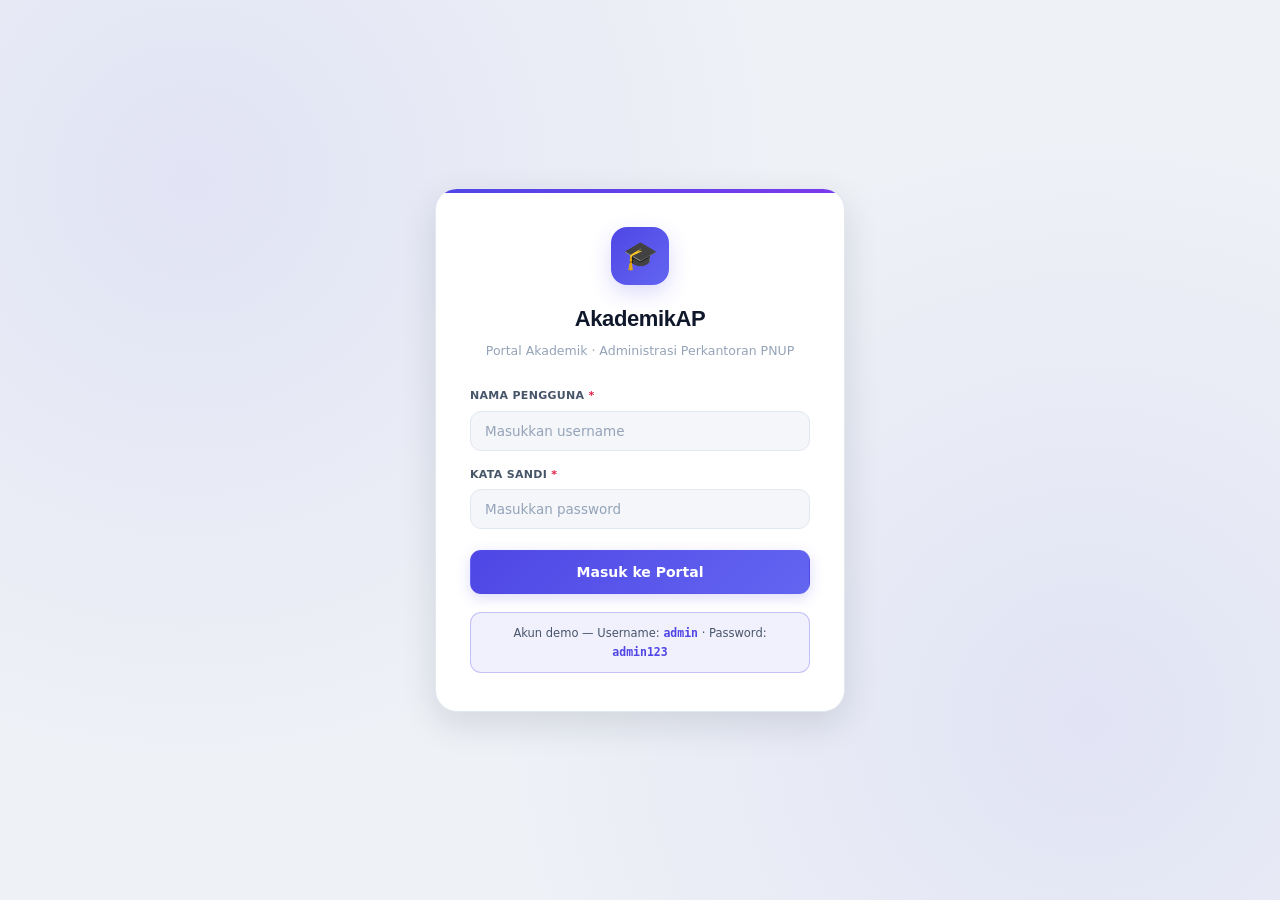
==== commit d71012c5: "Add files via upload" ====
--- a/index.html
+++ b/index.html
@@ -1,276 +1,294 @@
 <!DOCTYPE html>
-<html lang="id">
+<html lang="id" data-theme="light">
 <head>
-  <meta charset="UTF-8" />
-  <meta name="viewport" content="width=device-width, initial-scale=1.0" />
-  <title>FirastikaShop — Skincare & Makeup</title>
-  <link rel="preconnect" href="https://fonts.googleapis.com" />
-  <link href="https://fonts.googleapis.com/css2?family=Fredoka:wght@500;600;700&family=Quicksand:wght@400;500;600;700&display=swap" rel="stylesheet" />
-  <link rel="stylesheet" href="css/style.css" />
+  <meta charset="UTF-8">
+  <meta name="viewport" content="width=device-width, initial-scale=1.0">
+  <title>AkademikAP · Portal Akademik Administrasi Perkantoran PNUP</title>
+  <meta name="description" content="Portal akademik Program Studi Administrasi Perkantoran — Politeknik Negeri Ujung Pandang. Kelola mahasiswa, dosen, mata kuliah, nilai, IPS, dan IPK.">
+  <link rel="icon" href="data:image/svg+xml,<svg xmlns='http://www.w3.org/2000/svg' viewBox='0 0 100 100'><text y='.9em' font-size='90'>🎓</text></svg>">
+  <link rel="stylesheet" href="css/style.css">
 </head>
 <body>
 
-  <!-- ===== LOGIN ===== -->
-  <div id="loginScreen" class="login-screen">
-    <form id="loginForm" class="login-card">
-      <div class="login-logo">💄</div>
-      <h1 class="login-title">FirastikaShop</h1>
-      <p class="login-sub">Skincare &amp; Makeup Store</p>
-      <label>Username<input type="text" id="loginUser" class="input" autocomplete="username" required /></label>
-      <label>Password<input type="password" id="loginPass" class="input" autocomplete="current-password" required /></label>
-      <div id="loginError" class="login-error"></div>
-      <button type="submit" class="btn-primary full">Masuk</button>
-      <p class="login-hint">Demo: <strong>admin</strong> / <strong>admin123</strong></p>
+<div class="toast-container" id="toast-container"></div>
+
+<!-- ============ LOGIN ============ -->
+<div class="login-screen" id="login-screen">
+  <div class="login-card">
+    <div class="login-brand">
+      <div class="login-logo">🎓</div>
+      <div class="login-title">AkademikAP</div>
+      <div class="login-sub">Portal Akademik · Administrasi Perkantoran PNUP</div>
+    </div>
+    <form id="login-form" onsubmit="return handleLogin(event)">
+      <div class="login-field form-group">
+        <label class="form-label">Nama Pengguna <span class="req">*</span></label>
+        <input type="text" id="login-user" class="form-input" placeholder="Masukkan username" autocomplete="username" required>
+      </div>
+      <div class="login-field form-group">
+        <label class="form-label">Kata Sandi <span class="req">*</span></label>
+        <input type="password" id="login-pass" class="form-input" placeholder="Masukkan password" autocomplete="current-password" required>
+      </div>
+      <button type="submit" class="btn btn-primary btn-block btn-lg" style="margin-top:6px;">Masuk ke Portal</button>
     </form>
-  </div>
-
-  <!-- ===== APP ===== -->
-  <div id="app" class="app hidden">
-    <!-- Sidebar -->
-    <aside class="sidebar" id="sidebar">
-      <div class="brand">
-        <span class="brand-logo">💄</span>
-        <div><div class="brand-name">FirastikaShop</div><div class="brand-tag">Skincare &amp; Makeup</div></div>
-      </div>
-      <nav class="nav">
-        <button class="nav-item active" data-view="dashboard"><span>📊</span> Dashboard</button>
-        <button class="nav-item" data-view="produk"><span>🛒</span> Produk &amp; Stok</button>
-        <button class="nav-item" data-view="penjualan"><span>💰</span> Penjualan</button>
-        <button class="nav-item" data-view="pengeluaran"><span>💸</span> Pengeluaran</button>
-        <button class="nav-item" data-view="riwayat"><span>🧾</span> Riwayat</button>
-        <button class="nav-item" data-view="laporan"><span>📈</span> Laporan</button>
-        <button class="nav-item" data-view="pengaturan"><span>⚙️</span> Pengaturan</button>
-      </nav>
-      <div class="sidebar-foot">
-        <div class="mode-pill" id="modePill">Mode: —</div>
-        <button class="btn-ghost full" id="logoutBtn">Keluar</button>
-      </div>
-    </aside>
-
-    <!-- Main -->
-    <main class="main">
-      <header class="topbar">
-        <button class="hamburger" id="hamburger">☰</button>
-        <h2 id="pageTitle">Dashboard</h2>
-        <div class="top-actions">
-          <button class="icon-btn" id="themeToggle" title="Ganti tema">🌙</button>
-        </div>
-      </header>
-
-      <div class="content">
-        <!-- DASHBOARD -->
-        <section class="view" id="view-dashboard">
-          <div class="stats">
-            <div class="stat-card pink"><div class="stat-label">Total Pemasukan</div><div class="stat-val" id="statIncome">Rp0</div></div>
-            <div class="stat-card plum"><div class="stat-label">Total Pengeluaran</div><div class="stat-val" id="statExpense">Rp0</div></div>
-            <div class="stat-card green"><div class="stat-label">Laba Bersih</div><div class="stat-val" id="statProfit">Rp0</div></div>
-            <div class="stat-card gold"><div class="stat-label">Nilai Stok</div><div class="stat-val" id="statStock">Rp0</div></div>
-          </div>
-          <div class="two-col">
-            <div class="card">
-              <div class="card-head"><h3>Arus Kas 6 Bulan</h3></div>
-              <canvas id="barChart" height="240"></canvas>
-            </div>
-            <div class="card">
-              <div class="card-head"><h3>Stok Menipis</h3></div>
-              <div id="lowStockList" class="mini-list"></div>
-            </div>
-          </div>
-          <div class="two-col">
-            <div class="card">
-              <div class="card-head"><h3>Produk Terlaris</h3></div>
-              <div id="topProductList" class="mini-list"></div>
-            </div>
-            <div class="card">
-              <div class="card-head"><h3>Transaksi Terbaru</h3></div>
-              <div id="recentList" class="mini-list"></div>
-            </div>
-          </div>
-        </section>
-
-        <!-- PRODUK -->
-        <section class="view" id="view-produk">
-          <div class="toolbar">
-            <input type="text" id="searchProduk" class="input" placeholder="🔍 Cari produk / brand..." />
-            <select id="filterKategori" class="input"><option value="">Semua Kategori</option></select>
-            <button class="btn-primary" id="addProdukBtn">+ Produk</button>
-          </div>
+    <div class="login-hint-box">
+      Akun demo — Username: <code>admin</code> · Password: <code>admin123</code>
+    </div>
+  </div>
+</div>
+
+<!-- ============ APP SHELL ============ -->
+<div class="app-shell" id="app-shell">
+
+<button class="mobile-toggle" onclick="toggleSidebar()">☰</button>
+<div class="sidebar-overlay" id="sidebar-overlay"></div>
+
+<div class="app-wrapper">
+
+  <!-- SIDEBAR -->
+  <aside class="sidebar" id="sidebar">
+    <div class="sidebar-logo">
+      <div class="logo-badge">
+        <div class="logo-icon">🎓</div>
+        <div class="logo-text">AkademikAP</div>
+      </div>
+      <div class="sidebar-tagline">Portal Akademik Administrasi Perkantoran</div>
+    </div>
+    <nav class="sidebar-nav">
+      <div class="nav-section-label">Menu Utama</div>
+      <a class="nav-item active" data-page="dashboard"><span class="nav-icon">🏠</span> Dashboard</a>
+      <a class="nav-item" data-page="rapor"><span class="nav-icon">📋</span> Rapor &amp; KHS</a>
+      <a class="nav-item" data-page="nilai"><span class="nav-icon">📝</span> Input Nilai</a>
+
+      <div class="nav-section-label">Data Master</div>
+      <a class="nav-item" data-page="mahasiswa"><span class="nav-icon">🎓</span> Mahasiswa <span class="nav-badge" id="badge-mahasiswa">0</span></a>
+      <a class="nav-item" data-page="dosen"><span class="nav-icon">🧑‍🏫</span> Dosen <span class="nav-badge" id="badge-dosen">0</span></a>
+      <a class="nav-item" data-page="staf"><span class="nav-icon">👥</span> Staf <span class="nav-badge" id="badge-staf">0</span></a>
+      <a class="nav-item" data-page="matkul"><span class="nav-icon">📚</span> Mata Kuliah <span class="nav-badge" id="badge-matkul">0</span></a>
+
+      <div class="nav-section-label">Sistem</div>
+      <a class="nav-item" data-page="pengaturan"><span class="nav-icon">⚙️</span> Pengaturan</a>
+    </nav>
+    <div class="sidebar-footer">
+      <button class="btn btn-ghost btn-sm btn-block theme-toggle" onclick="toggleTheme()">🌙 Mode Gelap</button>
+      <div class="user-card">
+        <div class="user-avatar" id="user-avatar">A</div>
+        <div class="user-info">
+          <div class="user-name" id="user-name">Administrator</div>
+          <div class="user-role">Prodi Administrasi Perkantoran</div>
+        </div>
+        <button class="btn-logout" onclick="handleLogout()" title="Keluar">⏻</button>
+      </div>
+    </div>
+  </aside>
+
+  <!-- MAIN -->
+  <div class="main-content">
+    <header class="topbar">
+      <div>
+        <div class="topbar-title" id="topbar-title">Dashboard</div>
+        <div class="topbar-sub" id="topbar-sub">Ringkasan data akademik</div>
+      </div>
+      <div class="topbar-actions">
+        <span class="storage-pill" id="storage-pill"><span class="dot"></span> <span id="storage-pill-text">Mode Lokal</span></span>
+        <button class="btn-icon" onclick="toggleTheme()" id="theme-btn-top" title="Ganti tema">🌙</button>
+        <button class="btn-icon" onclick="refreshData()" title="Muat ulang data">🔄</button>
+      </div>
+    </header>
+
+    <!-- DASHBOARD -->
+    <div class="page active" id="page-dashboard">
+      <section class="hero-section">
+        <div class="hero-tag"><div class="hero-tag-dot"></div>Sistem Akademik Aktif</div>
+        <h1 class="hero-heading">Kelola Akademik Lebih Rapi,<br>Pantau IPK Lebih Mudah</h1>
+        <p class="hero-sub">Portal terpadu untuk mengelola data mahasiswa, dosen, staf, mata kuliah, dan nilai Program Studi Administrasi Perkantoran — Politeknik Negeri Ujung Pandang.</p>
+        <div class="hero-actions">
+          <button class="btn btn-primary btn-lg" onclick="navigate('nilai')">📝 Input Nilai</button>
+          <button class="btn btn-secondary btn-lg" onclick="navigate('rapor')">📋 Lihat Rapor</button>
+        </div>
+      </section>
+
+      <section class="section">
+        <div class="stats-grid">
+          <div class="stat-card">
+            <div class="stat-card-top"><div class="stat-card-icon stat-ic-1">🎓</div></div>
+            <div class="stat-card-value" id="dash-mahasiswa">0</div>
+            <div class="stat-card-label">Total Mahasiswa</div>
+          </div>
+          <div class="stat-card">
+            <div class="stat-card-top"><div class="stat-card-icon stat-ic-2">🧑‍🏫</div></div>
+            <div class="stat-card-value" id="dash-dosen">0</div>
+            <div class="stat-card-label">Total Dosen</div>
+          </div>
+          <div class="stat-card">
+            <div class="stat-card-top"><div class="stat-card-icon stat-ic-3">📚</div></div>
+            <div class="stat-card-value" id="dash-matkul">0</div>
+            <div class="stat-card-label">Mata Kuliah</div>
+          </div>
+          <div class="stat-card">
+            <div class="stat-card-top"><div class="stat-card-icon stat-ic-4">📝</div></div>
+            <div class="stat-card-value" id="dash-nilai">0</div>
+            <div class="stat-card-label">Nilai Tercatat</div>
+          </div>
+        </div>
+
+        <div class="section-header"><div class="section-eyebrow">Performa</div><div class="section-title">Ringkasan IPK Program Studi</div></div>
+        <div class="ipk-card" id="dash-ipk-card"></div>
+      </section>
+
+      <section class="section" style="padding-top:4px;">
+        <div class="grid-2">
           <div class="card">
-            <div class="table-wrap"><table class="tbl">
-              <thead><tr><th>Produk</th><th>Kategori</th><th>Brand</th><th class="right">Beli</th><th class="right">Jual</th><th class="right">Stok</th><th></th></tr></thead>
-              <tbody id="produkBody"></tbody>
-            </table></div>
-          </div>
-        </section>
-
-        <!-- PENJUALAN -->
-        <section class="view" id="view-penjualan">
-          <div class="two-col">
-            <div class="card form-card">
-              <div class="card-head"><h3>Catat Penjualan (Keranjang)</h3></div>
-              <form id="cartAddForm" class="form">
-                <label>Produk<select id="saleProduk" class="input" required></select></label>
-                <div class="form-2">
-                  <label>Jumlah<input type="number" id="saleQty" class="input" min="1" value="1" required /></label>
-                  <label>Harga Jual / item<input type="number" id="salePrice" class="input" min="0" required /></label>
-                </div>
-                <div class="total-preview">Subtotal item: <strong id="saleSub">Rp0</strong> <span id="saleStockInfo" class="muted"></span></div>
-                <button type="submit" class="btn-ghost full">+ Tambah ke Keranjang</button>
-              </form>
-              <div class="cart-box">
-                <div class="card-head" style="margin:14px 0 8px"><h3 style="font-size:15px">Keranjang</h3><span class="badge rose" id="cartCount">0</span></div>
-                <div class="table-wrap"><table class="tbl cart-tbl">
-                  <thead><tr><th>Produk</th><th class="right">Qty</th><th class="right">Harga</th><th class="right">Subtotal</th><th></th></tr></thead>
-                  <tbody id="cartBody"></tbody>
-                </table></div>
-                <form id="saleForm" class="form" style="margin-top:12px">
-                  <div class="form-2">
-                    <label>Nama Customer (opsional)<input type="text" id="saleCustomer" class="input" placeholder="mis. Sari" /></label>
-                    <label>Tanggal<input type="date" id="saleDate" class="input" required /></label>
-                  </div>
-                  <div class="total-preview grand">Total Pesanan: <strong id="saleTotal">Rp0</strong></div>
-                  <button type="submit" class="btn-primary full" id="saveOrderBtn">Simpan Pesanan</button>
-                </form>
-              </div>
-            </div>
-            <div class="card">
-              <div class="card-head"><h3>Pemasukan Lain</h3></div>
-              <form id="incomeForm" class="form">
-                <label>Keterangan<input type="text" id="incDesc" class="input" placeholder="mis. Jasa makeup wedding" required /></label>
-                <div class="form-2">
-                  <label>Nominal<input type="number" id="incAmount" class="input" min="0" required /></label>
-                  <label>Tanggal<input type="date" id="incDate" class="input" required /></label>
-                </div>
-                <button type="submit" class="btn-primary full">Simpan Pemasukan</button>
-              </form>
-            </div>
-          </div>
-        </section>
-
-        <!-- PENGELUARAN -->
-        <section class="view" id="view-pengeluaran">
-          <div class="two-col">
-            <div class="card form-card">
-              <div class="card-head"><h3>Restock Produk (menambah stok)</h3></div>
-              <form id="restockForm" class="form">
-                <label>Produk<select id="reProduk" class="input" required></select></label>
-                <div class="form-2">
-                  <label>Jumlah<input type="number" id="reQty" class="input" min="1" value="1" required /></label>
-                  <label>Harga Beli / item<input type="number" id="rePrice" class="input" min="0" required /></label>
-                </div>
-                <label>Tanggal<input type="date" id="reDate" class="input" required /></label>
-                <div class="total-preview">Total: <strong id="reTotal">Rp0</strong></div>
-                <button type="submit" class="btn-primary full">Simpan Restock</button>
-              </form>
-            </div>
-            <div class="card form-card">
-              <div class="card-head"><h3>Pengeluaran Operasional</h3></div>
-              <form id="expenseForm" class="form">
-                <label>Keterangan<input type="text" id="expDesc" class="input" placeholder="mis. Bayar listrik" required /></label>
-                <div class="form-2">
-                  <label>Kategori<select id="expCat" class="input"></select></label>
-                  <label>Nominal<input type="number" id="expAmount" class="input" min="0" required /></label>
-                </div>
-                <label>Tanggal<input type="date" id="expDate" class="input" required /></label>
-                <button type="submit" class="btn-primary full">Simpan Pengeluaran</button>
-              </form>
-            </div>
-          </div>
-        </section>
-
-        <!-- RIWAYAT -->
-        <section class="view" id="view-riwayat">
-          <div class="toolbar">
-            <select id="filterTipe" class="input"><option value="">Semua Tipe</option><option value="pemasukan">Pemasukan</option><option value="pengeluaran">Pengeluaran</option></select>
-            <input type="month" id="filterBulan" class="input" />
-            <button class="btn-ghost" id="exportCsvBtn">⬇️ Ekspor CSV</button>
+            <div class="card-head"><div class="card-head-title">📊 Distribusi Nilai Huruf</div></div>
+            <div class="card-body" id="grade-chart"></div>
           </div>
           <div class="card">
-            <div class="table-wrap"><table class="tbl">
-              <thead><tr><th>Tanggal</th><th>Keterangan</th><th>Kategori</th><th>Tipe</th><th class="right">Nominal</th><th></th></tr></thead>
-              <tbody id="riwayatBody"></tbody>
-            </table></div>
-          </div>
-        </section>
-
-        <!-- LAPORAN -->
-        <section class="view" id="view-laporan">
-          <div class="card">
-            <div class="card-head"><h3>Rekap Bulanan</h3></div>
-            <div class="table-wrap"><table class="tbl">
-              <thead><tr><th>Bulan</th><th class="right">Pemasukan</th><th class="right">Pengeluaran</th><th class="right">Laba</th></tr></thead>
-              <tbody id="rekapBulananBody"></tbody>
-            </table></div>
-          </div>
-          <div class="two-col">
-            <div class="card">
-              <div class="card-head"><h3>Penjualan per Kategori</h3></div>
-              <div id="rekapKategori" class="mini-list"></div>
-            </div>
-            <div class="card">
-              <div class="card-head"><h3>Ringkasan</h3></div>
-              <div id="laporanRingkasan" class="mini-list"></div>
-            </div>
-          </div>
-        </section>
-
-        <!-- PENGATURAN -->
-        <section class="view" id="view-pengaturan">
-          <div class="card form-card">
-            <div class="card-head"><h3>Mode Penyimpanan</h3></div>
-            <p class="muted">Pilih tempat data disimpan. <strong>Lokal</strong> = di browser ini. <strong>Cloud</strong> = di Google Spreadsheet (perlu URL Apps Script).</p>
-            <div class="seg" id="modeSeg">
-              <button class="seg-btn" data-mode="local">💾 Lokal</button>
-              <button class="seg-btn" data-mode="cloud">☁️ Cloud (Spreadsheet)</button>
-            </div>
-            <label style="margin-top:14px">URL Web App Apps Script
-              <input type="text" id="setUrl" class="input" placeholder="https://script.google.com/macros/s/XXXX/exec" />
-            </label>
-            <button class="btn-primary" id="saveUrlBtn">Simpan URL &amp; Muat Ulang</button>
-          </div>
-          <div class="card form-card">
-            <div class="card-head"><h3>Cadangan Data</h3></div>
-            <div class="btn-row">
-              <button class="btn-ghost" id="exportJsonBtn">⬇️ Ekspor JSON</button>
-              <button class="btn-ghost" id="importJsonBtn">⬆️ Impor JSON</button>
-              <button class="btn-danger" id="resetBtn">♻️ Reset ke Data Contoh</button>
-            </div>
-            <input type="file" id="importFile" accept="application/json" hidden />
-          </div>
-        </section>
-      </div>
-    </main>
-  </div>
-
-  <!-- Modal Produk -->
-  <div class="modal" id="produkModal">
-    <div class="modal-card">
-      <div class="card-head"><h3 id="produkModalTitle">Tambah Produk</h3><button class="icon-btn" id="closeModal">✕</button></div>
-      <form id="produkForm" class="form">
-        <input type="hidden" id="produkId" />
-        <label>Nama Produk<input type="text" id="pNama" class="input" required /></label>
-        <div class="form-2">
-          <label>Kategori<select id="pKategori" class="input"></select></label>
-          <label>Brand<input type="text" id="pBrand" class="input" /></label>
-        </div>
-        <div class="form-2">
-          <label>Harga Beli<input type="number" id="pBeli" class="input" min="0" required /></label>
-          <label>Harga Jual<input type="number" id="pJual" class="input" min="0" required /></label>
-        </div>
-        <div class="form-2">
-          <label>Stok<input type="number" id="pStok" class="input" min="0" required /></label>
-          <label>Stok Minimum<input type="number" id="pMin" class="input" min="0" value="5" /></label>
-        </div>
-        <button type="submit" class="btn-primary full">Simpan</button>
-      </form>
-    </div>
-  </div>
-
-  <!-- Loader & Toast -->
-  <div class="loader" id="loader"><div class="spinner"></div></div>
-  <div class="toast" id="toast"></div>
-
-  <script src="data/config.js"></script>
-  <script src="js/app.js"></script>
+            <div class="card-head"><div class="card-head-title">🏆 Peringkat IPK Tertinggi</div></div>
+            <div class="card-body" id="top-mahasiswa"></div>
+          </div>
+        </div>
+      </section>
+
+      <section class="section" style="padding-top:4px;">
+        <div class="card">
+          <div class="card-head"><div class="card-head-title">🕔 Nilai Terbaru</div></div>
+          <div class="card-body" id="recent-nilai"></div>
+        </div>
+      </section>
+    </div>
+
+    <!-- MAHASISWA -->
+    <div class="page" id="page-mahasiswa">
+      <section class="section">
+        <div class="section-header"><div class="section-eyebrow">Data Master</div><h2 class="section-title">Data Mahasiswa</h2><p class="section-sub">Kelola data induk mahasiswa Program Studi Administrasi Perkantoran</p></div>
+        <div id="mahasiswa-content"></div>
+      </section>
+    </div>
+
+    <!-- DOSEN -->
+    <div class="page" id="page-dosen">
+      <section class="section">
+        <div class="section-header"><div class="section-eyebrow">Data Master</div><h2 class="section-title">Data Dosen</h2><p class="section-sub">Kelola data induk dosen pengajar</p></div>
+        <div id="dosen-content"></div>
+      </section>
+    </div>
+
+    <!-- STAF -->
+    <div class="page" id="page-staf">
+      <section class="section">
+        <div class="section-header"><div class="section-eyebrow">Data Master</div><h2 class="section-title">Data Staf</h2><p class="section-sub">Kelola data induk staf administrasi</p></div>
+        <div id="staf-content"></div>
+      </section>
+    </div>
+
+    <!-- MATA KULIAH -->
+    <div class="page" id="page-matkul">
+      <section class="section">
+        <div class="section-header"><div class="section-eyebrow">Data Master</div><h2 class="section-title">Mata Kuliah</h2><p class="section-sub">Kelola data induk mata kuliah beserta bobot SKS</p></div>
+        <div id="matkul-content"></div>
+      </section>
+    </div>
+
+    <!-- INPUT NILAI -->
+    <div class="page" id="page-nilai">
+      <section class="section">
+        <div class="section-header"><div class="section-eyebrow">Akademik</div><h2 class="section-title">Input Nilai</h2><p class="section-sub">Input nilai per komponen (Tugas, Praktik, UTS, UAS, Absen) dengan konversi otomatis ke nilai huruf dan bobot IP</p></div>
+        <div id="nilai-content"></div>
+      </section>
+    </div>
+
+    <!-- RAPOR -->
+    <div class="page" id="page-rapor">
+      <section class="section">
+        <div class="section-header"><div class="section-eyebrow">Akademik</div><h2 class="section-title">Rapor &amp; KHS</h2><p class="section-sub">Lihat IPS per semester, IPK kumulatif (berbobot SKS), status kelulusan, dan cetak KHS</p></div>
+        <div id="rapor-content"></div>
+      </section>
+    </div>
+
+    <!-- PENGATURAN -->
+    <div class="page" id="page-pengaturan">
+      <section class="section">
+        <div class="section-header"><div class="section-eyebrow">Sistem</div><h2 class="section-title">Pengaturan</h2><p class="section-sub">Atur penyimpanan data, identitas institusi, dan kelola cadangan data</p></div>
+        <div id="pengaturan-content"></div>
+      </section>
+    </div>
+
+  </div>
+</div>
+</div>
+
+<!-- ============ MODALS ============ -->
+<div class="modal-overlay" id="modal-mahasiswa">
+  <div class="modal-box">
+    <div class="modal-header"><div class="modal-title" id="modal-mhs-title">Tambah Mahasiswa</div><div class="modal-sub">Lengkapi data mahasiswa di bawah ini</div></div>
+    <div class="form-grid">
+      <div class="form-group"><label class="form-label">NIM <span class="req">*</span></label><input type="text" id="mhs-nim" class="form-input" placeholder="Contoh: 322210101"></div>
+      <div class="form-group"><label class="form-label">Angkatan <span class="req">*</span></label><input type="text" id="mhs-angkatan" class="form-input" placeholder="Contoh: 2022"></div>
+      <div class="form-group full"><label class="form-label">Nama Lengkap <span class="req">*</span></label><input type="text" id="mhs-nama" class="form-input" placeholder="Nama lengkap mahasiswa"></div>
+      <div class="form-group"><label class="form-label">Jenis Kelamin</label><select id="mhs-jk" class="form-select"><option value="L">Laki-laki</option><option value="P">Perempuan</option></select></div>
+      <div class="form-group"><label class="form-label">Status</label><select id="mhs-status" class="form-select"><option value="Aktif">Aktif</option><option value="Cuti">Cuti</option><option value="Lulus">Lulus</option><option value="Non-Aktif">Non-Aktif</option></select></div>
+      <div class="form-group full"><label class="form-label">Email</label><input type="email" id="mhs-email" class="form-input" placeholder="nama@student.pnup.ac.id"></div>
+    </div>
+    <div class="form-actions"><button class="btn btn-ghost" onclick="closeModal('modal-mahasiswa')">Batal</button><button class="btn btn-primary" onclick="submitMahasiswa()">💾 Simpan</button></div>
+  </div>
+</div>
+
+<div class="modal-overlay" id="modal-dosen">
+  <div class="modal-box">
+    <div class="modal-header"><div class="modal-title" id="modal-dsn-title">Tambah Dosen</div><div class="modal-sub">Lengkapi data dosen di bawah ini</div></div>
+    <div class="form-grid">
+      <div class="form-group"><label class="form-label">NIDN <span class="req">*</span></label><input type="text" id="dsn-nidn" class="form-input" placeholder="Contoh: 0912345678"></div>
+      <div class="form-group"><label class="form-label">Jabatan</label><input type="text" id="dsn-jabatan" class="form-input" placeholder="Contoh: Lektor"></div>
+      <div class="form-group full"><label class="form-label">Nama Lengkap <span class="req">*</span></label><input type="text" id="dsn-nama" class="form-input" placeholder="Nama lengkap & gelar"></div>
+      <div class="form-group full"><label class="form-label">Email</label><input type="email" id="dsn-email" class="form-input" placeholder="nama@pnup.ac.id"></div>
+    </div>
+    <div class="form-actions"><button class="btn btn-ghost" onclick="closeModal('modal-dosen')">Batal</button><button class="btn btn-primary" onclick="submitDosen()">💾 Simpan</button></div>
+  </div>
+</div>
+
+<div class="modal-overlay" id="modal-staf">
+  <div class="modal-box">
+    <div class="modal-header"><div class="modal-title" id="modal-stf-title">Tambah Staf</div><div class="modal-sub">Lengkapi data staf di bawah ini</div></div>
+    <div class="form-grid">
+      <div class="form-group"><label class="form-label">NIP</label><input type="text" id="stf-nip" class="form-input" placeholder="Nomor induk pegawai"></div>
+      <div class="form-group"><label class="form-label">Jabatan <span class="req">*</span></label><input type="text" id="stf-jabatan" class="form-input" placeholder="Contoh: Staf Akademik"></div>
+      <div class="form-group full"><label class="form-label">Nama Lengkap <span class="req">*</span></label><input type="text" id="stf-nama" class="form-input" placeholder="Nama lengkap staf"></div>
+    </div>
+    <div class="form-actions"><button class="btn btn-ghost" onclick="closeModal('modal-staf')">Batal</button><button class="btn btn-primary" onclick="submitStaf()">💾 Simpan</button></div>
+  </div>
+</div>
+
+<div class="modal-overlay" id="modal-matkul">
+  <div class="modal-box">
+    <div class="modal-header"><div class="modal-title" id="modal-mk-title">Tambah Mata Kuliah</div><div class="modal-sub">Lengkapi data mata kuliah di bawah ini</div></div>
+    <div class="form-grid">
+      <div class="form-group"><label class="form-label">Kode <span class="req">*</span></label><input type="text" id="mk-kode" class="form-input" placeholder="Contoh: AP101"></div>
+      <div class="form-group"><label class="form-label">SKS <span class="req">*</span></label><input type="number" id="mk-sks" class="form-input" placeholder="Contoh: 3" min="1" max="6"></div>
+      <div class="form-group full"><label class="form-label">Nama Mata Kuliah <span class="req">*</span></label><input type="text" id="mk-nama" class="form-input" placeholder="Contoh: Korespondensi Bisnis"></div>
+      <div class="form-group"><label class="form-label">Semester <span class="req">*</span></label><input type="number" id="mk-semester" class="form-input" placeholder="Contoh: 1" min="1" max="14"></div>
+      <div class="form-group"><label class="form-label">Dosen Pengampu</label><select id="mk-dosen" class="form-select"><option value="">— Pilih Dosen —</option></select></div>
+    </div>
+    <div class="form-actions"><button class="btn btn-ghost" onclick="closeModal('modal-matkul')">Batal</button><button class="btn btn-primary" onclick="submitMatkul()">💾 Simpan</button></div>
+  </div>
+</div>
+
+<div class="modal-overlay" id="modal-nilai">
+  <div class="modal-box">
+    <div class="modal-header"><div class="modal-title">Edit Nilai</div><div class="modal-sub">Ubah komponen nilai — skor &amp; grade dihitung ulang otomatis</div></div>
+    <div class="form-grid">
+      <div class="form-group full"><label class="form-label">Mahasiswa</label><input type="text" id="enl-mhs" class="form-input" disabled></div>
+      <div class="form-group full"><label class="form-label">Mata Kuliah</label><input type="text" id="enl-mk" class="form-input" disabled></div>
+      <div class="form-group"><label class="form-label">Tugas (20%)</label><input type="number" id="enl-tugas" class="form-input" min="0" max="100"></div>
+      <div class="form-group"><label class="form-label">Praktik (50%)</label><input type="number" id="enl-praktik" class="form-input" min="0" max="100"></div>
+      <div class="form-group"><label class="form-label">UTS (25%)</label><input type="number" id="enl-uts" class="form-input" min="0" max="100"></div>
+      <div class="form-group"><label class="form-label">UAS (35%)</label><input type="number" id="enl-uas" class="form-input" min="0" max="100"></div>
+      <div class="form-group full"><label class="form-label">Absen (5%)</label><input type="number" id="enl-absen" class="form-input" min="0" max="100"></div>
+    </div>
+    <div class="form-actions"><button class="btn btn-ghost" onclick="closeModal('modal-nilai')">Batal</button><button class="btn btn-primary" onclick="submitEditNilai()">💾 Simpan Perubahan</button></div>
+  </div>
+</div>
+
+<script src="data/config.js"></script>
+<script src="js/app.js"></script>
 </body>
 </html>
--- a/css/style.css
+++ b/css/style.css
@@ -1,192 +1,402 @@
-:root{
-  --blush:#FFEFF4; --blush2:#FFF8FB; --pink:#F58FB6; --pink-deep:#E76FA0; --rose:#C76E86; --plum:#8E5A74;
-  --lav:#C9A7E8; --mint:#7FD1B9; --gold:#E6B85C; --green:#46BF9A; --red:#F2768B; --sky:#8FC7F0;
-  --bg:#FFF4F8; --card:#FFFFFF; --text:#4A3540; --muted:#B79AA6; --line:#FCE3EC;
-  --shadow:0 12px 30px rgba(231,111,160,.14); --shadow-sm:0 6px 16px rgba(231,111,160,.12); --radius:24px;
-}
-[data-theme="dark"]{
-  --blush:#3A2C34; --blush2:#322530; --bg:#241A20; --card:#2E222A; --text:#FBEDF3; --muted:#C79FB1; --line:#43313B;
-  --shadow:0 12px 30px rgba(0,0,0,.4); --shadow-sm:0 6px 16px rgba(0,0,0,.3);
-}
-*{box-sizing:border-box;margin:0;padding:0}
-html{font-size:16px}
-body{font-family:'Quicksand','Poppins',sans-serif;color:var(--text);font-size:15.5px;line-height:1.6;font-weight:500;
-  background:var(--bg);
-  background-image:radial-gradient(circle at 0% 0%, rgba(245,143,182,.18), transparent 38%),
-    radial-gradient(circle at 100% 0%, rgba(201,167,232,.18), transparent 40%),
-    radial-gradient(circle at 100% 100%, rgba(127,209,185,.14), transparent 42%),
-    radial-gradient(circle at 0% 100%, rgba(143,199,240,.14), transparent 42%);
-  background-attachment:fixed}
-h1,h2,h3{font-family:'Fredoka','Playfair Display',serif;font-weight:600;letter-spacing:.2px}
-::selection{background:var(--pink);color:#fff}
-.hidden{display:none !important}
-.muted{color:var(--muted);font-size:13.5px}
-.right{text-align:right}
-::-webkit-scrollbar{width:11px;height:11px}
-::-webkit-scrollbar-thumb{background:var(--pink);border-radius:20px;border:3px solid transparent;background-clip:content-box}
-::-webkit-scrollbar-track{background:transparent}
-
-/* ===== LOGIN ===== */
-.login-screen{min-height:100vh;display:flex;align-items:center;justify-content:center;padding:20px;
-  background:radial-gradient(circle at 20% 20%, #FFD9E7, transparent 45%),
-    radial-gradient(circle at 80% 30%, #E5D2FA, transparent 45%),
-    radial-gradient(circle at 50% 90%, #CFF3E8, transparent 50%), #FFF1F6}
-.login-card{background:var(--card);width:400px;max-width:92vw;padding:42px 36px;border-radius:32px;
-  box-shadow:0 26px 70px rgba(231,111,160,.28);display:flex;flex-direction:column;gap:16px;text-align:center;
-  border:2px solid #fff;position:relative}
-.login-card::before{content:"✧";position:absolute;top:18px;right:24px;font-size:20px;color:var(--lav);opacity:.7}
-.login-logo{font-size:56px;filter:drop-shadow(0 6px 10px rgba(231,111,160,.3));animation:bob 3s ease-in-out infinite}
-@keyframes bob{0%,100%{transform:translateY(0)}50%{transform:translateY(-7px)}}
-.login-title{font-size:34px;color:var(--pink-deep)}
-.login-sub{color:var(--muted);margin-bottom:6px;font-size:14.5px;font-weight:600}
-.login-card label{display:flex;flex-direction:column;gap:7px;text-align:left;font-size:13.5px;font-weight:700;color:var(--rose)}
-.login-error{color:var(--red);font-size:13.5px;min-height:18px;font-weight:600}
-.login-hint{color:var(--muted);font-size:13px;margin-top:4px}
-
-/* ===== INPUTS / BUTTONS ===== */
-.input{width:100%;padding:13px 16px;border:2px solid var(--line);border-radius:16px;background:var(--card);
-  color:var(--text);font-family:inherit;font-size:15px;font-weight:500;outline:none;transition:.18s}
-.input:focus{border-color:var(--pink);box-shadow:0 0 0 4px rgba(245,143,182,.18)}
-select.input{cursor:pointer}
-.btn-primary{border:none;background:linear-gradient(135deg,var(--pink),var(--pink-deep));color:#fff;padding:14px 26px;
-  border-radius:999px;font-family:inherit;font-weight:700;font-size:15px;cursor:pointer;box-shadow:0 10px 22px rgba(231,111,160,.34);transition:.2s}
-.btn-primary:hover{transform:translateY(-2px) scale(1.01);box-shadow:0 14px 28px rgba(231,111,160,.46)}
-.btn-primary:active{transform:translateY(0) scale(.99)}
-.btn-primary:disabled{opacity:.6;cursor:wait;transform:none}
-.btn-ghost{border:2px solid var(--line);background:var(--card);color:var(--rose);padding:12px 20px;border-radius:999px;
-  font-family:inherit;font-weight:700;font-size:14px;cursor:pointer;transition:.18s}
-.btn-ghost:hover{background:var(--blush);border-color:var(--pink);transform:translateY(-1px)}
-.btn-danger{border:2px solid var(--red);background:transparent;color:var(--red);padding:12px 20px;border-radius:999px;
-  font-family:inherit;font-weight:700;font-size:14px;cursor:pointer;transition:.18s}
-.btn-danger:hover{background:var(--red);color:#fff}
-.full{width:100%}
-.icon-btn{border:none;background:var(--blush);color:var(--rose);font-size:20px;cursor:pointer;width:42px;height:42px;border-radius:50%;transition:.18s}
-.icon-btn:hover{background:var(--pink);color:#fff;transform:rotate(-10deg) scale(1.05)}
-.btn-row{display:flex;gap:12px;flex-wrap:wrap}
-
-/* ===== LAYOUT ===== */
-.app{display:flex;min-height:100vh}
-.sidebar{width:264px;background:var(--card);border-right:2px solid var(--line);padding:24px 18px;
-  display:flex;flex-direction:column;gap:10px;position:sticky;top:0;height:100vh}
-.brand{display:flex;align-items:center;gap:12px;padding:6px 8px 20px}
-.brand-logo{font-size:36px;filter:drop-shadow(0 4px 6px rgba(231,111,160,.3))}
-.brand-name{font-family:'Fredoka',serif;font-weight:700;font-size:23px;color:var(--pink-deep);line-height:1.1}
-.brand-tag{font-size:12.5px;color:var(--muted);font-weight:600}
-.nav{display:flex;flex-direction:column;gap:6px;flex:1}
-.nav-item{display:flex;align-items:center;gap:13px;border:none;background:transparent;color:var(--text);
-  padding:14px 16px;border-radius:18px;font-family:inherit;font-size:15px;font-weight:600;cursor:pointer;text-align:left;transition:.18s}
-.nav-item span{font-size:20px}
-.nav-item:hover{background:var(--blush);transform:translateX(3px)}
-.nav-item.active{background:linear-gradient(135deg,var(--pink),var(--pink-deep));color:#fff;box-shadow:0 10px 20px rgba(231,111,160,.36)}
-.sidebar-foot{display:flex;flex-direction:column;gap:12px;border-top:2px dashed var(--line);padding-top:16px}
-.mode-pill{font-size:13px;color:var(--rose);text-align:center;background:var(--blush);padding:9px;border-radius:14px;font-weight:700}
-.main{flex:1;display:flex;flex-direction:column;min-width:0}
-.topbar{display:flex;align-items:center;gap:16px;padding:20px 30px;background:rgba(255,255,255,.7);backdrop-filter:blur(8px);
-  border-bottom:2px solid var(--line);position:sticky;top:0;z-index:5}
-[data-theme="dark"] .topbar{background:rgba(46,34,42,.7)}
-.topbar h2{font-size:26px;flex:1;color:var(--pink-deep)}
-.hamburger{display:none;border:none;background:transparent;font-size:26px;cursor:pointer;color:var(--rose)}
-.top-actions{display:flex;gap:8px}
-.content{padding:30px;display:flex;flex-direction:column;gap:24px;max-width:1240px;width:100%;margin:0 auto}
-.view{display:none;flex-direction:column;gap:24px}
-.view.active{display:flex;animation:fadeUp .35s ease}
-@keyframes fadeUp{from{opacity:0;transform:translateY(10px)}to{opacity:1;transform:none}}
-
-/* ===== CARDS / STATS ===== */
-.card{background:var(--card);border:2px solid var(--line);border-radius:var(--radius);padding:24px;box-shadow:var(--shadow)}
-.card-head{display:flex;align-items:center;justify-content:space-between;margin-bottom:18px}
-.card-head h3{font-size:19px;color:var(--rose)}
-.form-card{max-width:100%}
-.two-col{display:grid;grid-template-columns:1fr 1fr;gap:24px}
-.stats{display:grid;grid-template-columns:repeat(4,1fr);gap:20px}
-.stat-card{position:relative;border-radius:26px;padding:24px;color:#fff;box-shadow:var(--shadow);overflow:hidden;transition:.22s}
-.stat-card:hover{transform:translateY(-5px) rotate(-1deg)}
-.stat-card::after{position:absolute;right:-6px;bottom:-14px;font-size:78px;opacity:.22;line-height:1}
-.stat-card.pink{background:linear-gradient(135deg,#FBA8C9,#E76FA0)}
-.stat-card.pink::after{content:"💰"}
-.stat-card.plum{background:linear-gradient(135deg,#B07F98,#8E5A74)}
-.stat-card.plum::after{content:"💸"}
-.stat-card.green{background:linear-gradient(135deg,#6FD8BC,#46BF9A)}
-.stat-card.green::after{content:"🌸"}
-.stat-card.gold{background:linear-gradient(135deg,#F0CC78,#E6B85C)}
-.stat-card.gold::after{content:"📦"}
-.stat-label{font-size:14px;opacity:.95;font-weight:600;position:relative;z-index:1}
-.stat-val{font-size:30px;font-weight:700;margin-top:8px;font-family:'Fredoka',serif;position:relative;z-index:1}
-
-/* ===== FORMS ===== */
-.form{display:flex;flex-direction:column;gap:16px}
-.form label{display:flex;flex-direction:column;gap:7px;font-size:13.5px;font-weight:700;color:var(--rose)}
-.form-2{display:grid;grid-template-columns:1fr 1fr;gap:16px}
-.total-preview{font-size:15px;color:var(--text);padding:6px 0;font-weight:600}
-.total-preview strong{color:var(--pink-deep);font-size:19px}
-.total-preview.grand{background:linear-gradient(135deg,var(--blush),var(--blush2));border:2px dashed var(--pink);border-radius:18px;padding:16px 18px;font-size:16px;display:flex;justify-content:space-between;align-items:center}
-.total-preview.grand strong{font-size:22px}
-.cart-box{border-top:2px dashed var(--line);margin-top:8px;padding-top:8px}
-.cart-tbl th,.cart-tbl td{padding:10px 8px}
-.seg{display:flex;gap:10px}
-.seg-btn{flex:1;border:2px solid var(--line);background:var(--card);color:var(--text);padding:15px;border-radius:16px;
-  font-family:inherit;font-weight:700;font-size:14.5px;cursor:pointer;transition:.18s}
-.seg-btn:hover{border-color:var(--pink)}
-.seg-btn.active{background:linear-gradient(135deg,var(--pink),var(--pink-deep));color:#fff;border-color:transparent;box-shadow:0 8px 18px rgba(231,111,160,.3)}
-
-/* ===== TABLES ===== */
-.toolbar{display:flex;gap:14px;flex-wrap:wrap;align-items:center}
-.toolbar .input{width:auto;flex:1;min-width:180px}
-.table-wrap{overflow-x:auto}
-.tbl{width:100%;border-collapse:collapse;font-size:14.5px}
-.tbl th{text-align:left;color:var(--muted);font-weight:700;font-size:12.5px;text-transform:uppercase;letter-spacing:.5px;padding:13px 12px;border-bottom:2px solid var(--line)}
-.tbl td{padding:14px 12px;border-bottom:1.5px solid var(--line);font-weight:500}
-.tbl tr:last-child td{border-bottom:none}
-.tbl tbody tr{transition:.15s}
-.tbl tbody tr:hover{background:var(--blush)}
-.empty{text-align:center;color:var(--muted);padding:30px;font-weight:600}
-.badge{display:inline-block;padding:5px 12px;border-radius:999px;font-size:12px;font-weight:700;color:#fff;background:var(--pink)}
-.badge.rose{background:var(--rose)}
-.badge.green{background:var(--green)}
-.badge.red{background:var(--red)}
-.badge.gold{background:var(--gold);color:#5a4410}
-.pill-in{color:var(--green);font-weight:700}
-.pill-out{color:var(--red);font-weight:700}
-.low{color:var(--red);font-weight:700}
-.act-btn{border:none;background:var(--blush);color:var(--rose);width:34px;height:34px;border-radius:12px;cursor:pointer;font-size:15px;margin-left:5px;transition:.16s}
-.act-btn:hover{background:var(--pink);color:#fff;transform:scale(1.1)}
-.act-btn.del:hover{background:var(--red)}
-
-/* ===== MINI LIST ===== */
-.mini-list{display:flex;flex-direction:column;gap:12px}
-.mini-row{display:flex;align-items:center;justify-content:space-between;gap:12px;padding:13px 16px;border-radius:16px;background:var(--blush);transition:.15s}
-.mini-row:hover{transform:translateX(3px)}
-.mini-row .ml-main{font-weight:700;font-size:14.5px}
-.mini-row .ml-sub{font-size:12.5px;color:var(--muted);font-weight:600}
-.mini-row .ml-val{font-weight:700;font-size:14.5px}
-
-/* ===== MODAL ===== */
-.modal{position:fixed;inset:0;background:rgba(74,53,64,.5);backdrop-filter:blur(4px);display:none;align-items:center;justify-content:center;z-index:50;padding:18px}
-.modal.open{display:flex;animation:fadeUp .25s ease}
-.modal-card{background:var(--card);border-radius:28px;padding:26px;width:480px;max-width:95vw;box-shadow:0 30px 80px rgba(0,0,0,.32);border:2px solid #fff}
-
-/* ===== LOADER / TOAST ===== */
-.loader{position:fixed;inset:0;background:rgba(255,241,246,.65);backdrop-filter:blur(2px);display:none;align-items:center;justify-content:center;z-index:60}
-.loader.show{display:flex}
-[data-theme="dark"] .loader{background:rgba(36,26,32,.65)}
-.spinner{width:52px;height:52px;border:5px solid var(--line);border-top-color:var(--pink);border-radius:50%;animation:spin .8s linear infinite}
-@keyframes spin{to{transform:rotate(360deg)}}
-.toast{position:fixed;bottom:30px;left:50%;transform:translateX(-50%) translateY(90px);background:linear-gradient(135deg,var(--pink),var(--pink-deep));color:#fff;
-  padding:15px 28px;border-radius:999px;font-size:14.5px;font-weight:700;box-shadow:0 14px 36px rgba(231,111,160,.4);opacity:0;transition:.35s cubic-bezier(.2,.9,.3,1.2);z-index:70;max-width:90vw;text-align:center}
-.toast.show{transform:translateX(-50%) translateY(0);opacity:1}
-.toast.err{background:linear-gradient(135deg,#F58A9D,var(--red))}
-.toast.warn{background:linear-gradient(135deg,#F2D27A,var(--gold));color:#5a4410}
-
-/* ===== RESPONSIVE ===== */
-@media(max-width:980px){.two-col{grid-template-columns:1fr}.stats{grid-template-columns:repeat(2,1fr)}}
-@media(max-width:680px){
-  html{font-size:15px}
-  .sidebar{position:fixed;left:0;top:0;z-index:40;transform:translateX(-100%);transition:.25s;box-shadow:0 0 50px rgba(0,0,0,.25)}
-  .sidebar.open{transform:translateX(0)}
-  .hamburger{display:block}
-  .stats{grid-template-columns:1fr}
-  .content{padding:18px}
-  .topbar{padding:16px 18px}
-  .topbar h2{font-size:22px}
-}
-@media print{.sidebar,.topbar,.toolbar,.no-print{display:none !important}.content{padding:0}}
+@import url('https://fonts.googleapis.com/css2?family=Inter:wght@400;500;600;700;800;900&family=Plus+Jakarta+Sans:wght@500;600;700;800&family=Lora:wght@500;600;700&display=swap');
+
+/* ============================================================
+   AKADEMIKAP — Portal Akademik Administrasi Perkantoran PNUP
+   Professional Edition
+   Light : Clean Institutional (white + indigo)
+   Dark  : Slate Pro (navy + indigo)
+   ============================================================ */
+
+*, *::before, *::after { box-sizing: border-box; margin: 0; padding: 0; }
+html { scroll-behavior: smooth; -webkit-text-size-adjust: 100%; }
+::-webkit-scrollbar { width: 9px; height: 9px; }
+::-webkit-scrollbar-track { background: transparent; }
+::-webkit-scrollbar-thumb { background: var(--scroll); border-radius: 6px; }
+::-webkit-scrollbar-thumb:hover { background: var(--accent); }
+::selection { background: var(--accent-subtle); color: var(--accent-strong); }
+
+/* ==================== THEME: LIGHT (default) ==================== */
+:root, [data-theme="light"] {
+  --bg-base:        #EEF1F6;
+  --bg-canvas:      #F6F8FB;
+  --bg-surface:     #FFFFFF;
+  --bg-elevated:    #FFFFFF;
+  --bg-input:       #F4F6FA;
+  --bg-hover:       #F1F4F9;
+
+  --accent:         #4F46E5;
+  --accent-strong:  #4338CA;
+  --accent-2:       #6366F1;
+  --accent-glow:    rgba(79,70,229,0.20);
+  --accent-subtle:  rgba(79,70,229,0.08);
+  --accent-border:  rgba(79,70,229,0.28);
+
+  --emerald:        #059669;
+  --gold:           #B7791F;
+  --rose:           #E11D48;
+  --amber:          #D97706;
+  --cyan:           #0891B2;
+  --violet:         #7C3AED;
+
+  --text-primary:   #0F172A;
+  --text-secondary: #475569;
+  --text-muted:     #94A3B8;
+  --text-faint:     #CBD5E1;
+
+  --border:         #E2E8F0;
+  --border-strong:  #CBD5E1;
+  --scroll:         #CBD5E1;
+
+  --sidebar-bg:     #FFFFFF;
+  --sidebar-text:   #475569;
+  --sidebar-active: var(--accent);
+  --topbar-bg:      rgba(255,255,255,0.85);
+
+  --shadow-xs: 0 1px 2px rgba(15,23,42,0.05);
+  --shadow-sm: 0 1px 3px rgba(15,23,42,0.08), 0 1px 2px rgba(15,23,42,0.04);
+  --shadow-md: 0 4px 16px rgba(15,23,42,0.08);
+  --shadow-lg: 0 12px 36px rgba(15,23,42,0.12);
+
+  --radius-sm: 8px; --radius-md: 11px; --radius-lg: 16px; --radius-xl: 22px;
+  --trans: all 0.2s cubic-bezier(0.4,0,0.2,1);
+  --trans-fast: all 0.13s ease;
+}
+
+/* ==================== THEME: DARK ==================== */
+[data-theme="dark"] {
+  --bg-base:        #0A0F1C;
+  --bg-canvas:      #0D1424;
+  --bg-surface:     #131C2F;
+  --bg-elevated:    #18223A;
+  --bg-input:       #1B2640;
+  --bg-hover:       #1C2842;
+
+  --accent:         #818CF8;
+  --accent-strong:  #A5B4FC;
+  --accent-2:       #6366F1;
+  --accent-glow:    rgba(129,140,248,0.22);
+  --accent-subtle:  rgba(129,140,248,0.10);
+  --accent-border:  rgba(129,140,248,0.26);
+
+  --emerald:        #34D399;
+  --gold:           #E0B341;
+  --rose:           #FB7185;
+  --amber:          #FBBF24;
+  --cyan:           #22D3EE;
+  --violet:         #A78BFA;
+
+  --text-primary:   #E8EDF7;
+  --text-secondary: #9AABC4;
+  --text-muted:     #647592;
+  --text-faint:     #3B4863;
+
+  --border:         rgba(255,255,255,0.07);
+  --border-strong:  rgba(255,255,255,0.14);
+  --scroll:         #2A3756;
+
+  --sidebar-bg:     #0C1322;
+  --sidebar-text:   #9AABC4;
+  --sidebar-active: var(--accent);
+  --topbar-bg:      rgba(13,20,36,0.85);
+
+  --shadow-xs: 0 1px 2px rgba(0,0,0,0.4);
+  --shadow-sm: 0 2px 6px rgba(0,0,0,0.4);
+  --shadow-md: 0 6px 22px rgba(0,0,0,0.5);
+  --shadow-lg: 0 16px 48px rgba(0,0,0,0.6);
+}
+
+body {
+  font-family: 'Inter', system-ui, -apple-system, sans-serif;
+  background: var(--bg-base);
+  color: var(--text-primary);
+  min-height: 100vh;
+  overflow-x: hidden;
+  line-height: 1.6;
+  font-size: 14px;
+  transition: background 0.35s ease, color 0.35s ease;
+  -webkit-font-smoothing: antialiased;
+}
+.serif { font-family: 'Lora', Georgia, serif; }
+.display { font-family: 'Plus Jakarta Sans', 'Inter', sans-serif; }
+
+/* ==================== LOGIN ==================== */
+.login-screen { position: fixed; inset: 0; z-index: 800; display: none; align-items: center; justify-content: center; padding: 24px; overflow: auto; }
+.login-screen.show { display: flex; }
+.login-screen::before { content: ''; position: absolute; inset: 0; z-index: -1;
+  background:
+    radial-gradient(circle at 15% 20%, var(--accent-subtle), transparent 45%),
+    radial-gradient(circle at 85% 80%, var(--accent-subtle), transparent 45%),
+    var(--bg-base);
+}
+.login-card { width: 100%; max-width: 410px; background: var(--bg-surface); border: 1px solid var(--border); border-radius: var(--radius-xl); box-shadow: var(--shadow-lg); padding: 38px 34px; position: relative; overflow: hidden; }
+.login-card::before { content: ''; position: absolute; top: 0; left: 0; right: 0; height: 4px; background: linear-gradient(90deg, var(--accent), var(--violet)); }
+.login-brand { display: flex; flex-direction: column; align-items: center; text-align: center; margin-bottom: 26px; }
+.login-logo { width: 58px; height: 58px; border-radius: 16px; background: linear-gradient(135deg, var(--accent), var(--accent-2)); display: flex; align-items: center; justify-content: center; font-size: 28px; box-shadow: 0 8px 22px var(--accent-glow); margin-bottom: 16px; }
+.login-title { font-family: 'Plus Jakarta Sans', sans-serif; font-size: 22px; font-weight: 800; letter-spacing: -0.4px; }
+.login-sub { font-size: 12.5px; color: var(--text-muted); margin-top: 5px; }
+.login-field { margin-bottom: 15px; }
+.login-hint-box { margin-top: 18px; padding: 11px 14px; border-radius: var(--radius-md); background: var(--accent-subtle); border: 1px solid var(--accent-border); font-size: 11.5px; color: var(--text-secondary); text-align: center; }
+.login-hint-box code { font-family: 'Inter', monospace; font-weight: 800; color: var(--accent); }
+
+/* ==================== APP SHELL ==================== */
+.app-shell { display: none; }
+.app-shell.show { display: block; }
+.app-wrapper { position: relative; z-index: 1; }
+.main-content { margin-left: 270px; min-height: 100vh; display: flex; flex-direction: column; transition: margin 0.3s ease; }
+.page { display: none; flex-direction: column; animation: fadeUp 0.35s ease; }
+.page.active { display: flex; }
+
+/* ==================== SIDEBAR ==================== */
+.sidebar { position: fixed; left: 0; top: 0; width: 270px; height: 100vh; display: flex; flex-direction: column; z-index: 100; background: var(--sidebar-bg); border-right: 1px solid var(--border); transition: transform 0.3s ease; }
+.sidebar-logo { padding: 22px 20px 18px; border-bottom: 1px solid var(--border); }
+.logo-badge { display: flex; align-items: center; gap: 12px; }
+.logo-icon { width: 40px; height: 40px; border-radius: 12px; display: flex; align-items: center; justify-content: center; font-size: 20px; background: linear-gradient(135deg, var(--accent), var(--accent-2)); box-shadow: 0 6px 16px var(--accent-glow); flex-shrink: 0; }
+.logo-text { font-family: 'Plus Jakarta Sans', sans-serif; font-size: 17px; font-weight: 800; letter-spacing: -0.3px; color: var(--text-primary); }
+.sidebar-tagline { font-size: 10.5px; margin-top: 6px; color: var(--text-muted); padding-left: 52px; line-height: 1.4; }
+
+.sidebar-nav { flex: 1; padding: 16px 12px; overflow-y: auto; }
+.nav-section-label { font-size: 10px; font-weight: 800; letter-spacing: 1.6px; text-transform: uppercase; padding: 8px 12px; margin-top: 12px; margin-bottom: 2px; color: var(--text-muted); }
+.nav-section-label:first-child { margin-top: 0; }
+.nav-item { display: flex; align-items: center; gap: 12px; padding: 10px 13px; border-radius: var(--radius-md); cursor: pointer; font-size: 13.5px; font-weight: 600; margin-bottom: 3px; color: var(--sidebar-text); border: 1px solid transparent; position: relative; transition: var(--trans); user-select: none; }
+.nav-item:hover { background: var(--bg-hover); color: var(--text-primary); }
+.nav-item.active { background: var(--accent-subtle); color: var(--accent); border-color: var(--accent-border); font-weight: 700; }
+.nav-item.active::before { content: ''; position: absolute; left: -12px; top: 50%; transform: translateY(-50%); width: 3px; height: 20px; border-radius: 0 3px 3px 0; background: var(--accent); }
+.nav-icon { font-size: 16px; width: 20px; text-align: center; flex-shrink: 0; }
+.nav-badge { margin-left: auto; font-size: 10px; font-weight: 800; padding: 2px 8px; border-radius: 100px; background: var(--accent-subtle); color: var(--accent); }
+
+.sidebar-footer { padding: 14px 14px 18px; border-top: 1px solid var(--border); display: flex; flex-direction: column; gap: 12px; }
+.user-card { display: flex; align-items: center; gap: 11px; padding: 9px; border-radius: var(--radius-md); background: var(--bg-hover); }
+.user-avatar { width: 36px; height: 36px; border-radius: 10px; background: linear-gradient(135deg, var(--accent), var(--accent-2)); color: #fff; display: flex; align-items: center; justify-content: center; font-weight: 800; font-size: 15px; flex-shrink: 0; }
+.user-info { flex: 1; min-width: 0; }
+.user-name { font-size: 12.5px; font-weight: 700; color: var(--text-primary); white-space: nowrap; overflow: hidden; text-overflow: ellipsis; }
+.user-role { font-size: 10.5px; color: var(--text-muted); }
+.btn-logout { width: 30px; height: 30px; border-radius: 8px; display: flex; align-items: center; justify-content: center; cursor: pointer; border: 1px solid var(--border); background: var(--bg-surface); color: var(--text-muted); font-size: 14px; transition: var(--trans-fast); }
+.btn-logout:hover { color: var(--rose); border-color: var(--rose); }
+
+/* ==================== TOPBAR ==================== */
+.topbar { position: sticky; top: 0; z-index: 50; display: flex; align-items: center; justify-content: space-between; padding: 14px 30px; backdrop-filter: blur(18px); background: var(--topbar-bg); border-bottom: 1px solid var(--border); gap: 16px; }
+.topbar-title { font-family: 'Plus Jakarta Sans', sans-serif; font-size: 17px; font-weight: 800; letter-spacing: -0.3px; color: var(--text-primary); }
+.topbar-sub { font-size: 11.5px; color: var(--text-muted); margin-top: 2px; }
+.topbar-actions { display: flex; align-items: center; gap: 8px; }
+.storage-pill { display: inline-flex; align-items: center; gap: 6px; font-size: 10.5px; font-weight: 700; padding: 6px 12px; border-radius: 100px; border: 1px solid var(--border); background: var(--bg-surface); color: var(--text-secondary); white-space: nowrap; }
+.storage-pill .dot { width: 7px; height: 7px; border-radius: 50%; background: var(--emerald); }
+.storage-pill.cloud .dot { background: var(--accent); }
+.btn-icon { width: 37px; height: 37px; border-radius: var(--radius-sm); display: flex; align-items: center; justify-content: center; cursor: pointer; font-size: 15px; border: 1px solid var(--border); background: var(--bg-surface); color: var(--text-secondary); transition: var(--trans); }
+.btn-icon:hover { color: var(--accent); border-color: var(--accent-border); background: var(--accent-subtle); }
+
+/* ==================== BUTTONS ==================== */
+.btn { display: inline-flex; align-items: center; justify-content: center; gap: 8px; padding: 10px 18px; border-radius: var(--radius-md); font-size: 13px; font-weight: 700; cursor: pointer; border: 1px solid transparent; text-decoration: none; font-family: inherit; white-space: nowrap; transition: var(--trans); }
+.btn-primary { background: linear-gradient(135deg, var(--accent), var(--accent-2)); color: #fff; box-shadow: 0 4px 14px var(--accent-glow); }
+.btn-primary:hover { transform: translateY(-1px); box-shadow: 0 8px 22px var(--accent-glow); filter: brightness(1.05); }
+.btn-secondary { background: var(--bg-surface); border-color: var(--border-strong); color: var(--text-primary); }
+.btn-secondary:hover { border-color: var(--accent-border); color: var(--accent); background: var(--accent-subtle); }
+.btn-ghost { background: transparent; color: var(--text-secondary); border-color: var(--border); }
+.btn-ghost:hover { color: var(--text-primary); background: var(--bg-hover); }
+.btn-danger { background: var(--rose); color: #fff; }
+.btn-danger:hover { filter: brightness(1.07); transform: translateY(-1px); }
+.btn-sm { padding: 7px 13px; font-size: 12px; border-radius: var(--radius-sm); }
+.btn-lg { padding: 13px 24px; font-size: 14px; border-radius: var(--radius-md); }
+.btn:disabled { opacity: 0.5; cursor: not-allowed; transform: none !important; }
+.btn-block { width: 100%; }
+
+/* ==================== HERO ==================== */
+.hero-section { position: relative; padding: 40px 40px 36px; overflow: hidden; background: linear-gradient(135deg, var(--accent), var(--accent-2)); color: #fff; }
+.hero-section::after { content: ''; position: absolute; inset: 0; background: radial-gradient(circle at 88% 15%, rgba(255,255,255,0.16), transparent 42%), radial-gradient(circle at 10% 90%, rgba(255,255,255,0.10), transparent 40%); pointer-events: none; }
+.hero-tag { position: relative; display: inline-flex; align-items: center; gap: 7px; border-radius: 100px; padding: 5px 13px; font-size: 10.5px; font-weight: 800; letter-spacing: 0.8px; text-transform: uppercase; margin-bottom: 16px; background: rgba(255,255,255,0.16); color: #fff; backdrop-filter: blur(4px); }
+.hero-tag-dot { width: 6px; height: 6px; border-radius: 50%; background: #fff; animation: pulse 2s infinite; }
+.hero-heading { position: relative; font-family: 'Plus Jakarta Sans', sans-serif; font-size: 30px; font-weight: 800; line-height: 1.2; letter-spacing: -0.6px; margin-bottom: 12px; }
+.hero-sub { position: relative; font-size: 14px; color: rgba(255,255,255,0.88); max-width: 560px; margin-bottom: 24px; line-height: 1.65; }
+.hero-actions { position: relative; display: flex; gap: 11px; flex-wrap: wrap; }
+.hero-section .btn-primary { background: #fff; color: var(--accent-strong); box-shadow: 0 6px 18px rgba(0,0,0,0.16); }
+.hero-section .btn-secondary { background: rgba(255,255,255,0.14); border-color: rgba(255,255,255,0.3); color: #fff; }
+.hero-section .btn-secondary:hover { background: rgba(255,255,255,0.24); color: #fff; }
+
+/* ==================== SECTIONS ==================== */
+.section { padding: 28px 40px; }
+.section-header { margin-bottom: 20px; }
+.section-eyebrow { font-size: 10.5px; font-weight: 800; letter-spacing: 1.6px; text-transform: uppercase; margin-bottom: 6px; color: var(--accent); }
+.section-title { font-family: 'Plus Jakarta Sans', sans-serif; font-size: 20px; font-weight: 800; letter-spacing: -0.3px; color: var(--text-primary); }
+.section-sub { color: var(--text-secondary); font-size: 13px; margin-top: 5px; }
+
+/* ==================== STAT CARDS ==================== */
+.stats-grid { display: grid; grid-template-columns: repeat(4, 1fr); gap: 16px; margin-bottom: 28px; }
+.stat-card { background: var(--bg-surface); border: 1px solid var(--border); border-radius: var(--radius-lg); padding: 20px; position: relative; overflow: hidden; box-shadow: var(--shadow-sm); transition: var(--trans); }
+.stat-card:hover { transform: translateY(-3px); box-shadow: var(--shadow-md); border-color: var(--border-strong); }
+.stat-card-top { display: flex; align-items: center; justify-content: space-between; margin-bottom: 14px; }
+.stat-card-icon { width: 42px; height: 42px; border-radius: 12px; display: flex; align-items: center; justify-content: center; font-size: 20px; }
+.stat-ic-1 { background: rgba(79,70,229,0.12); }
+.stat-ic-2 { background: rgba(8,145,178,0.12); }
+.stat-ic-3 { background: rgba(183,121,31,0.12); }
+.stat-ic-4 { background: rgba(5,150,105,0.12); }
+.stat-chip { font-size: 10px; font-weight: 800; padding: 3px 9px; border-radius: 100px; background: var(--accent-subtle); color: var(--accent); }
+.stat-card-value { font-family: 'Plus Jakarta Sans', sans-serif; font-size: 30px; font-weight: 800; line-height: 1; margin-bottom: 5px; color: var(--text-primary); letter-spacing: -0.5px; }
+.stat-card-label { font-size: 12.5px; font-weight: 600; color: var(--text-muted); }
+
+/* ==================== IPK CARD ==================== */
+.ipk-card { background: var(--bg-surface); border: 1px solid var(--border); border-radius: var(--radius-xl); padding: 30px; display: flex; align-items: center; gap: 32px; position: relative; overflow: hidden; box-shadow: var(--shadow-sm); flex-wrap: wrap; }
+.ipk-card::before { content: ''; position: absolute; top: 0; left: 0; right: 0; height: 4px; background: linear-gradient(90deg, var(--accent), var(--violet)); }
+.ipk-ring-wrap { position: relative; width: 152px; height: 152px; flex-shrink: 0; }
+.ipk-ring-wrap svg { transform: rotate(-90deg); }
+.ipk-ring-inner { position: absolute; inset: 0; display: flex; flex-direction: column; align-items: center; justify-content: center; }
+.ipk-num { font-family: 'Plus Jakarta Sans', sans-serif; font-size: 38px; font-weight: 800; line-height: 1; color: var(--text-primary); letter-spacing: -1px; }
+.ipk-num-lbl { font-size: 9.5px; font-weight: 800; letter-spacing: 1.2px; text-transform: uppercase; color: var(--text-muted); margin-top: 5px; }
+.ipk-detail { flex: 1; min-width: 240px; }
+.ipk-detail-title { font-family: 'Plus Jakarta Sans', sans-serif; font-size: 19px; font-weight: 800; color: var(--text-primary); margin-bottom: 5px; }
+.ipk-detail-sub { font-size: 13px; color: var(--text-secondary); margin-bottom: 15px; }
+.ipk-badge { display: inline-flex; align-items: center; gap: 6px; padding: 6px 14px; border-radius: 100px; font-size: 11.5px; font-weight: 800; margin-right: 8px; margin-bottom: 6px; }
+
+/* ==================== CARDS / GRID ==================== */
+.card { background: var(--bg-surface); border: 1px solid var(--border); border-radius: var(--radius-lg); box-shadow: var(--shadow-sm); transition: var(--trans); }
+.card-body { padding: 22px; }
+.card-head { padding: 18px 22px; border-bottom: 1px solid var(--border); display: flex; align-items: center; justify-content: space-between; gap: 12px; }
+.card-head-title { font-family: 'Plus Jakarta Sans', sans-serif; font-size: 14.5px; font-weight: 800; color: var(--text-primary); }
+.grid-2 { display: grid; grid-template-columns: 1.5fr 1fr; gap: 22px; }
+
+/* ==================== CHART (bars) ==================== */
+.bars { display: flex; align-items: flex-end; gap: 12px; height: 180px; padding-top: 10px; }
+.bar-col { flex: 1; display: flex; flex-direction: column; align-items: center; gap: 8px; height: 100%; justify-content: flex-end; }
+.bar-track { width: 100%; display: flex; align-items: flex-end; justify-content: center; flex: 1; }
+.bar-fill { width: 78%; max-width: 46px; border-radius: 8px 8px 0 0; background: linear-gradient(180deg, var(--accent), var(--accent-2)); min-height: 4px; transition: height 0.9s cubic-bezier(0.4,0,0.2,1); position: relative; }
+.bar-value { font-size: 12px; font-weight: 800; color: var(--text-primary); }
+.bar-label { font-size: 11px; font-weight: 700; color: var(--text-muted); }
+
+/* list rows in dashboard */
+.list-row { display: flex; align-items: center; gap: 12px; padding: 11px 0; border-bottom: 1px solid var(--border); }
+.list-row:last-child { border-bottom: none; }
+.grade-chip { width: 36px; height: 36px; border-radius: 10px; display: flex; align-items: center; justify-content: center; font-weight: 800; font-size: 13px; flex-shrink: 0; }
+.rank-num { width: 24px; text-align: center; font-size: 13px; font-weight: 800; color: var(--text-muted); flex-shrink: 0; }
+
+/* ==================== FILTER BAR ==================== */
+.filter-bar-wrap { background: var(--bg-surface); border: 1px solid var(--border); border-radius: var(--radius-lg); padding: 16px 18px; margin-bottom: 20px; box-shadow: var(--shadow-sm); }
+.filter-row { display: flex; gap: 12px; flex-wrap: wrap; align-items: flex-end; }
+.filter-group { display: flex; flex-direction: column; gap: 5px; }
+.filter-label { font-size: 10px; font-weight: 800; letter-spacing: 0.8px; text-transform: uppercase; color: var(--text-muted); }
+.filter-select, .filter-input { padding: 9px 13px; border-radius: var(--radius-md); font-size: 12.5px; font-family: inherit; outline: none; border: 1px solid var(--border); background: var(--bg-input); color: var(--text-primary); transition: var(--trans-fast); }
+.filter-select:focus, .filter-input:focus { border-color: var(--accent); box-shadow: 0 0 0 3px var(--accent-subtle); }
+.filter-select { min-width: 190px; cursor: pointer; }
+.filter-input { flex: 1; min-width: 200px; }
+.filter-input::placeholder { color: var(--text-muted); }
+
+/* ==================== TABLE ==================== */
+.table-container { overflow-x: auto; border-radius: var(--radius-lg); border: 1px solid var(--border); background: var(--bg-surface); box-shadow: var(--shadow-sm); }
+.data-table { width: 100%; border-collapse: collapse; font-size: 12.5px; }
+.data-table-center th, .data-table-center td { text-align: center; }
+.data-table-center th.col-left, .data-table-center td.col-left { text-align: left; }
+.data-table th { padding: 12px 14px; font-size: 9.5px; font-weight: 800; letter-spacing: 1px; text-transform: uppercase; white-space: nowrap; background: var(--bg-canvas); color: var(--text-muted); border-bottom: 1px solid var(--border); }
+.data-table td { padding: 12px 14px; border-bottom: 1px solid var(--border); vertical-align: middle; color: var(--text-primary); }
+.data-table tbody tr { transition: var(--trans-fast); }
+.data-table tbody tr:last-child td { border-bottom: none; }
+.data-table tbody tr:hover { background: var(--bg-hover); }
+.mono { font-family: 'Inter', ui-monospace, monospace; font-variant-numeric: tabular-nums; letter-spacing: 0.2px; }
+
+.pill { display: inline-flex; align-items: center; gap: 5px; padding: 3px 11px; border-radius: 100px; font-size: 11px; font-weight: 700; }
+.pill-ok { background: rgba(5,150,105,0.12); color: var(--emerald); }
+.pill-off { background: rgba(225,29,72,0.12); color: var(--rose); }
+.grade-tag { color: #fff; padding: 3px 11px; border-radius: 7px; font-size: 11px; font-weight: 800; display: inline-block; min-width: 32px; }
+
+.btn-row-action { width: 32px; height: 32px; border-radius: 8px; display: inline-flex; align-items: center; justify-content: center; cursor: pointer; font-size: 13px; border: 1px solid var(--border); background: var(--bg-surface); color: var(--text-secondary); transition: var(--trans-fast); }
+.btn-row-action:hover { transform: translateY(-1px); }
+.btn-row-action.edit:hover { border-color: var(--accent-border); background: var(--accent-subtle); color: var(--accent); }
+.btn-row-action.delete:hover { border-color: var(--rose); background: rgba(225,29,72,0.1); color: var(--rose); }
+.row-actions { display: flex; gap: 6px; justify-content: center; }
+
+/* ==================== FORMS ==================== */
+.form-grid { display: grid; grid-template-columns: 1fr 1fr; gap: 16px; }
+.form-group { display: flex; flex-direction: column; gap: 6px; }
+.form-group.full { grid-column: 1 / -1; }
+.form-label { font-size: 11px; font-weight: 800; letter-spacing: 0.3px; text-transform: uppercase; color: var(--text-secondary); }
+.form-label .req { color: var(--rose); }
+.form-input, .form-select { width: 100%; padding: 11px 14px; border-radius: var(--radius-md); font-size: 13.5px; font-family: inherit; outline: none; border: 1px solid var(--border); background: var(--bg-input); color: var(--text-primary); transition: var(--trans-fast); }
+.form-input:focus, .form-select:focus { border-color: var(--accent); box-shadow: 0 0 0 3px var(--accent-subtle); }
+.form-input::placeholder { color: var(--text-muted); }
+.form-hint { font-size: 11px; color: var(--text-muted); }
+.form-actions { display: flex; gap: 10px; justify-content: flex-end; margin-top: 22px; padding-top: 18px; border-top: 1px solid var(--border); }
+
+/* ==================== PREVIEW BOX (nilai) ==================== */
+.preview-box { border-radius: var(--radius-lg); padding: 18px; text-align: center; border: 1px solid var(--accent-border); background: var(--accent-subtle); }
+.preview-label { font-size: 10px; font-weight: 800; letter-spacing: 1px; text-transform: uppercase; color: var(--text-muted); margin-bottom: 10px; }
+.preview-row { display: flex; align-items: center; justify-content: center; gap: 18px; }
+.preview-stat { text-align: center; }
+.preview-stat-val { font-family: 'Plus Jakarta Sans', sans-serif; font-size: 28px; font-weight: 800; color: var(--accent); line-height: 1; }
+.preview-stat-lbl { font-size: 10px; color: var(--text-muted); margin-top: 4px; }
+.preview-div { width: 1px; height: 34px; background: var(--border-strong); }
+
+/* ==================== MODAL ==================== */
+.modal-overlay { position: fixed; inset: 0; z-index: 500; align-items: center; justify-content: center; backdrop-filter: blur(8px); background: rgba(15,23,42,0.5); display: none; padding: 20px; overflow: auto; }
+[data-theme="dark"] .modal-overlay { background: rgba(0,0,0,0.65); }
+.modal-overlay.open { display: flex; animation: fadeIn 0.2s ease; }
+.modal-box { background: var(--bg-surface); border: 1px solid var(--border); border-radius: var(--radius-xl); padding: 32px; max-width: 560px; width: 100%; max-height: 90vh; overflow-y: auto; position: relative; box-shadow: var(--shadow-lg); animation: modalPop 0.25s cubic-bezier(0.34,1.3,0.64,1); }
+.modal-box::before { content: ''; position: absolute; top: 0; left: 0; right: 0; height: 4px; background: linear-gradient(90deg, var(--accent), var(--violet)); border-radius: var(--radius-xl) var(--radius-xl) 0 0; }
+.modal-header { margin-bottom: 22px; }
+.modal-title { font-family: 'Plus Jakarta Sans', sans-serif; font-size: 19px; font-weight: 800; color: var(--text-primary); }
+.modal-sub { font-size: 12px; color: var(--text-muted); margin-top: 4px; }
+@keyframes modalPop { from { opacity: 0; transform: translateY(16px) scale(0.98); } to { opacity: 1; transform: translateY(0) scale(1); } }
+
+/* ==================== EMPTY / TOAST ==================== */
+.empty-state { text-align: center; padding: 54px 28px; color: var(--text-secondary); }
+.empty-state-icon { font-size: 42px; margin-bottom: 14px; opacity: 0.8; }
+.empty-state-title { font-size: 15px; font-weight: 800; margin-bottom: 6px; color: var(--text-primary); }
+.empty-state-text { font-size: 13px; max-width: 380px; margin: 0 auto; }
+.toast-container { position: fixed; bottom: 22px; right: 22px; z-index: 999; display: flex; flex-direction: column; gap: 10px; max-width: 360px; }
+.toast { display: flex; align-items: center; gap: 11px; padding: 13px 16px; border-radius: var(--radius-md); font-size: 12.5px; font-weight: 600; color: var(--text-primary); background: var(--bg-surface); box-shadow: var(--shadow-lg); border: 1px solid var(--border); border-left: 3px solid var(--accent); animation: slideIn 0.3s ease; }
+
+/* ==================== SETTINGS ==================== */
+.setting-row { display: flex; align-items: center; justify-content: space-between; gap: 16px; padding: 16px 0; border-bottom: 1px solid var(--border); flex-wrap: wrap; }
+.setting-row:last-child { border-bottom: none; }
+.setting-info-title { font-size: 13.5px; font-weight: 700; color: var(--text-primary); }
+.setting-info-sub { font-size: 12px; color: var(--text-muted); margin-top: 3px; max-width: 460px; }
+.switch { position: relative; width: 46px; height: 26px; flex-shrink: 0; }
+.switch input { opacity: 0; width: 0; height: 0; }
+.switch-slider { position: absolute; cursor: pointer; inset: 0; background: var(--border-strong); border-radius: 100px; transition: var(--trans); }
+.switch-slider::before { content: ''; position: absolute; height: 20px; width: 20px; left: 3px; bottom: 3px; background: #fff; border-radius: 50%; transition: var(--trans); box-shadow: var(--shadow-xs); }
+.switch input:checked + .switch-slider { background: var(--accent); }
+.switch input:checked + .switch-slider::before { transform: translateX(20px); }
+
+/* ==================== ANIMATIONS ==================== */
+.fade-in { animation: fadeUp 0.4s ease forwards; }
+@keyframes fadeUp { from { opacity: 0; transform: translateY(12px); } to { opacity: 1; transform: translateY(0); } }
+@keyframes fadeIn { from { opacity: 0; } to { opacity: 1; } }
+@keyframes slideIn { from { transform: translateX(70px); opacity: 0; } to { transform: translateX(0); opacity: 1; } }
+@keyframes pulse { 0%,100% { opacity: 1; transform: scale(1); } 50% { opacity: 0.4; transform: scale(0.7); } }
+
+/* ==================== MOBILE ==================== */
+.mobile-toggle { display: none; position: fixed; top: 13px; left: 13px; z-index: 200; width: 40px; height: 40px; border-radius: var(--radius-sm); align-items: center; justify-content: center; cursor: pointer; font-size: 18px; border: 1px solid var(--border); background: var(--bg-surface); color: var(--text-primary); box-shadow: var(--shadow-sm); }
+.sidebar-overlay { display: none; position: fixed; inset: 0; background: rgba(0,0,0,0.5); z-index: 99; backdrop-filter: blur(3px); }
+.sidebar-overlay.open { display: block; }
+
+@media (max-width: 980px) {
+  .stats-grid { grid-template-columns: 1fr 1fr; }
+  .grid-2 { grid-template-columns: 1fr; }
+}
+@media (max-width: 768px) {
+  .sidebar { transform: translateX(-100%); z-index: 200; box-shadow: var(--shadow-lg); }
+  .sidebar.open { transform: translateX(0); }
+  .mobile-toggle { display: flex; }
+  .main-content { margin-left: 0; }
+  .topbar { padding: 12px 16px 12px 62px; flex-wrap: wrap; }
+  .topbar .storage-pill { display: none; }
+  .hero-section { padding: 28px 18px; }
+  .hero-heading { font-size: 23px; }
+  .hero-actions { flex-direction: column; }
+  .hero-actions .btn { width: 100%; }
+  .section { padding: 20px 16px; }
+  .stats-grid { gap: 11px; }
+  .filter-row { flex-direction: column; align-items: stretch; }
+  .filter-select, .filter-input { width: 100%; min-width: 0; }
+  .form-grid { grid-template-columns: 1fr; }
+  .ipk-card { flex-direction: column; text-align: center; padding: 24px; }
+  .ipk-detail { min-width: 0; }
+  .data-table { font-size: 11.5px; min-width: 560px; }
+  .modal-box { padding: 24px; }
+  .nilai-layout { grid-template-columns: 1fr !important; }
+}
+
+/* ==================== PRINT (KHS) ==================== */
+@media print {
+  body { background: #fff; }
+  .sidebar, .topbar, .mobile-toggle, .sidebar-overlay, .filter-bar-wrap, .no-print, .toast-container { display: none !important; }
+  .main-content { margin-left: 0 !important; }
+  .section { padding: 0 !important; }
+  .card, .ipk-card, .table-container { box-shadow: none !important; border: 1px solid #ccc !important; break-inside: avoid; }
+  .page { display: block !important; }
+}
